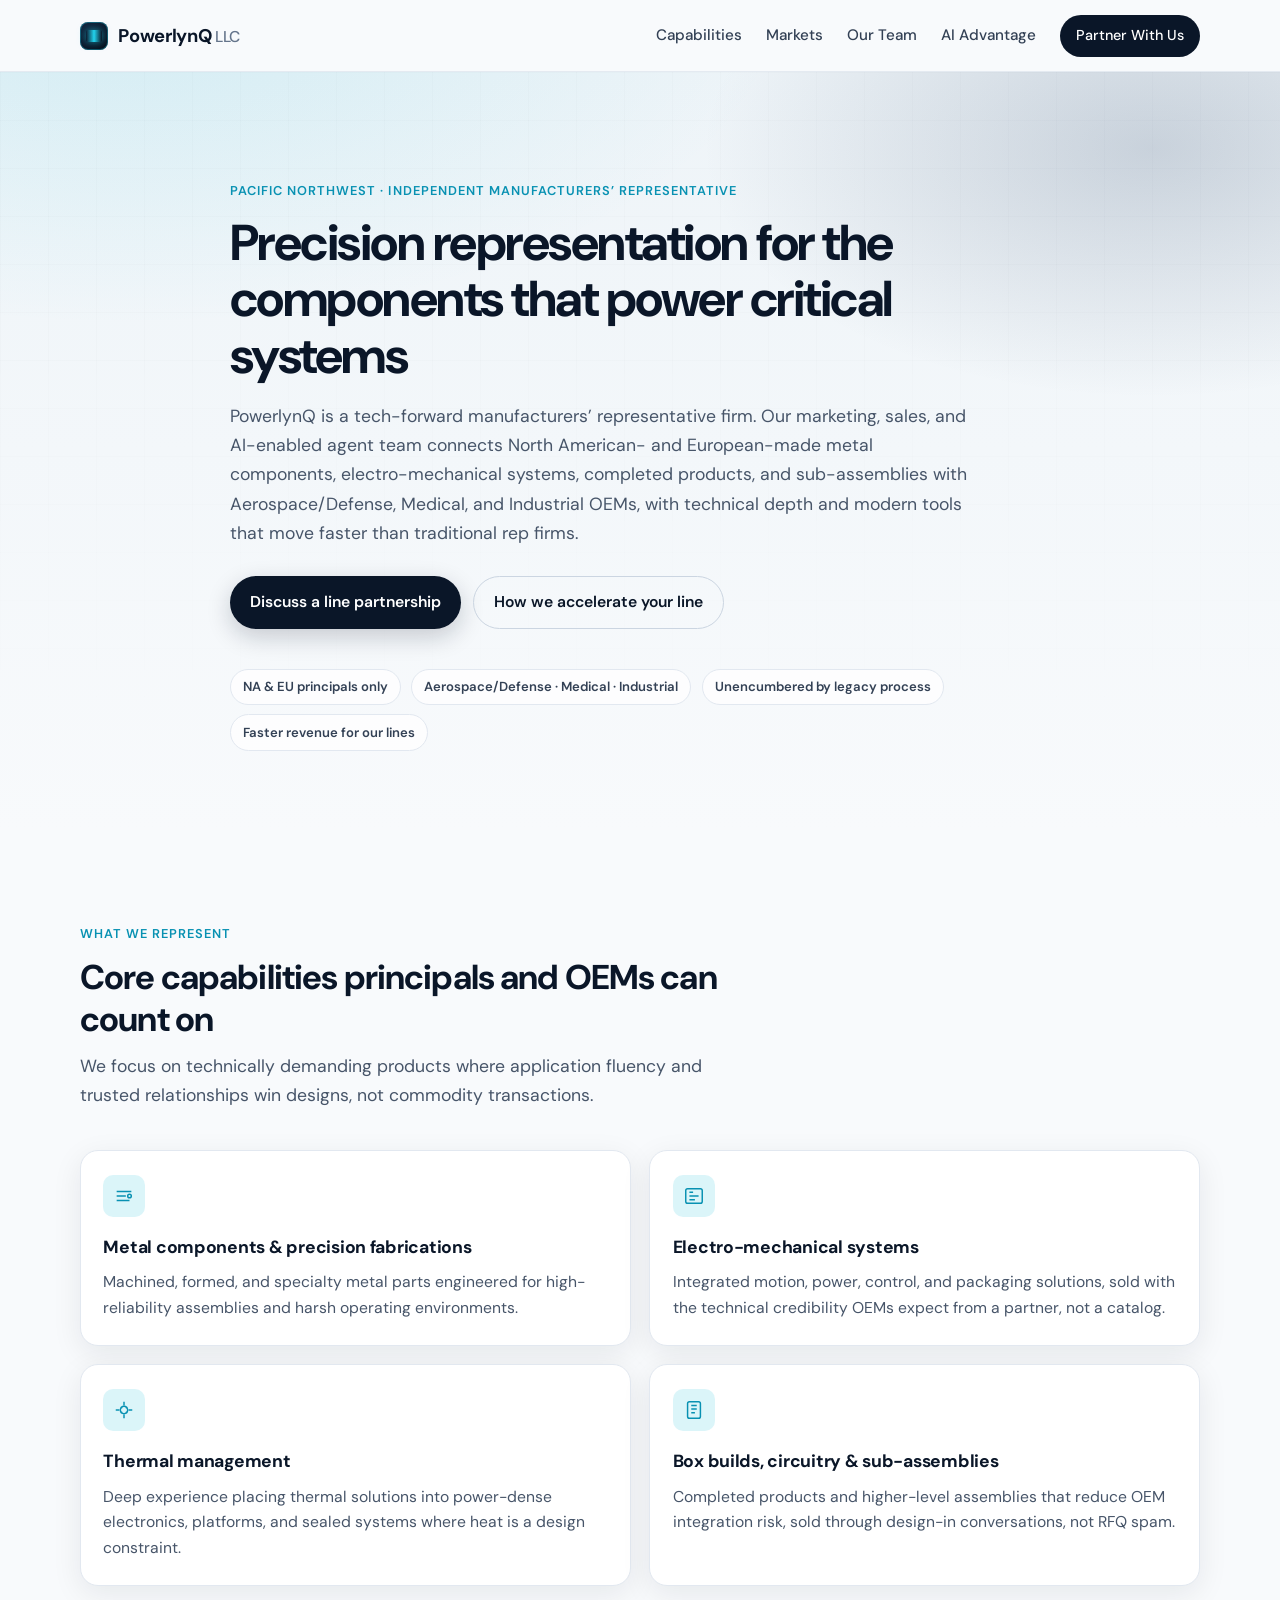
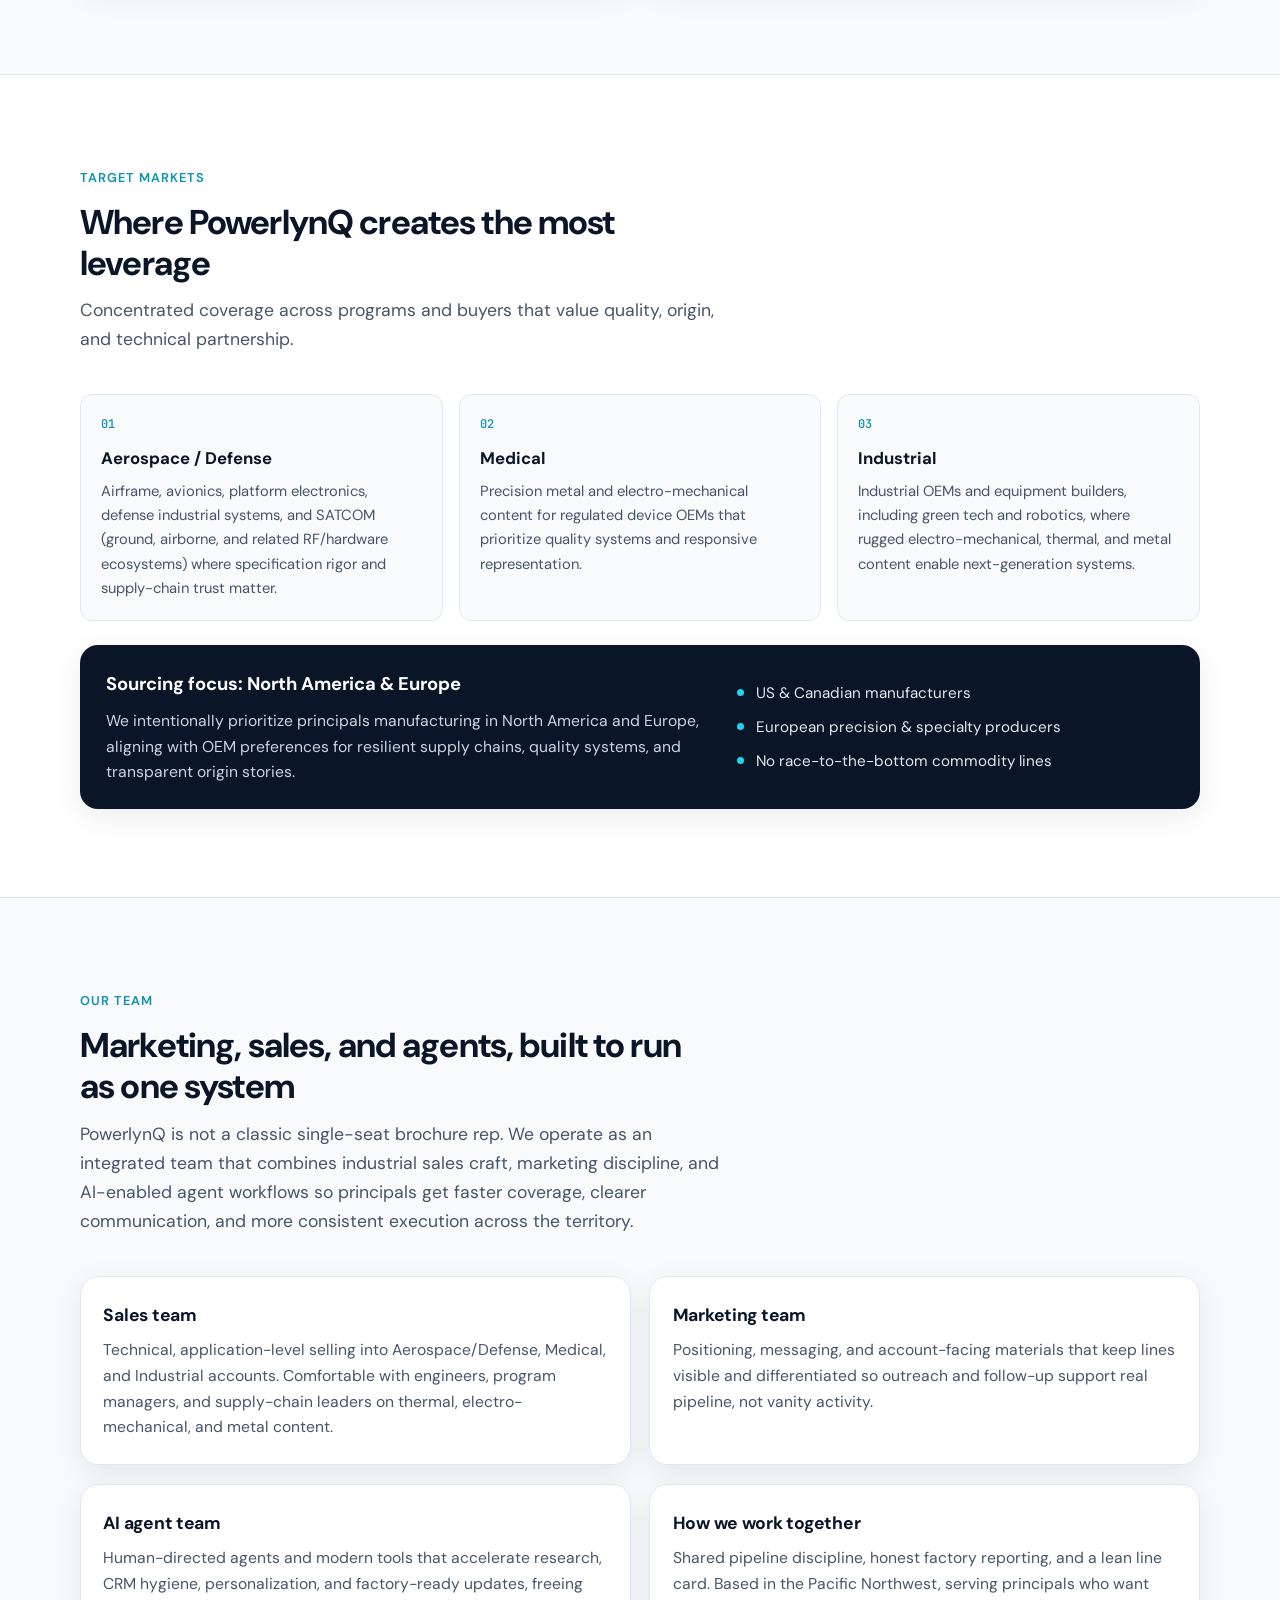
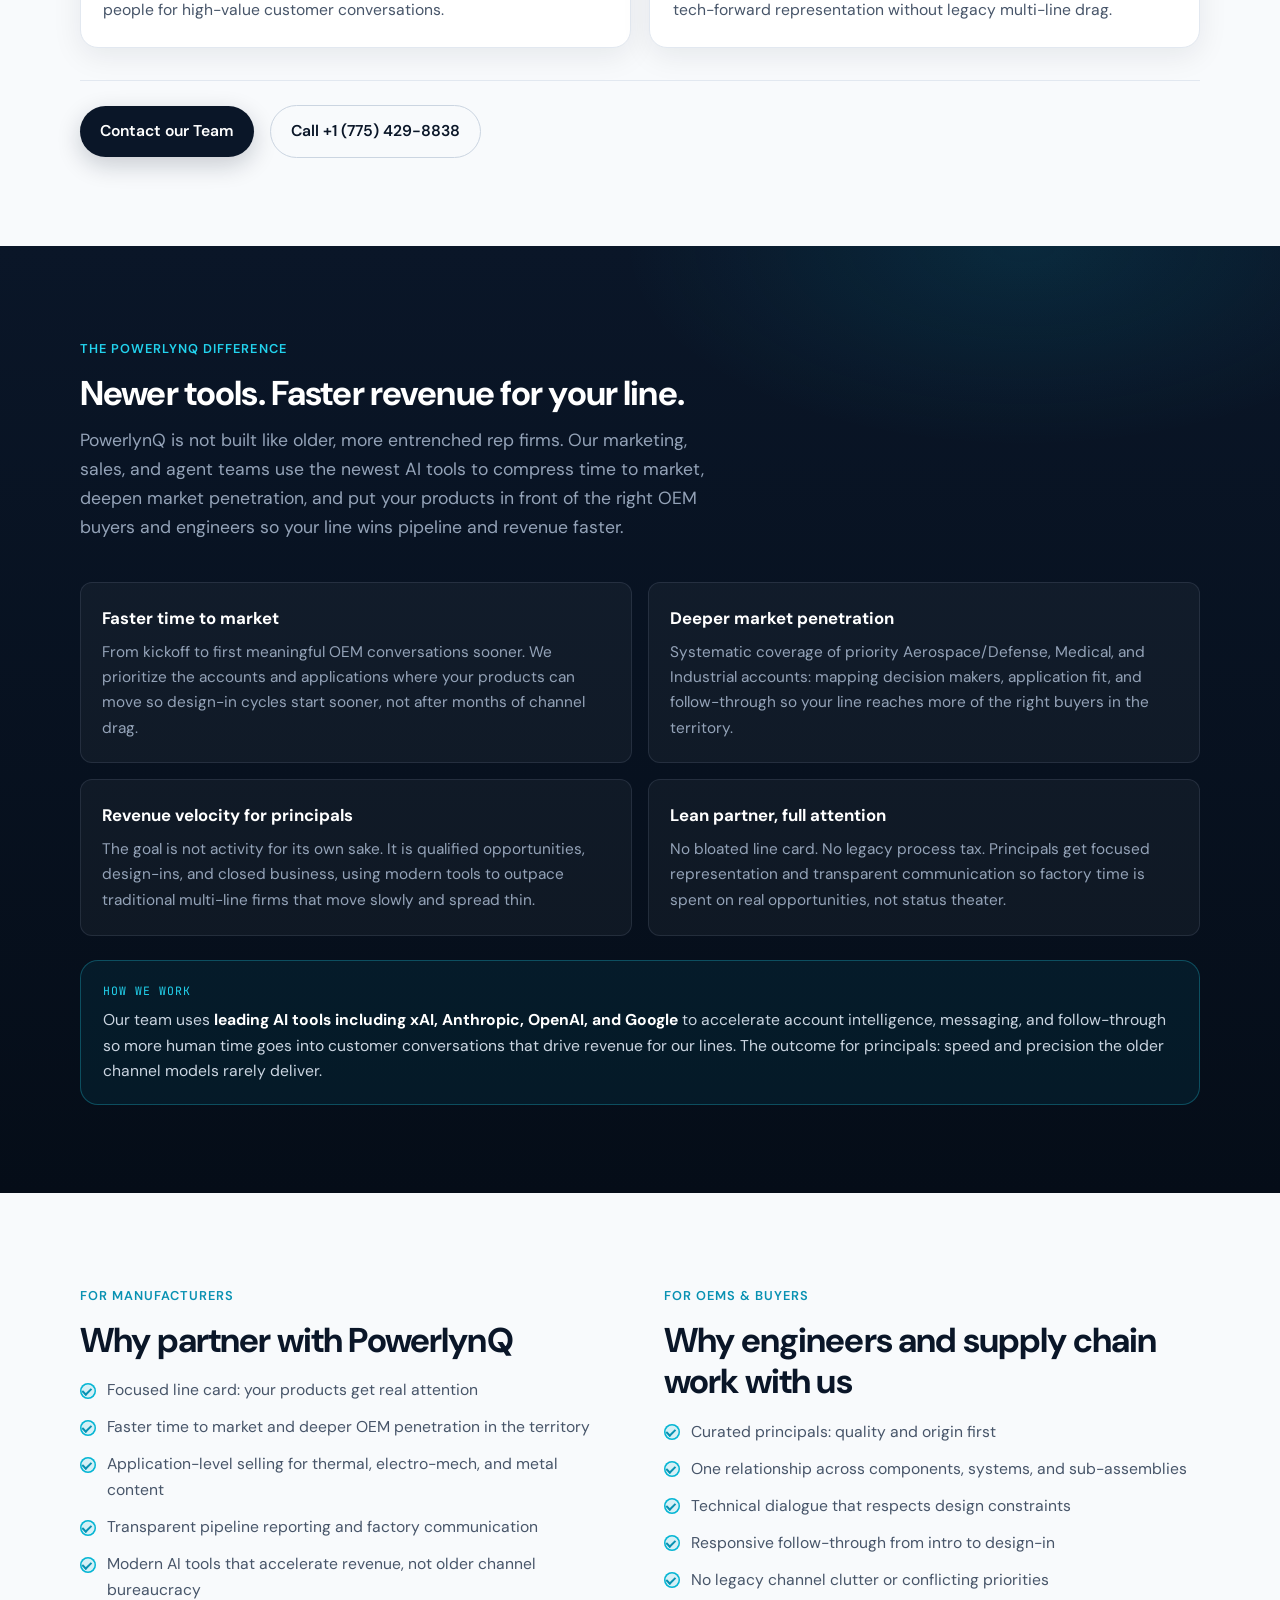
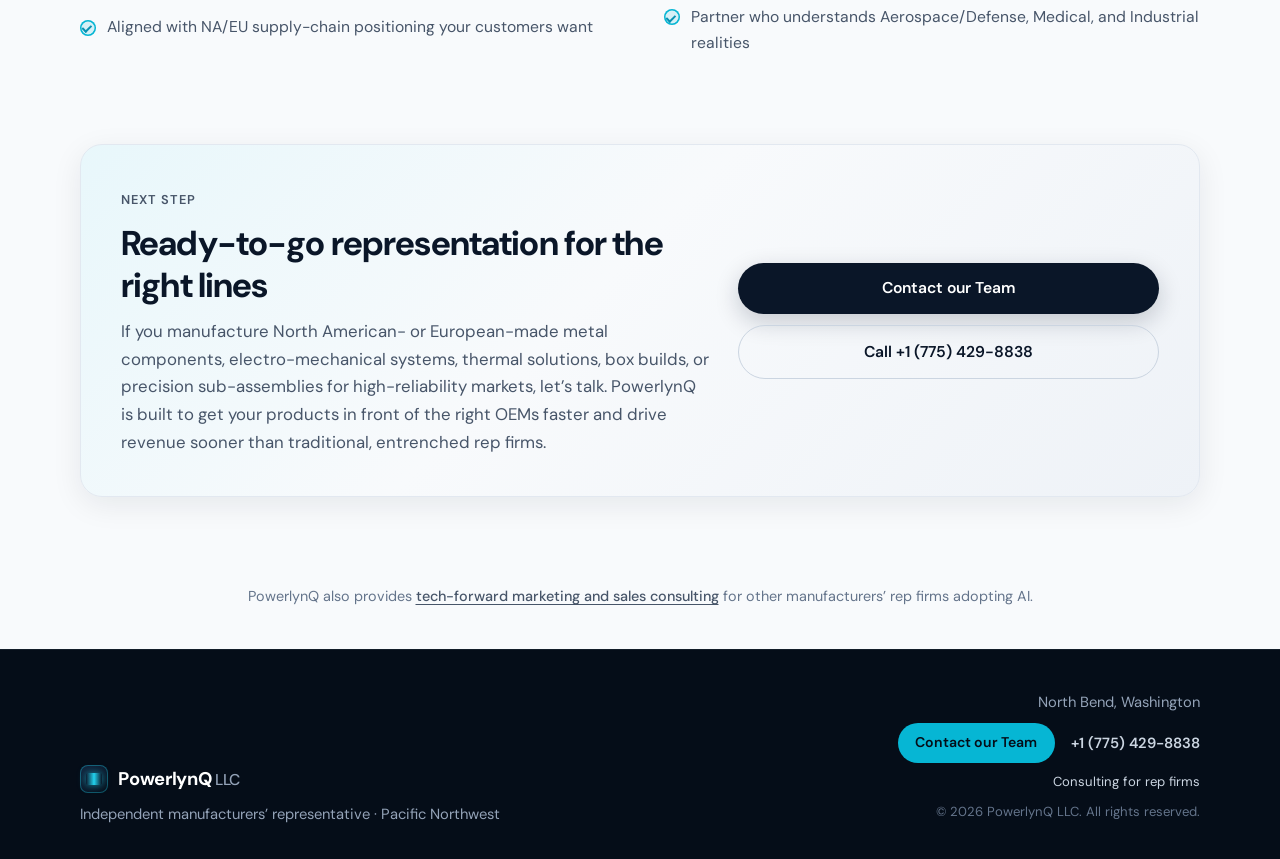
==== index.html @ 047a525d "Update phone number to +1 (775) 429-8838" ====
<!DOCTYPE html>
<html lang="en">
<head>
  <meta charset="UTF-8" />
  <meta name="viewport" content="width=device-width, initial-scale=1" />
  <title>PowerlynQ LLC | Tech-Forward Manufacturers’ Rep | Pacific Northwest</title>
  <meta name="description" content="PowerlynQ LLC is a tech-forward manufacturers’ representative firm: marketing, sales, and AI-enabled agent teams representing North American- and European-made metal components, electro-mechanical systems, and sub-assemblies for Aerospace/Defense, Medical, and Industrial OEMs." />
  <meta name="author" content="PowerlynQ LLC" />
  <meta name="robots" content="index, follow" />
  <link rel="canonical" href="https://powerlynq.com/" />

  <meta property="og:type" content="website" />
  <meta property="og:title" content="PowerlynQ LLC | Strategic Sales for Precision Components" />
  <meta property="og:description" content="Tech-forward manufacturers’ rep firm. Marketing, sales, and AI-enabled teams for NA and EU metal components, electro-mechanical systems, and sub-assemblies." />
  <meta property="og:url" content="https://powerlynq.com/" />
  <meta property="og:site_name" content="PowerlynQ LLC" />

  <meta name="twitter:card" content="summary_large_image" />
  <meta name="twitter:title" content="PowerlynQ LLC | Tech-Forward Manufacturers’ Rep" />
  <meta name="twitter:description" content="Precision representation for Aerospace/Defense, Medical, and Industrial OEMs. Pacific Northwest and beyond." />

  <link rel="icon" href="favicon.svg" type="image/svg+xml" />
  <link rel="preconnect" href="https://fonts.googleapis.com" />
  <link rel="preconnect" href="https://fonts.gstatic.com" crossorigin />
  <link href="https://fonts.googleapis.com/css2?family=DM+Sans:ital,opsz,wght@0,9..40,400;0,9..40,500;0,9..40,600;0,9..40,700;1,9..40,400&family=JetBrains+Mono:wght@500&display=swap" rel="stylesheet" />
  <link rel="stylesheet" href="styles.css" />

  <!-- Google Analytics 4 (ID in analytics-config.js) -->
  <script src="analytics-config.js"></script>
  <script src="analytics.js"></script>

  <script type="application/ld+json">
  {
    "@context": "https://schema.org",
    "@type": "Organization",
    "name": "PowerlynQ LLC",
    "url": "https://powerlynq.com",
    "description": "Tech-forward manufacturers’ representative firm combining marketing, technical sales, and AI-enabled agent workflows for North American- and European-made metal components, electro-mechanical systems, completed products, and sub-assemblies serving Aerospace/Defense (including SATCOM), Medical, and Industrial (including green tech and robotics) applications.",
    "address": {
      "@type": "PostalAddress",
      "addressLocality": "North Bend",
      "addressRegion": "WA",
      "addressCountry": "US"
    },
    "contactPoint": {
      "@type": "ContactPoint",
      "telephone": "+1-775-429-8838",
      "contactType": "sales",
      "email": "thomas.koetje@powerlynq.com",
      "areaServed": "US"
    }
  }
  </script>
</head>
<body>
  <a class="skip-link" href="#main">Skip to content</a>

  <header class="site-header" id="top">
    <div class="container header-inner">
      <a class="logo" href="#top" aria-label="PowerlynQ LLC home">
        <span class="logo-mark" aria-hidden="true"></span>
        <span class="logo-text">PowerlynQ<span class="logo-llc"> LLC</span></span>
      </a>
      <nav class="nav" aria-label="Primary">
        <a href="#capabilities">Capabilities</a>
        <a href="#markets">Markets</a>
        <a href="#team">Our Team</a>
        <a href="#advantage">AI Advantage</a>
        <a href="#partner" class="nav-cta">Partner With Us</a>
      </nav>
      <button class="nav-toggle" type="button" aria-label="Open menu" aria-expanded="false" aria-controls="mobile-nav">
        <span></span><span></span><span></span>
      </button>
    </div>
    <nav class="mobile-nav" id="mobile-nav" hidden>
      <a href="#capabilities">Capabilities</a>
      <a href="#markets">Markets</a>
      <a href="#team">Our Team</a>
      <a href="#advantage">AI Advantage</a>
      <a href="#partner">Partner With Us</a>
    </nav>
  </header>

  <main id="main">
    <!-- Hero -->
    <section class="hero">
      <div class="hero-grid" aria-hidden="true"></div>
      <div class="container hero-inner">
        <p class="eyebrow">Pacific Northwest · Independent Manufacturers’ Representative</p>
        <h1>Precision representation for the components that power critical systems</h1>
        <p class="lead">
          PowerlynQ is a tech-forward manufacturers’ representative firm. Our marketing, sales, and AI-enabled
          agent team connects North American- and European-made metal components, electro-mechanical systems,
          completed products, and sub-assemblies with Aerospace/Defense, Medical, and Industrial OEMs,
          with technical depth and modern tools that move faster than traditional rep firms.
        </p>
        <div class="btn-row">
          <a class="btn btn-primary" href="#partner">Discuss a line partnership</a>
          <a class="btn btn-ghost" href="#advantage">How we accelerate your line</a>
        </div>
        <ul class="trust-bar" aria-label="Core positioning">
          <li>NA &amp; EU principals only</li>
          <li>Aerospace/Defense · Medical · Industrial</li>
          <li>Unencumbered by legacy process</li>
          <li>Faster revenue for our lines</li>
        </ul>
      </div>
    </section>

    <!-- Capabilities -->
    <section class="section" id="capabilities">
      <div class="container">
        <div class="section-head">
          <p class="eyebrow">What We Represent</p>
          <h2>Core capabilities principals and OEMs can count on</h2>
          <p class="section-lead">
            We focus on technically demanding products where application fluency and trusted relationships
            win designs, not commodity transactions.
          </p>
        </div>
        <div class="card-grid">
          <article class="card">
            <div class="card-icon" aria-hidden="true">
              <svg viewBox="0 0 24 24" fill="none" stroke="currentColor" stroke-width="1.6"><path d="M4 7h16M4 12h10M4 17h14"/><circle cx="18" cy="12" r="2"/></svg>
            </div>
            <h3>Metal components &amp; precision fabrications</h3>
            <p>Machined, formed, and specialty metal parts engineered for high-reliability assemblies and harsh operating environments.</p>
          </article>
          <article class="card">
            <div class="card-icon" aria-hidden="true">
              <svg viewBox="0 0 24 24" fill="none" stroke="currentColor" stroke-width="1.6"><rect x="3" y="4" width="18" height="16" rx="2"/><path d="M7 8h4M7 12h10M7 16h6"/></svg>
            </div>
            <h3>Electro-mechanical systems</h3>
            <p>Integrated motion, power, control, and packaging solutions, sold with the technical credibility OEMs expect from a partner, not a catalog.</p>
          </article>
          <article class="card">
            <div class="card-icon" aria-hidden="true">
              <svg viewBox="0 0 24 24" fill="none" stroke="currentColor" stroke-width="1.6"><path d="M12 3v4M12 17v4M3 12h4M17 12h4"/><circle cx="12" cy="12" r="4"/><path d="M8.5 8.5l1.5 1.5M14 14l1.5 1.5M15.5 8.5L14 10M10 14l-1.5 1.5"/></svg>
            </div>
            <h3>Thermal management</h3>
            <p>Deep experience placing thermal solutions into power-dense electronics, platforms, and sealed systems where heat is a design constraint.</p>
          </article>
          <article class="card">
            <div class="card-icon" aria-hidden="true">
              <svg viewBox="0 0 24 24" fill="none" stroke="currentColor" stroke-width="1.6"><rect x="5" y="3" width="14" height="18" rx="2"/><path d="M9 7h6M9 11h6M9 15h4"/></svg>
            </div>
            <h3>Box builds, circuitry &amp; sub-assemblies</h3>
            <p>Completed products and higher-level assemblies that reduce OEM integration risk, sold through design-in conversations, not RFQ spam.</p>
          </article>
        </div>
      </div>
    </section>

    <!-- Markets -->
    <section class="section section-alt" id="markets">
      <div class="container">
        <div class="section-head">
          <p class="eyebrow">Target Markets</p>
          <h2>Where PowerlynQ creates the most leverage</h2>
          <p class="section-lead">
            Concentrated coverage across programs and buyers that value quality, origin, and technical partnership.
          </p>
        </div>
        <div class="market-grid market-grid-3">
          <article class="market">
            <span class="market-tag">01</span>
            <h3>Aerospace / Defense</h3>
            <p>Airframe, avionics, platform electronics, defense industrial systems, and SATCOM (ground, airborne, and related RF/hardware ecosystems) where specification rigor and supply-chain trust matter.</p>
          </article>
          <article class="market">
            <span class="market-tag">02</span>
            <h3>Medical</h3>
            <p>Precision metal and electro-mechanical content for regulated device OEMs that prioritize quality systems and responsive representation.</p>
          </article>
          <article class="market">
            <span class="market-tag">03</span>
            <h3>Industrial</h3>
            <p>Industrial OEMs and equipment builders, including green tech and robotics, where rugged electro-mechanical, thermal, and metal content enable next-generation systems.</p>
          </article>
        </div>
        <div class="origin-banner">
          <div>
            <h3>Sourcing focus: North America &amp; Europe</h3>
            <p>We intentionally prioritize principals manufacturing in North America and Europe, aligning with OEM preferences for resilient supply chains, quality systems, and transparent origin stories.</p>
          </div>
          <ul>
            <li>US &amp; Canadian manufacturers</li>
            <li>European precision &amp; specialty producers</li>
            <li>No race-to-the-bottom commodity lines</li>
          </ul>
        </div>
      </div>
    </section>

    <!-- Team -->
    <section class="section" id="team">
      <div class="container">
        <div class="section-head">
          <p class="eyebrow">Our team</p>
          <h2>Marketing, sales, and agents, built to run as one system</h2>
          <p class="section-lead">
            PowerlynQ is not a classic single-seat brochure rep. We operate as an integrated team that combines
            industrial sales craft, marketing discipline, and AI-enabled agent workflows so principals get faster
            coverage, clearer communication, and more consistent execution across the territory.
          </p>
        </div>
        <div class="card-grid">
          <article class="card">
            <h3>Sales team</h3>
            <p>Technical, application-level selling into Aerospace/Defense, Medical, and Industrial accounts. Comfortable with engineers, program managers, and supply-chain leaders on thermal, electro-mechanical, and metal content.</p>
          </article>
          <article class="card">
            <h3>Marketing team</h3>
            <p>Positioning, messaging, and account-facing materials that keep lines visible and differentiated so outreach and follow-up support real pipeline, not vanity activity.</p>
          </article>
          <article class="card">
            <h3>AI agent team</h3>
            <p>Human-directed agents and modern tools that accelerate research, CRM hygiene, personalization, and factory-ready updates, freeing people for high-value customer conversations.</p>
          </article>
          <article class="card">
            <h3>How we work together</h3>
            <p>Shared pipeline discipline, honest factory reporting, and a lean line card. Based in the Pacific Northwest, serving principals who want tech-forward representation without legacy multi-line drag.</p>
          </article>
        </div>
        <div class="team-contact">
          <a class="btn btn-primary" href="mailto:thomas.koetje@powerlynq.com?subject=PowerlynQ%20Inquiry">Contact our Team</a>
          <a class="btn btn-ghost" href="tel:+17754298838">Call +1 (775) 429-8838</a>
        </div>
      </div>
    </section>

    <!-- AI Advantage -->
    <section class="section section-dark" id="advantage">
      <div class="container">
        <div class="section-head light">
          <p class="eyebrow">The PowerlynQ Difference</p>
          <h2>Newer tools. Faster revenue for your line.</h2>
          <p class="section-lead">
            PowerlynQ is not built like older, more entrenched rep firms. Our marketing, sales, and agent teams use
            the newest AI tools to compress time to market, deepen market penetration, and put your products in front
            of the right OEM buyers and engineers so your line wins pipeline and revenue faster.
          </p>
        </div>
        <div class="advantage-grid">
          <article class="advantage">
            <h3>Faster time to market</h3>
            <p>From kickoff to first meaningful OEM conversations sooner. We prioritize the accounts and applications where your products can move so design-in cycles start sooner, not after months of channel drag.</p>
          </article>
          <article class="advantage">
            <h3>Deeper market penetration</h3>
            <p>Systematic coverage of priority Aerospace/Defense, Medical, and Industrial accounts: mapping decision makers, application fit, and follow-through so your line reaches more of the right buyers in the territory.</p>
          </article>
          <article class="advantage">
            <h3>Revenue velocity for principals</h3>
            <p>The goal is not activity for its own sake. It is qualified opportunities, design-ins, and closed business, using modern tools to outpace traditional multi-line firms that move slowly and spread thin.</p>
          </article>
          <article class="advantage">
            <h3>Lean partner, full attention</h3>
            <p>No bloated line card. No legacy process tax. Principals get focused representation and transparent communication so factory time is spent on real opportunities, not status theater.</p>
          </article>
        </div>
        <div class="ai-callout">
          <p class="mono-label">How we work</p>
          <p>
            Our team uses <strong>leading AI tools including xAI, Anthropic, OpenAI, and Google</strong> to accelerate
            account intelligence, messaging, and follow-through so more human time goes into customer conversations
            that drive revenue for our lines. The outcome for principals: speed and precision the older channel
            models rarely deliver.
          </p>
        </div>
      </div>
    </section>

    <!-- Value props -->
    <section class="section" id="value">
      <div class="container split">
        <div>
          <p class="eyebrow">For Manufacturers</p>
          <h2>Why partner with PowerlynQ</h2>
          <ul class="check-list">
            <li>Focused line card: your products get real attention</li>
            <li>Faster time to market and deeper OEM penetration in the territory</li>
            <li>Application-level selling for thermal, electro-mech, and metal content</li>
            <li>Transparent pipeline reporting and factory communication</li>
            <li>Modern AI tools that accelerate revenue, not older channel bureaucracy</li>
            <li>Aligned with NA/EU supply-chain positioning your customers want</li>
          </ul>
        </div>
        <div>
          <p class="eyebrow">For OEMs &amp; Buyers</p>
          <h2>Why engineers and supply chain work with us</h2>
          <ul class="check-list">
            <li>Curated principals: quality and origin first</li>
            <li>One relationship across components, systems, and sub-assemblies</li>
            <li>Technical dialogue that respects design constraints</li>
            <li>Responsive follow-through from intro to design-in</li>
            <li>No legacy channel clutter or conflicting priorities</li>
            <li>Partner who understands Aerospace/Defense, Medical, and Industrial realities</li>
          </ul>
        </div>
      </div>
    </section>

    <!-- Partner CTA -->
    <section class="section section-cta" id="partner">
      <div class="container cta-panel">
        <div>
          <p class="eyebrow">Next Step</p>
          <h2>Ready-to-go representation for the right lines</h2>
          <p>
            If you manufacture North American- or European-made metal components, electro-mechanical systems,
            thermal solutions, box builds, or precision sub-assemblies for high-reliability markets, let’s talk.
            PowerlynQ is built to get your products in front of the right OEMs faster and drive revenue sooner
            than traditional, entrenched rep firms.
          </p>
        </div>
        <div class="cta-actions">
          <a class="btn btn-primary" href="mailto:thomas.koetje@powerlynq.com?subject=PowerlynQ%20Line%20Partnership%20Inquiry">Contact our Team</a>
          <a class="btn btn-ghost-dark" href="tel:+17754298838">Call +1 (775) 429-8838</a>
        </div>
      </div>
    </section>

    <p class="consulting-note container">
      PowerlynQ also provides <a href="consulting.html">tech-forward marketing and sales consulting</a> for other manufacturers’ rep firms adopting AI.
    </p>
  </main>

  <footer class="site-footer">
    <div class="container footer-inner">
      <div>
        <div class="logo logo-footer">
          <span class="logo-mark" aria-hidden="true"></span>
          <span class="logo-text">PowerlynQ<span class="logo-llc"> LLC</span></span>
        </div>
        <p class="footer-tag">Independent manufacturers’ representative · Pacific Northwest</p>
      </div>
      <div class="footer-meta">
        <p>North Bend, Washington</p>
        <p class="footer-actions">
          <a class="btn btn-footer" href="mailto:thomas.koetje@powerlynq.com?subject=PowerlynQ%20Inquiry">Contact our Team</a>
          <a class="footer-phone" href="tel:+17754298838">+1 (775) 429-8838</a>
        </p>
        <p class="fine"><a href="consulting.html">Consulting for rep firms</a></p>
        <p class="fine">&copy; <span id="year"></span> PowerlynQ LLC. All rights reserved.</p>
      </div>
    </div>
  </footer>

  <script src="main.js"></script>
</body>
</html>
---- styles.css ----
/* ============================================================
   PowerlynQ LLC — One-page site
   Industrial B2B · Deep navy · Signal cyan · Clean typography
   ============================================================ */

:root {
  --navy-950: #050d18;
  --navy-900: #0a1628;
  --navy-800: #12233d;
  --navy-700: #1a3358;
  --slate-700: #334155;
  --slate-600: #475569;
  --slate-500: #64748b;
  --slate-400: #94a3b8;
  --slate-300: #cbd5e1;
  --slate-200: #e2e8f0;
  --slate-100: #f1f5f9;
  --slate-50: #f8fafc;
  --white: #ffffff;
  --cyan-400: #22d3ee;
  --cyan-500: #06b6d4;
  --cyan-600: #0891b2;
  --cyan-glow: rgba(6, 182, 212, 0.14);

  --bg: var(--slate-50);
  --bg-alt: var(--white);
  --text: #0f172a;
  --text-muted: var(--slate-600);
  --border: var(--slate-200);
  --radius: 12px;
  --radius-lg: 18px;
  --shadow: 0 8px 30px rgba(10, 22, 40, 0.08);
  --shadow-lg: 0 20px 50px rgba(10, 22, 40, 0.12);
  --font: "DM Sans", system-ui, -apple-system, "Segoe UI", sans-serif;
  --mono: "JetBrains Mono", ui-monospace, monospace;
  --max: 1120px;
  --header-h: 72px;
  --ease: 0.2s ease;
}

*, *::before, *::after { box-sizing: border-box; margin: 0; padding: 0; }
html { scroll-behavior: smooth; scroll-padding-top: calc(var(--header-h) + 12px); }
body {
  font-family: var(--font);
  font-size: 1.05rem;
  line-height: 1.65;
  color: var(--text);
  background: var(--bg);
  -webkit-font-smoothing: antialiased;
}
img, svg { display: block; max-width: 100%; height: auto; }
a { color: var(--cyan-600); text-decoration: none; transition: color var(--ease); }
a:hover { color: var(--navy-800); }
ul { list-style: none; }
button { font: inherit; border: 0; background: none; cursor: pointer; }
:focus-visible { outline: 2px solid var(--cyan-500); outline-offset: 3px; }

.skip-link {
  position: absolute; top: -100%; left: 1rem; z-index: 10000;
  background: var(--cyan-500); color: var(--navy-950);
  padding: 0.7rem 1.1rem; border-radius: 8px; font-weight: 600;
}
.skip-link:focus { top: 1rem; }

.container {
  width: min(100% - 2rem, var(--max));
  margin-inline: auto;
}

/* Header */
.site-header {
  position: sticky; top: 0; z-index: 100;
  height: var(--header-h);
  background: rgba(248, 250, 252, 0.9);
  backdrop-filter: blur(12px);
  border-bottom: 1px solid rgba(226, 232, 240, 0.9);
}
.header-inner {
  height: var(--header-h);
  display: flex; align-items: center; justify-content: space-between; gap: 1rem;
}
.logo {
  display: inline-flex; align-items: center; gap: 0.65rem;
  color: var(--navy-900); font-weight: 700; letter-spacing: -0.02em;
}
.logo:hover { color: var(--navy-900); }
.logo-mark {
  width: 28px; height: 28px; border-radius: 8px;
  background: linear-gradient(145deg, var(--navy-800), var(--navy-950));
  position: relative; box-shadow: inset 0 0 0 1px rgba(34, 211, 238, 0.35);
}
.logo-mark::after {
  content: ""; position: absolute; inset: 8px 6px 8px 6px;
  border-radius: 2px;
  background: linear-gradient(90deg, transparent, var(--cyan-400), transparent);
  box-shadow: 0 0 8px rgba(34, 211, 238, 0.6);
}
.logo-text { font-size: 1.15rem; }
.logo-llc { font-weight: 500; color: var(--slate-500); font-size: 0.85em; }

.nav { display: none; align-items: center; gap: 1.5rem; }
.nav a { color: var(--slate-700); font-weight: 500; font-size: 0.95rem; }
.nav a:hover { color: var(--navy-900); }
.nav-cta {
  background: var(--navy-900) !important; color: var(--white) !important;
  padding: 0.55rem 1rem; border-radius: 999px; font-size: 0.9rem !important;
}
.nav-cta:hover { background: var(--navy-800) !important; color: var(--white) !important; }

.nav-toggle {
  width: 42px; height: 42px; display: grid; place-content: center; gap: 5px;
  border-radius: 10px; border: 1px solid var(--border);
}
.nav-toggle span {
  display: block; width: 18px; height: 2px; background: var(--navy-900); border-radius: 2px;
}
.mobile-nav {
  display: flex; flex-direction: column; gap: 0.25rem;
  padding: 0.75rem 1rem 1rem;
  background: var(--white); border-bottom: 1px solid var(--border);
}
.mobile-nav[hidden] { display: none !important; }
.mobile-nav a {
  color: var(--slate-700); font-weight: 500; padding: 0.75rem 0.5rem;
  border-radius: 8px;
}
.mobile-nav a:hover { background: var(--slate-100); color: var(--navy-900); }

@media (min-width: 900px) {
  .nav { display: flex; }
  .nav-toggle { display: none; }
  .mobile-nav { display: none !important; }
}

/* Hero */
.hero {
  position: relative;
  background: radial-gradient(1200px 600px at 10% -10%, rgba(6, 182, 212, 0.12), transparent 55%),
              radial-gradient(900px 500px at 90% 10%, rgba(26, 51, 88, 0.18), transparent 50%),
              linear-gradient(180deg, #eef4f8 0%, var(--slate-50) 100%);
  padding: clamp(3.5rem, 9vw, 6.5rem) 0 clamp(3rem, 7vw, 5rem);
  overflow: hidden;
}
.hero-grid {
  position: absolute; inset: 0; opacity: 0.35; pointer-events: none;
  background-image:
    linear-gradient(rgba(15, 23, 42, 0.04) 1px, transparent 1px),
    linear-gradient(90deg, rgba(15, 23, 42, 0.04) 1px, transparent 1px);
  background-size: 48px 48px;
  mask-image: linear-gradient(180deg, #000 30%, transparent 95%);
}
.hero-inner { position: relative; max-width: 820px; }
.eyebrow {
  display: inline-block;
  font-size: 0.8rem; font-weight: 600; letter-spacing: 0.08em; text-transform: uppercase;
  color: var(--cyan-600); margin-bottom: 0.85rem;
}
.hero h1 {
  font-size: clamp(2rem, 4.6vw, 3.15rem);
  line-height: 1.12; letter-spacing: -0.03em; color: var(--navy-900);
  margin-bottom: 1.15rem;
}
.lead, .section-lead {
  color: var(--text-muted); font-size: 1.1rem; max-width: 62ch;
}
.btn-row { display: flex; flex-wrap: wrap; gap: 0.75rem; margin: 1.75rem 0 2rem; }
.btn {
  display: inline-flex; align-items: center; justify-content: center;
  padding: 0.8rem 1.25rem; border-radius: 999px; font-weight: 600; font-size: 0.98rem;
  transition: transform var(--ease), background var(--ease), color var(--ease), box-shadow var(--ease);
}
.btn:hover { transform: translateY(-1px); }
.btn-primary {
  background: var(--navy-900); color: var(--white);
  box-shadow: 0 8px 24px rgba(10, 22, 40, 0.2);
}
.btn-primary:hover { background: var(--navy-800); color: var(--white); }
.btn-ghost {
  background: transparent; color: var(--navy-900);
  border: 1px solid var(--slate-300);
}
.btn-ghost:hover { border-color: var(--navy-700); color: var(--navy-900); background: var(--white); }
.btn-ghost-dark {
  background: transparent; color: var(--navy-900);
  border: 1px solid var(--slate-300);
}
.btn-ghost-dark:hover { background: var(--slate-100); color: var(--navy-900); }

.trust-bar {
  display: flex; flex-wrap: wrap; gap: 0.55rem 0.65rem;
  padding-top: 0.5rem;
}
.trust-bar li {
  font-size: 0.82rem; font-weight: 600; color: var(--slate-700);
  background: rgba(255, 255, 255, 0.75);
  border: 1px solid var(--slate-200);
  padding: 0.4rem 0.75rem; border-radius: 999px;
}

/* Sections */
.section { padding: clamp(3.5rem, 8vw, 5.5rem) 0; }
.section-alt { background: var(--bg-alt); border-block: 1px solid var(--border); }
.section-dark {
  background:
    radial-gradient(800px 400px at 80% 0%, rgba(6, 182, 212, 0.12), transparent 50%),
    linear-gradient(180deg, var(--navy-900), var(--navy-950));
  color: var(--slate-100);
}
.section-head { max-width: 640px; margin-bottom: 2.5rem; }
.section-head h2,
.split h2,
.cta-panel h2 {
  font-size: clamp(1.65rem, 3vw, 2.15rem);
  line-height: 1.2; letter-spacing: -0.025em; color: var(--navy-900);
  margin-bottom: 0.75rem;
}
.section-head.light h2 { color: var(--white); }
.section-head.light .section-lead { color: var(--slate-400); }
.section-head.light .eyebrow { color: var(--cyan-400); }

.card-grid {
  display: grid; gap: 1.15rem;
  grid-template-columns: 1fr;
}
@media (min-width: 700px) {
  .card-grid { grid-template-columns: 1fr 1fr; }
}
.card {
  background: var(--white); border: 1px solid var(--border);
  border-radius: var(--radius-lg); padding: 1.5rem 1.4rem;
  box-shadow: var(--shadow); transition: transform var(--ease), box-shadow var(--ease);
}
.card:hover { transform: translateY(-2px); box-shadow: var(--shadow-lg); }
.card-icon {
  width: 42px; height: 42px; border-radius: 10px; margin-bottom: 1rem;
  display: grid; place-items: center;
  background: var(--cyan-glow); color: var(--cyan-600);
}
.card-icon svg { width: 22px; height: 22px; }
.card h3 {
  font-size: 1.1rem; letter-spacing: -0.015em; margin-bottom: 0.45rem; color: var(--navy-900);
}
.card p { color: var(--text-muted); font-size: 0.98rem; }

/* Markets */
.market-grid {
  display: grid; gap: 1rem;
  grid-template-columns: 1fr;
  margin-bottom: 1.5rem;
}
@media (min-width: 700px) {
  .market-grid { grid-template-columns: 1fr 1fr; }
}
@media (min-width: 1000px) {
  .market-grid { grid-template-columns: repeat(4, 1fr); }
  .market-grid-3 { grid-template-columns: repeat(3, 1fr); }
}
.market {
  background: var(--slate-50); border: 1px solid var(--border);
  border-radius: var(--radius); padding: 1.25rem;
  min-height: 100%;
}
.market-tag {
  font-family: var(--mono); font-size: 0.75rem; font-weight: 500;
  color: var(--cyan-600); display: block; margin-bottom: 0.6rem;
}
.market h3 { font-size: 1.05rem; margin-bottom: 0.4rem; color: var(--navy-900); }
.market p { color: var(--text-muted); font-size: 0.92rem; }

.origin-banner {
  display: grid; gap: 1.25rem;
  background: var(--navy-900); color: var(--slate-100);
  border-radius: var(--radius-lg); padding: 1.5rem 1.6rem;
  box-shadow: var(--shadow);
}
@media (min-width: 800px) {
  .origin-banner { grid-template-columns: 1.4fr 1fr; align-items: center; }
}
.origin-banner h3 { color: var(--white); font-size: 1.15rem; margin-bottom: 0.5rem; }
.origin-banner p { color: var(--slate-300); font-size: 0.98rem; }
.origin-banner ul { display: grid; gap: 0.55rem; }
.origin-banner li {
  position: relative; padding-left: 1.15rem; color: var(--slate-200); font-size: 0.95rem;
}
.origin-banner li::before {
  content: ""; position: absolute; left: 0; top: 0.55em;
  width: 7px; height: 7px; border-radius: 50%; background: var(--cyan-400);
}

/* Team contact strip */
.team-contact {
  display: flex; flex-wrap: wrap; align-items: center; gap: 0.75rem 1rem;
  margin-top: 2rem; padding-top: 1.5rem; border-top: 1px solid var(--border);
}

.footer-actions {
  display: flex; flex-wrap: wrap; align-items: center; gap: 0.75rem 1rem;
  margin: 0.5rem 0 0.35rem;
  justify-content: flex-start;
}
@media (min-width: 700px) {
  .footer-meta .footer-actions { justify-content: flex-end; }
}
.btn-footer {
  display: inline-flex; align-items: center; justify-content: center;
  padding: 0.55rem 1.1rem; border-radius: 999px; font-weight: 600; font-size: 0.88rem;
  background: var(--cyan-500); color: var(--navy-950) !important;
  border: none; transition: background var(--ease), transform var(--ease);
}
.btn-footer:hover {
  background: var(--cyan-400); color: var(--navy-950) !important;
  transform: translateY(-1px);
}
.footer-phone {
  color: var(--slate-300) !important;
  font-weight: 600; font-size: 0.92rem;
}
.footer-phone:hover { color: var(--cyan-400) !important; }

/* Secondary page hero */
.page-hero {
  background: radial-gradient(1000px 500px at 10% -10%, rgba(6, 182, 212, 0.1), transparent 55%),
              linear-gradient(180deg, #eef4f8 0%, var(--slate-50) 100%);
  padding: clamp(3rem, 7vw, 4.5rem) 0 clamp(2rem, 5vw, 3rem);
  border-bottom: 1px solid var(--border);
}
.page-hero-inner { max-width: 720px; }
.page-hero h1 {
  font-size: clamp(1.85rem, 4vw, 2.6rem);
  line-height: 1.15; letter-spacing: -0.03em; color: var(--navy-900);
  margin-bottom: 1rem;
}
.page-hero .lead { margin-bottom: 0.5rem; }
.page-hero .lead strong { color: var(--navy-900); font-weight: 600; }

/* Consulting page */
.practice-list {
  display: grid; gap: 1rem;
  grid-template-columns: 1fr;
}
@media (min-width: 700px) {
  .practice-list { grid-template-columns: 1fr 1fr; }
}
@media (min-width: 1000px) {
  .practice-list { grid-template-columns: 1fr 1fr 1fr; }
}
.practice {
  background: var(--white); border: 1px solid var(--border);
  border-radius: var(--radius); padding: 1.25rem;
  box-shadow: var(--shadow-sm);
}
.practice h3 { font-size: 1.02rem; color: var(--navy-900); margin-bottom: 0.4rem; }
.practice p { color: var(--text-muted); font-size: 0.92rem; }

.stack-grid {
  display: grid; gap: 1rem;
  grid-template-columns: 1fr;
  margin-bottom: 1.5rem;
}
@media (min-width: 700px) {
  .stack-grid { grid-template-columns: 1fr 1fr; }
}
.stack-card {
  background: rgba(255, 255, 255, 0.04);
  border: 1px solid rgba(148, 163, 184, 0.15);
  border-radius: var(--radius); padding: 1.35rem 1.3rem;
}
.stack-card h3 { color: var(--white); font-size: 1.05rem; margin-bottom: 0.45rem; }
.stack-card p { color: var(--slate-400); font-size: 0.96rem; }

.consulting-note {
  text-align: center;
  font-size: 0.9rem;
  color: var(--slate-500);
  padding: 0 1rem 2.5rem;
  max-width: var(--max);
}
.consulting-note a {
  color: var(--slate-600);
  text-decoration: underline;
  text-underline-offset: 3px;
  font-weight: 500;
}
.consulting-note a:hover { color: var(--cyan-600); }
/* Advantage */
.advantage-grid {
  display: grid; gap: 1rem;
  grid-template-columns: 1fr;
  margin-bottom: 1.5rem;
}
@media (min-width: 700px) {
  .advantage-grid { grid-template-columns: 1fr 1fr; }
}
.advantage {
  background: rgba(255, 255, 255, 0.04);
  border: 1px solid rgba(148, 163, 184, 0.15);
  border-radius: var(--radius); padding: 1.35rem 1.3rem;
}
.advantage h3 { color: var(--white); font-size: 1.05rem; margin-bottom: 0.45rem; }
.advantage p { color: var(--slate-400); font-size: 0.96rem; }
.ai-callout {
  border-radius: var(--radius-lg);
  border: 1px solid rgba(34, 211, 238, 0.28);
  background: rgba(6, 182, 212, 0.08);
  padding: 1.25rem 1.4rem;
}
.mono-label {
  font-family: var(--mono); font-size: 0.72rem; letter-spacing: 0.08em;
  text-transform: uppercase; color: var(--cyan-400); margin-bottom: 0.45rem;
}
.ai-callout p:last-child { color: var(--slate-300); font-size: 0.98rem; }
.ai-callout strong { color: var(--white); }

/* Value split */
.split {
  display: grid; gap: 2.5rem;
}
@media (min-width: 860px) {
  .split { grid-template-columns: 1fr 1fr; gap: 3rem; }
}
.check-list { display: grid; gap: 0.7rem; margin-top: 1rem; }
.check-list li {
  position: relative; padding-left: 1.7rem;
  color: var(--text-muted); font-size: 0.98rem;
}
.check-list li::before {
  content: ""; position: absolute; left: 0; top: 0.35em;
  width: 1rem; height: 1rem; border-radius: 50%;
  background: var(--cyan-glow);
  box-shadow: inset 0 0 0 1.5px var(--cyan-500);
}
.check-list li::after {
  content: ""; position: absolute; left: 0.28rem; top: 0.55em;
  width: 0.35rem; height: 0.55rem;
  border: solid var(--cyan-600); border-width: 0 2px 2px 0;
  transform: rotate(45deg);
}

/* CTA */
.section-cta { padding-top: 0; }
.cta-panel {
  background: linear-gradient(135deg, #e8f7fb 0%, #f8fafc 45%, #eef2f7 100%);
  border: 1px solid var(--border);
  border-radius: calc(var(--radius-lg) + 4px);
  padding: clamp(1.75rem, 4vw, 2.5rem);
  display: grid; gap: 1.75rem;
  box-shadow: var(--shadow);
}
@media (min-width: 860px) {
  .cta-panel { grid-template-columns: 1.4fr 1fr; align-items: center; }
}
.cta-panel p { color: var(--text-muted); }
.cta-actions { display: grid; gap: 0.7rem; }

/* Footer */
.site-footer {
  background: var(--navy-950); color: var(--slate-400);
  padding: 2.5rem 0 2rem; border-top: 1px solid rgba(148, 163, 184, 0.1);
}
.footer-inner {
  display: grid; gap: 1.5rem;
}
@media (min-width: 700px) {
  .footer-inner {
    grid-template-columns: 1fr 1fr;
    align-items: end; justify-content: space-between;
  }
  .footer-meta { text-align: right; }
}
.logo-footer { color: var(--white); margin-bottom: 0.5rem; }
.logo-footer .logo-llc { color: var(--slate-400); }
.footer-tag { font-size: 0.92rem; }
.footer-meta a { color: var(--slate-300); }
.footer-meta a:hover { color: var(--cyan-400); }
.footer-meta p { font-size: 0.92rem; margin-bottom: 0.25rem; }
.fine { font-size: 0.82rem !important; color: var(--slate-500); margin-top: 0.5rem !important; }
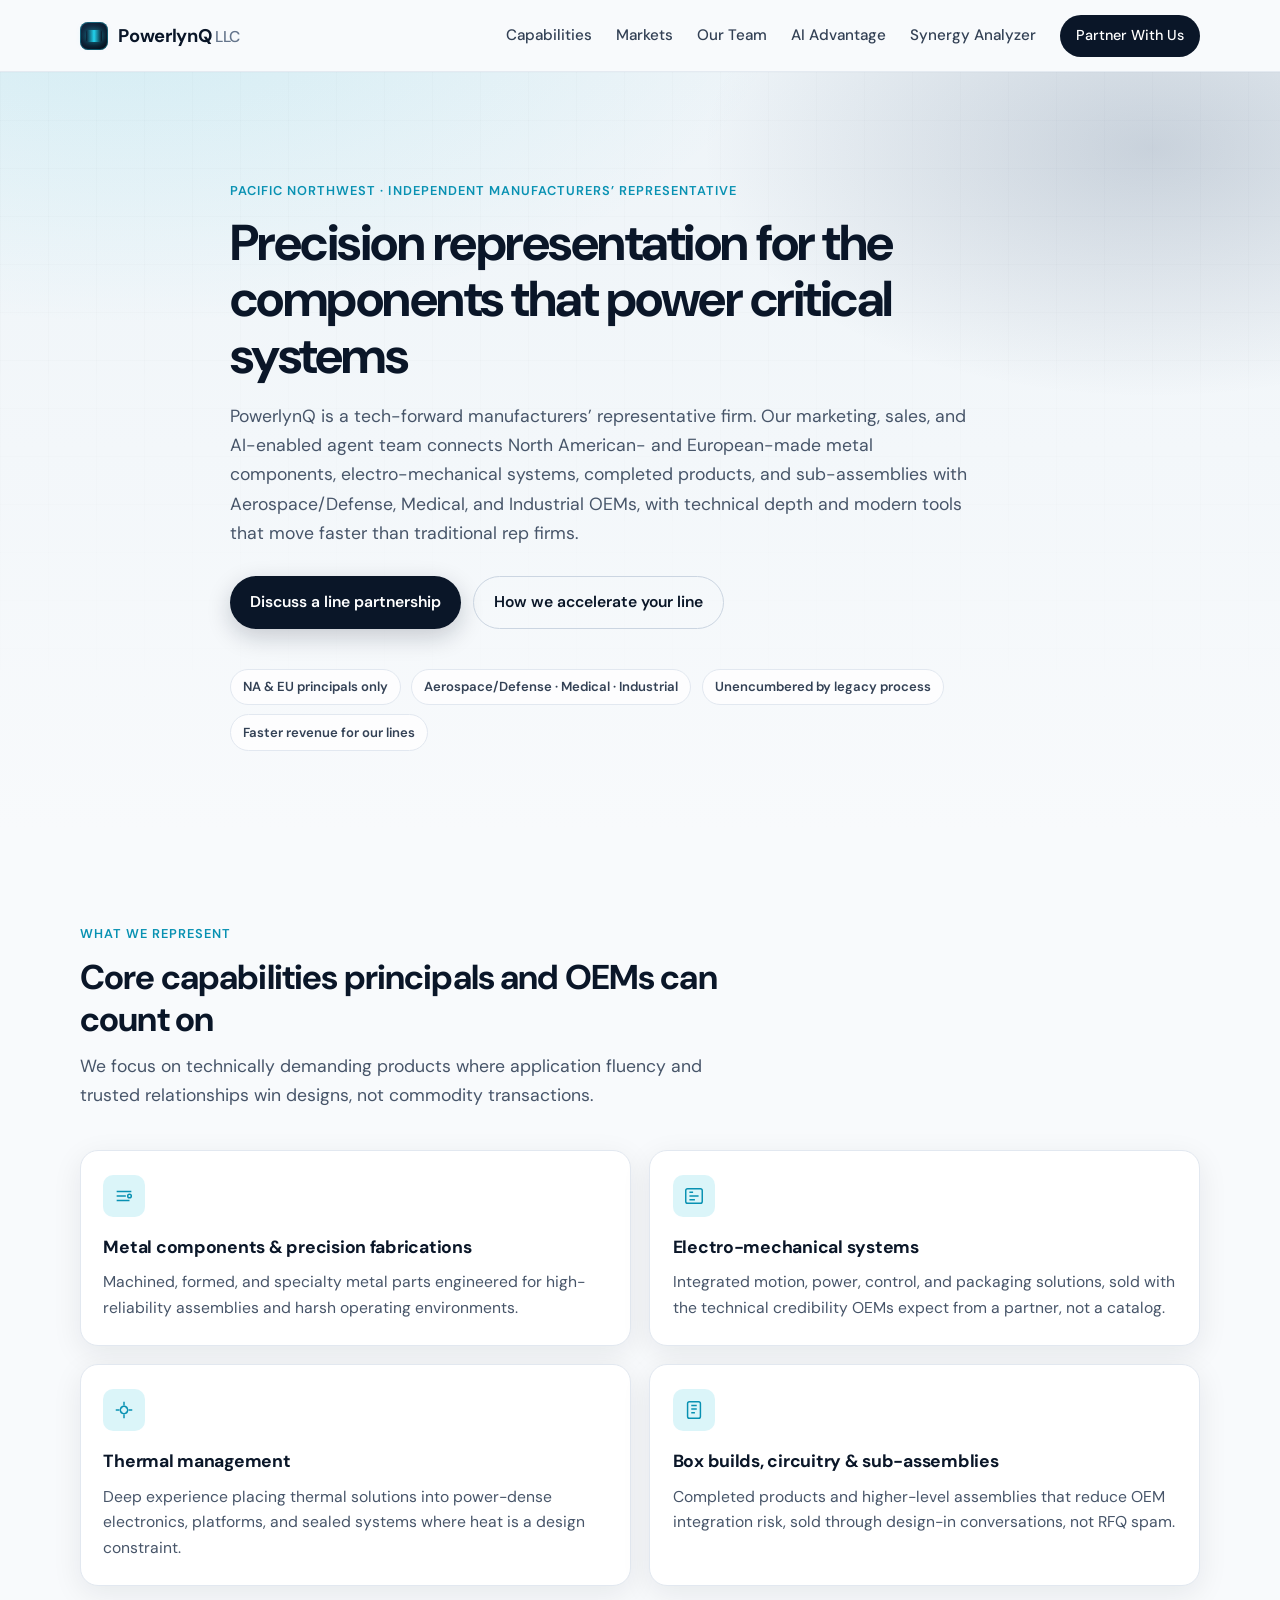
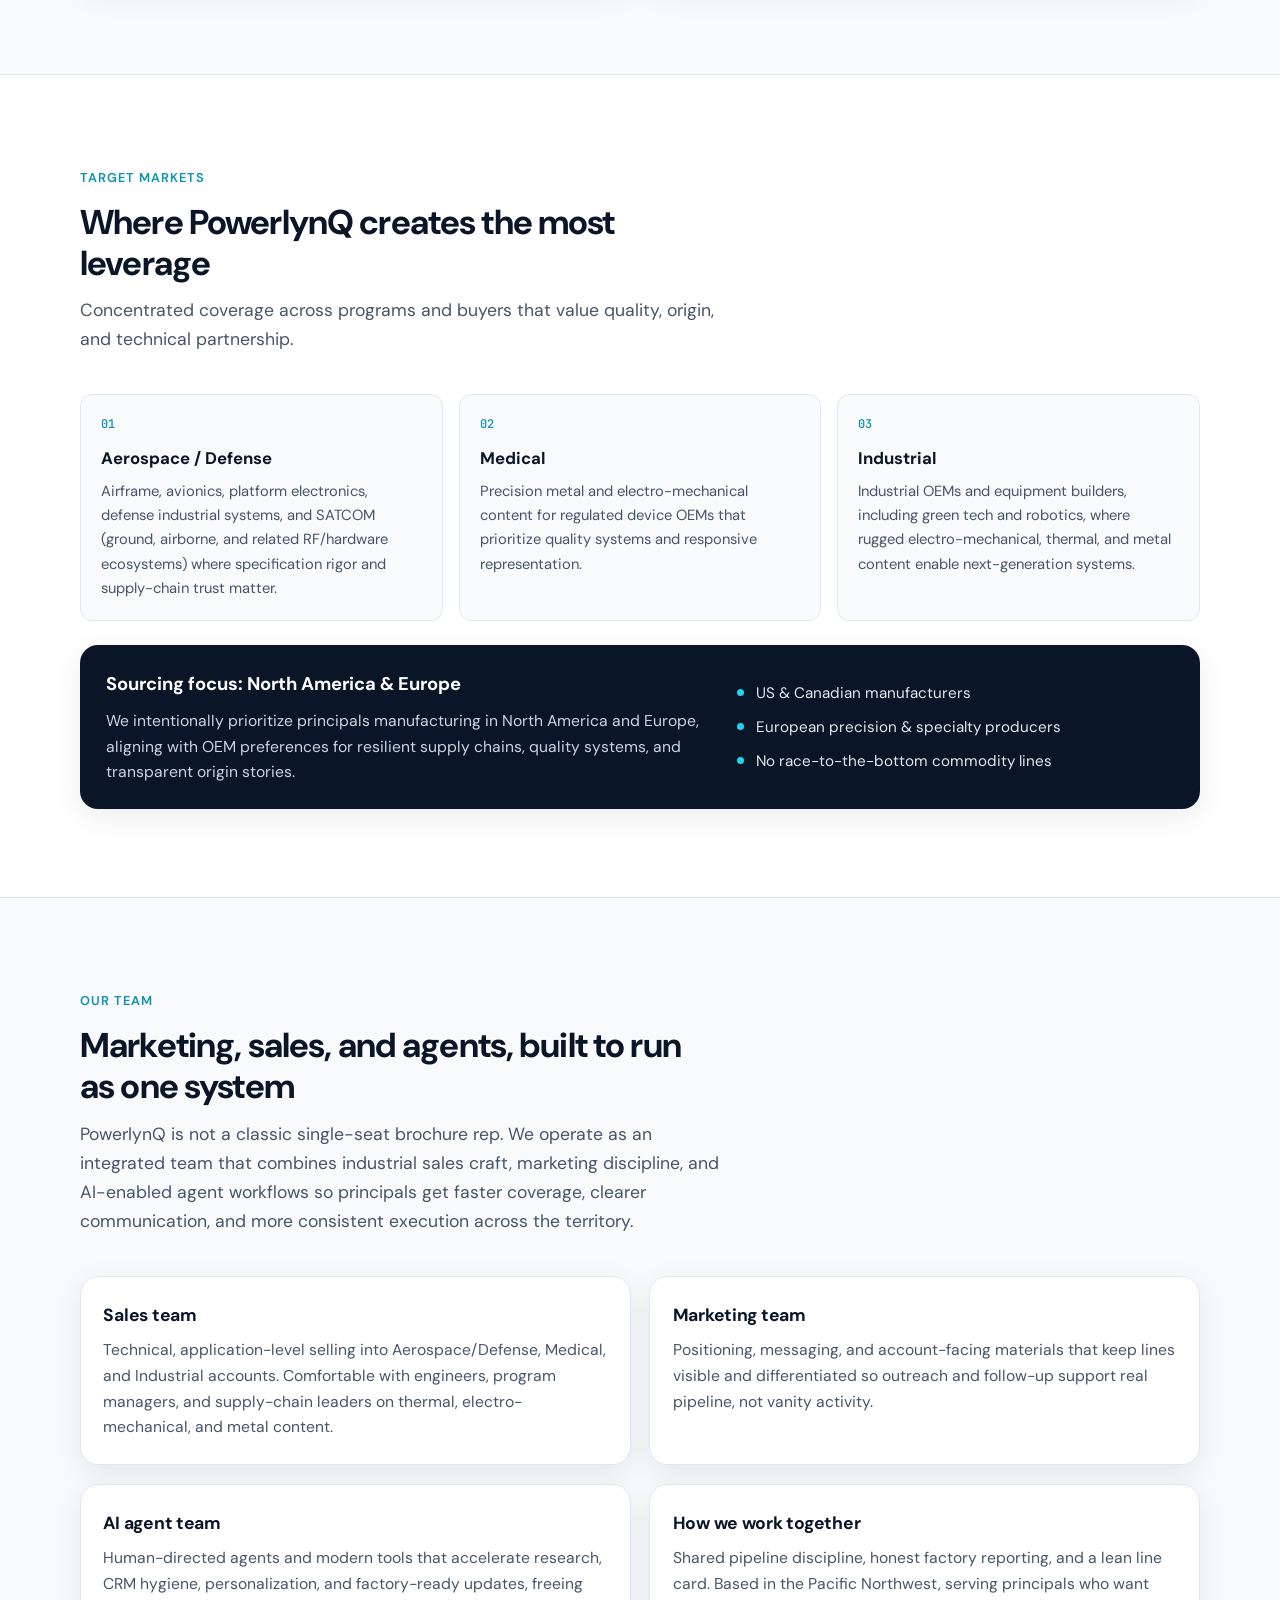
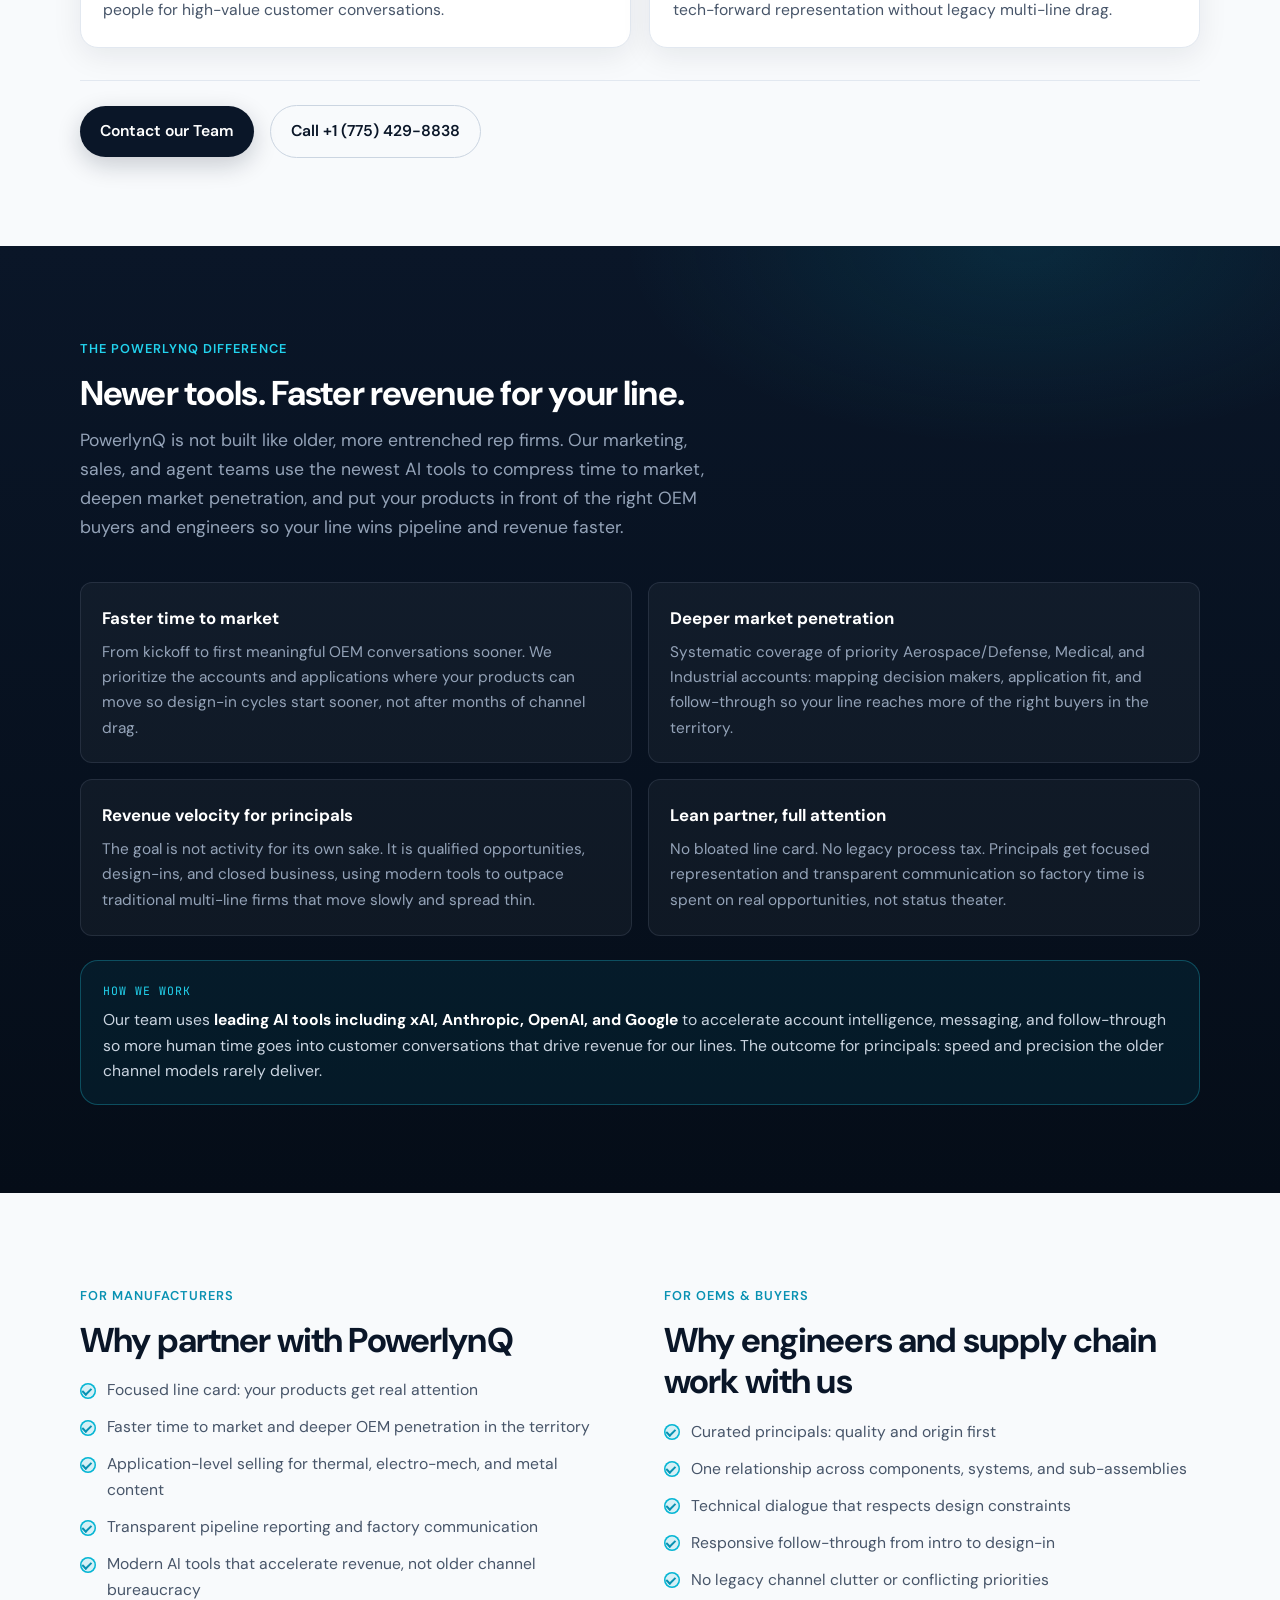
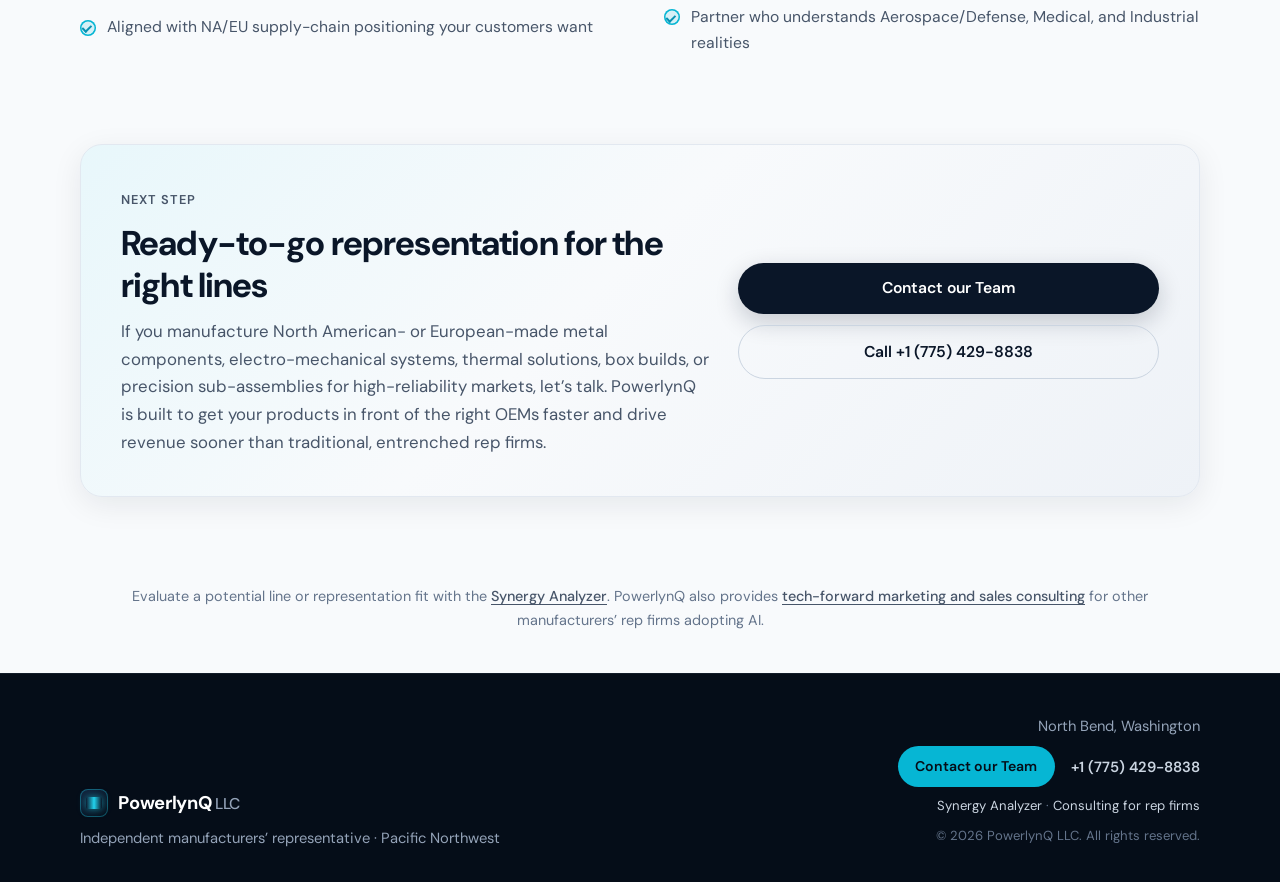
==== commit 3e1b983e: "Add Synergy Analyzer at /analyzer, switch contact to engage@powerlynq.com" ====
--- a/index.html
+++ b/index.html
@@ -46,7 +46,7 @@
       "@type": "ContactPoint",
       "telephone": "+1-775-429-8838",
       "contactType": "sales",
-      "email": "thomas.koetje@powerlynq.com",
+      "email": "engage@powerlynq.com",
       "areaServed": "US"
     }
   }
@@ -66,6 +66,7 @@
         <a href="#markets">Markets</a>
         <a href="#team">Our Team</a>
         <a href="#advantage">AI Advantage</a>
+        <a href="/analyzer/">Synergy Analyzer</a>
         <a href="#partner" class="nav-cta">Partner With Us</a>
       </nav>
       <button class="nav-toggle" type="button" aria-label="Open menu" aria-expanded="false" aria-controls="mobile-nav">
@@ -77,6 +78,7 @@
       <a href="#markets">Markets</a>
       <a href="#team">Our Team</a>
       <a href="#advantage">AI Advantage</a>
+      <a href="/analyzer/">Synergy Analyzer</a>
       <a href="#partner">Partner With Us</a>
     </nav>
   </header>
@@ -223,7 +225,7 @@
           </article>
         </div>
         <div class="team-contact">
-          <a class="btn btn-primary" href="mailto:thomas.koetje@powerlynq.com?subject=PowerlynQ%20Inquiry">Contact our Team</a>
+          <a class="btn btn-primary" href="mailto:engage@powerlynq.com?subject=PowerlynQ%20Inquiry">Contact our Team</a>
           <a class="btn btn-ghost" href="tel:+17754298838">Call +1 (775) 429-8838</a>
         </div>
       </div>
@@ -315,13 +317,15 @@
           </p>
         </div>
         <div class="cta-actions">
-          <a class="btn btn-primary" href="mailto:thomas.koetje@powerlynq.com?subject=PowerlynQ%20Line%20Partnership%20Inquiry">Contact our Team</a>
+          <a class="btn btn-primary" href="mailto:engage@powerlynq.com?subject=PowerlynQ%20Line%20Partnership%20Inquiry">Contact our Team</a>
           <a class="btn btn-ghost-dark" href="tel:+17754298838">Call +1 (775) 429-8838</a>
         </div>
       </div>
     </section>
 
     <p class="consulting-note container">
+      Evaluate a potential line or representation fit with the
+      <a href="/analyzer/">Synergy Analyzer</a>.
       PowerlynQ also provides <a href="consulting.html">tech-forward marketing and sales consulting</a> for other manufacturers’ rep firms adopting AI.
     </p>
   </main>
@@ -338,10 +342,10 @@
       <div class="footer-meta">
         <p>North Bend, Washington</p>
         <p class="footer-actions">
-          <a class="btn btn-footer" href="mailto:thomas.koetje@powerlynq.com?subject=PowerlynQ%20Inquiry">Contact our Team</a>
+          <a class="btn btn-footer" href="mailto:engage@powerlynq.com?subject=PowerlynQ%20Inquiry">Contact our Team</a>
           <a class="footer-phone" href="tel:+17754298838">+1 (775) 429-8838</a>
         </p>
-        <p class="fine"><a href="consulting.html">Consulting for rep firms</a></p>
+        <p class="fine"><a href="/analyzer/">Synergy Analyzer</a> · <a href="consulting.html">Consulting for rep firms</a></p>
         <p class="fine">&copy; <span id="year"></span> PowerlynQ LLC. All rights reserved.</p>
       </div>
     </div>
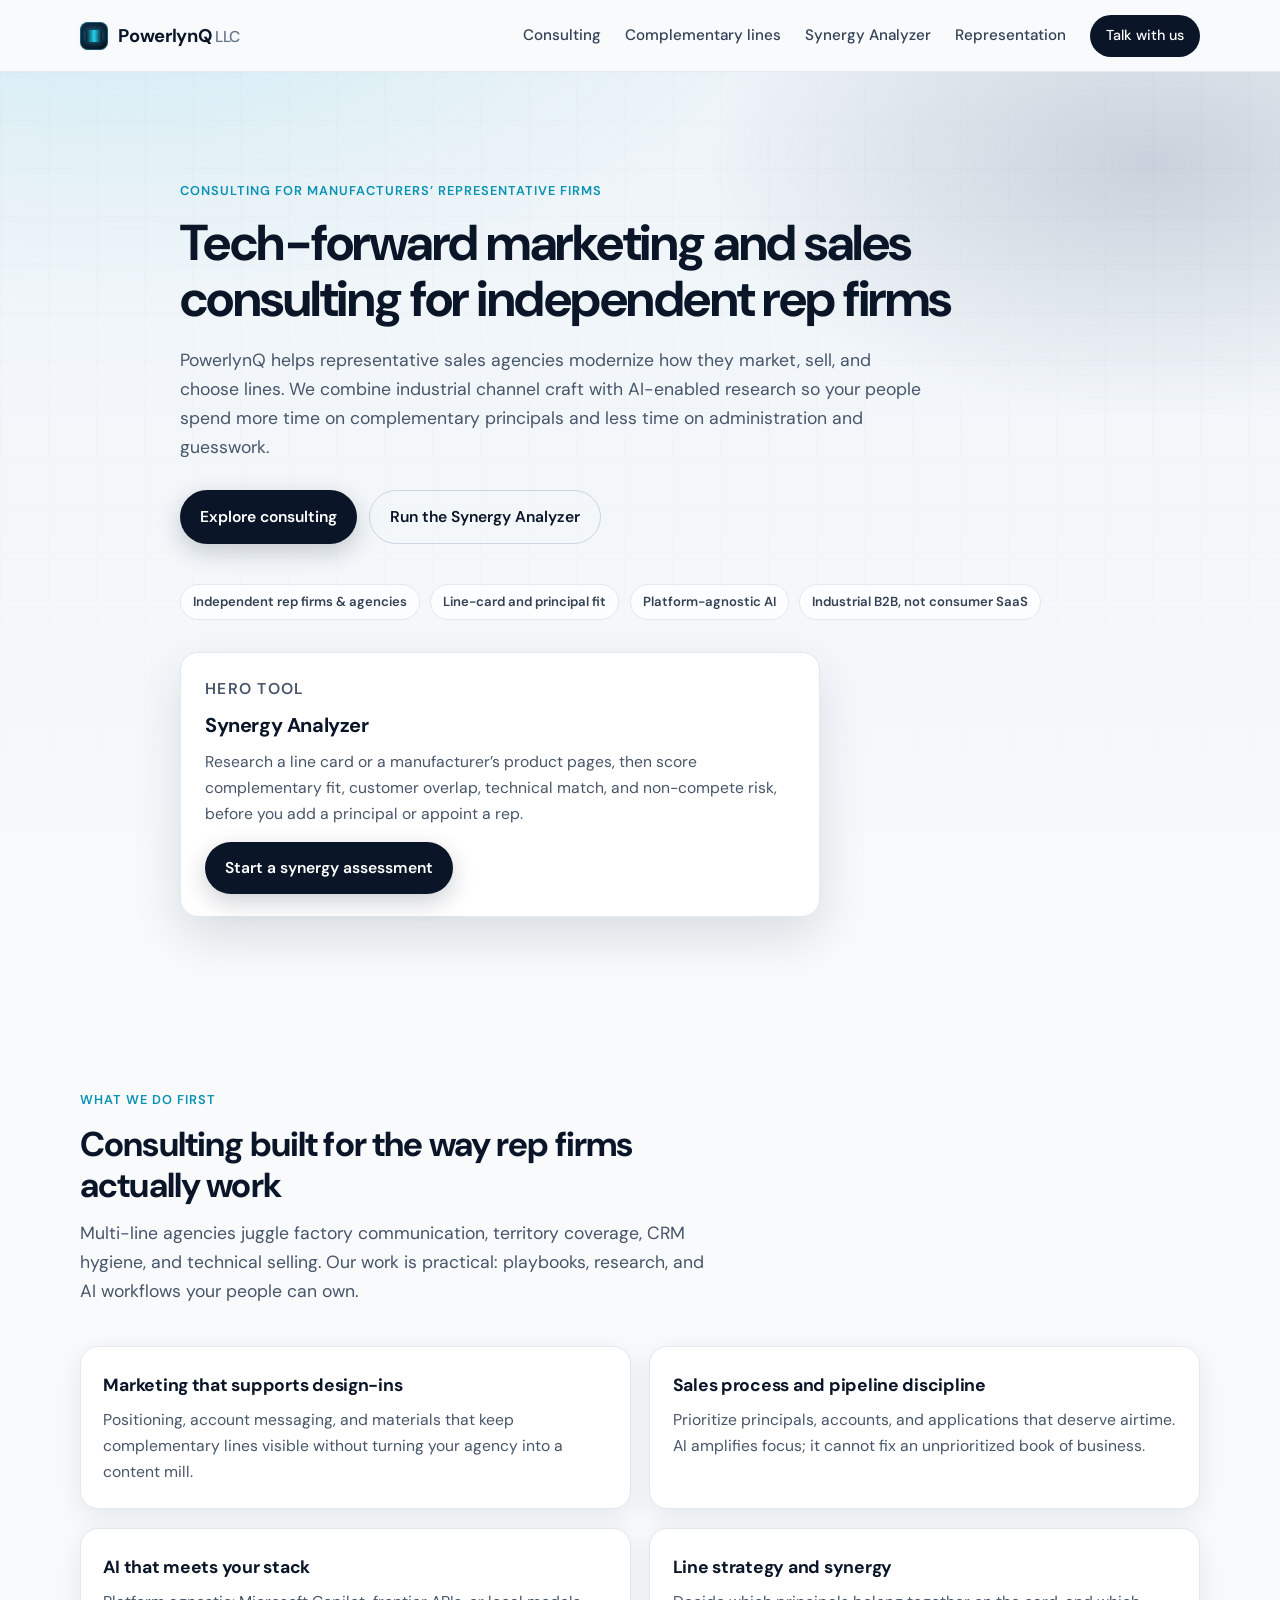
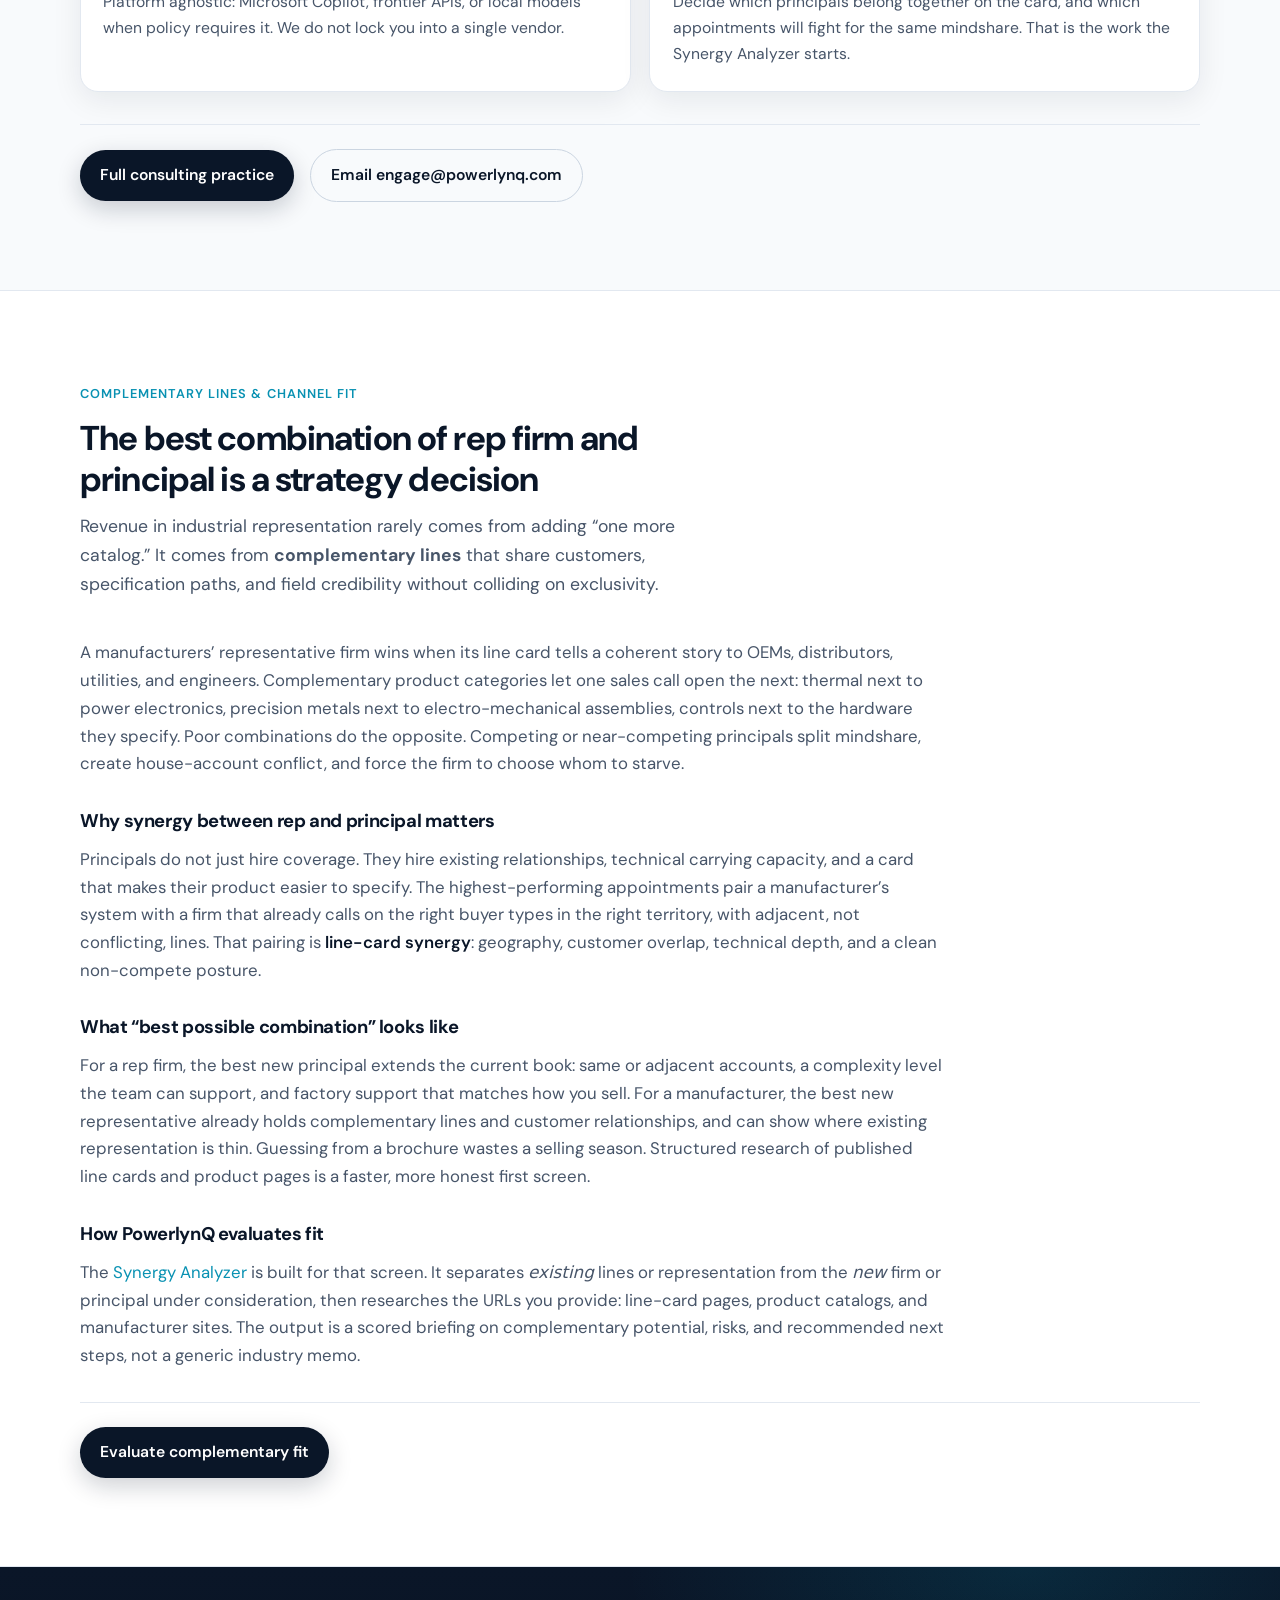
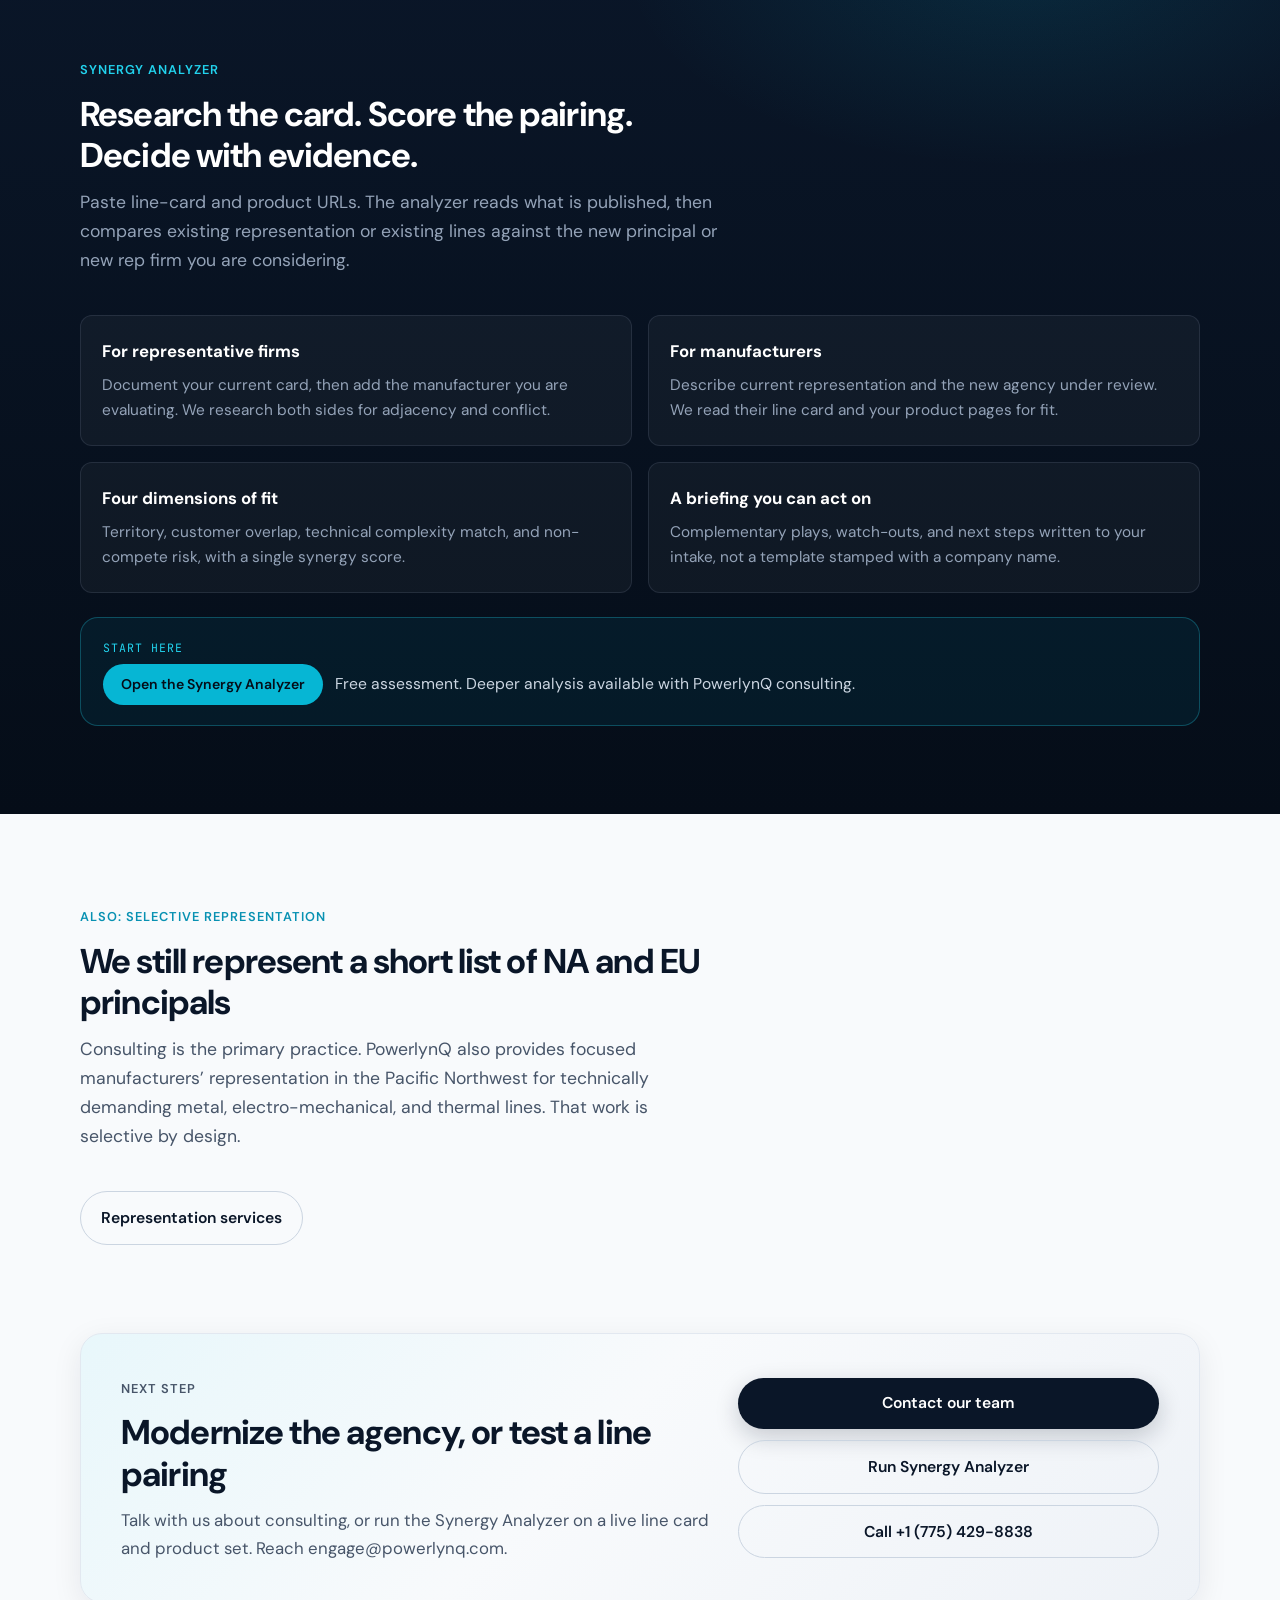
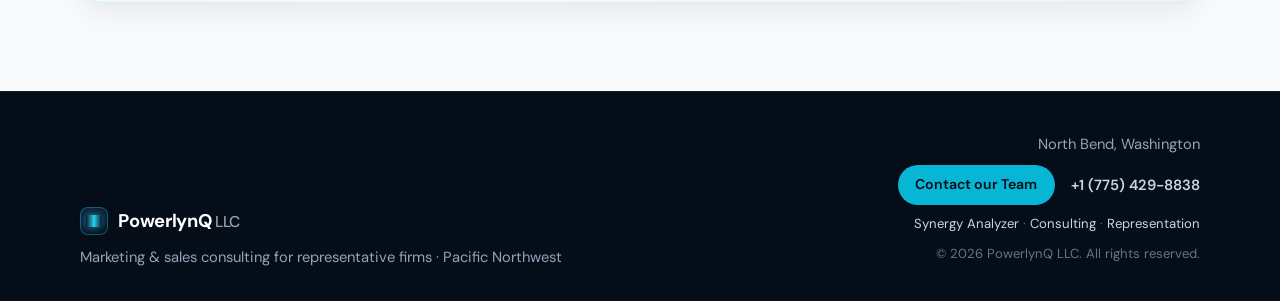
==== commit 1a016c11: "Reposition site around consulting and Synergy Analyzer; research-ready intake" ====
--- a/index.html
+++ b/index.html
@@ -3,21 +3,21 @@
 <head>
   <meta charset="UTF-8" />
   <meta name="viewport" content="width=device-width, initial-scale=1" />
-  <title>PowerlynQ LLC | Tech-Forward Manufacturers’ Rep | Pacific Northwest</title>
-  <meta name="description" content="PowerlynQ LLC is a tech-forward manufacturers’ representative firm: marketing, sales, and AI-enabled agent teams representing North American- and European-made metal components, electro-mechanical systems, and sub-assemblies for Aerospace/Defense, Medical, and Industrial OEMs." />
+  <title>Tech-Forward Marketing &amp; Sales Consulting for Rep Firms | PowerlynQ</title>
+  <meta name="description" content="PowerlynQ helps manufacturers’ representative firms modernize marketing and sales with AI-enabled consulting. Evaluate complementary lines and principal–rep synergy with the Synergy Analyzer." />
   <meta name="author" content="PowerlynQ LLC" />
   <meta name="robots" content="index, follow" />
   <link rel="canonical" href="https://powerlynq.com/" />
 
   <meta property="og:type" content="website" />
-  <meta property="og:title" content="PowerlynQ LLC | Strategic Sales for Precision Components" />
-  <meta property="og:description" content="Tech-forward manufacturers’ rep firm. Marketing, sales, and AI-enabled teams for NA and EU metal components, electro-mechanical systems, and sub-assemblies." />
+  <meta property="og:title" content="Marketing &amp; Sales Consulting for Representative Firms | PowerlynQ" />
+  <meta property="og:description" content="Tech-forward consulting for independent rep firms, plus the Synergy Analyzer for complementary-line and principal–rep fit." />
   <meta property="og:url" content="https://powerlynq.com/" />
   <meta property="og:site_name" content="PowerlynQ LLC" />
 
   <meta name="twitter:card" content="summary_large_image" />
-  <meta name="twitter:title" content="PowerlynQ LLC | Tech-Forward Manufacturers’ Rep" />
-  <meta name="twitter:description" content="Precision representation for Aerospace/Defense, Medical, and Industrial OEMs. Pacific Northwest and beyond." />
+  <meta name="twitter:title" content="Consulting for Rep Firms | PowerlynQ" />
+  <meta name="twitter:description" content="AI-enabled marketing and sales consulting for manufacturers’ representatives. Research line-card synergy before you add a principal." />
 
   <link rel="icon" href="favicon.svg" type="image/svg+xml" />
   <link rel="preconnect" href="https://fonts.googleapis.com" />
@@ -25,30 +25,43 @@
   <link href="https://fonts.googleapis.com/css2?family=DM+Sans:ital,opsz,wght@0,9..40,400;0,9..40,500;0,9..40,600;0,9..40,700;1,9..40,400&family=JetBrains+Mono:wght@500&display=swap" rel="stylesheet" />
   <link rel="stylesheet" href="styles.css" />
 
-  <!-- Google Analytics 4 (ID in analytics-config.js) -->
   <script src="analytics-config.js"></script>
   <script src="analytics.js"></script>
 
   <script type="application/ld+json">
   {
     "@context": "https://schema.org",
-    "@type": "Organization",
-    "name": "PowerlynQ LLC",
-    "url": "https://powerlynq.com",
-    "description": "Tech-forward manufacturers’ representative firm combining marketing, technical sales, and AI-enabled agent workflows for North American- and European-made metal components, electro-mechanical systems, completed products, and sub-assemblies serving Aerospace/Defense (including SATCOM), Medical, and Industrial (including green tech and robotics) applications.",
-    "address": {
-      "@type": "PostalAddress",
-      "addressLocality": "North Bend",
-      "addressRegion": "WA",
-      "addressCountry": "US"
-    },
-    "contactPoint": {
-      "@type": "ContactPoint",
-      "telephone": "+1-775-429-8838",
-      "contactType": "sales",
-      "email": "engage@powerlynq.com",
-      "areaServed": "US"
-    }
+    "@graph": [
+      {
+        "@type": "ProfessionalService",
+        "name": "PowerlynQ LLC",
+        "url": "https://powerlynq.com",
+        "email": "engage@powerlynq.com",
+        "telephone": "+1-775-429-8838",
+        "description": "Tech-forward marketing and sales consulting for manufacturers’ representative firms, including complementary-line and principal–rep synergy analysis.",
+        "areaServed": "US",
+        "address": {
+          "@type": "PostalAddress",
+          "addressLocality": "North Bend",
+          "addressRegion": "WA",
+          "addressCountry": "US"
+        },
+        "knowsAbout": [
+          "manufacturers representative consulting",
+          "complementary product lines",
+          "line card synergy",
+          "principal and rep fit",
+          "industrial channel strategy"
+        ]
+      },
+      {
+        "@type": "WebApplication",
+        "name": "PowerlynQ Synergy Analyzer",
+        "url": "https://powerlynq.com/analyzer/",
+        "applicationCategory": "BusinessApplication",
+        "description": "AI-assisted tool that researches line cards and product pages to evaluate synergy between representative firms and manufacturing principals."
+      }
+    ]
   }
   </script>
 </head>
@@ -62,272 +75,213 @@
         <span class="logo-text">PowerlynQ<span class="logo-llc"> LLC</span></span>
       </a>
       <nav class="nav" aria-label="Primary">
-        <a href="#capabilities">Capabilities</a>
-        <a href="#markets">Markets</a>
-        <a href="#team">Our Team</a>
-        <a href="#advantage">AI Advantage</a>
+        <a href="#consulting">Consulting</a>
+        <a href="#synergy">Complementary lines</a>
         <a href="/analyzer/">Synergy Analyzer</a>
-        <a href="#partner" class="nav-cta">Partner With Us</a>
+        <a href="representation.html">Representation</a>
+        <a href="#contact" class="nav-cta">Talk with us</a>
       </nav>
       <button class="nav-toggle" type="button" aria-label="Open menu" aria-expanded="false" aria-controls="mobile-nav">
         <span></span><span></span><span></span>
       </button>
     </div>
     <nav class="mobile-nav" id="mobile-nav" hidden>
-      <a href="#capabilities">Capabilities</a>
-      <a href="#markets">Markets</a>
-      <a href="#team">Our Team</a>
-      <a href="#advantage">AI Advantage</a>
+      <a href="#consulting">Consulting</a>
+      <a href="#synergy">Complementary lines</a>
       <a href="/analyzer/">Synergy Analyzer</a>
-      <a href="#partner">Partner With Us</a>
+      <a href="representation.html">Representation</a>
+      <a href="#contact">Talk with us</a>
     </nav>
   </header>
 
   <main id="main">
-    <!-- Hero -->
     <section class="hero">
       <div class="hero-grid" aria-hidden="true"></div>
-      <div class="container hero-inner">
-        <p class="eyebrow">Pacific Northwest · Independent Manufacturers’ Representative</p>
-        <h1>Precision representation for the components that power critical systems</h1>
+      <div class="container hero-inner hero-wide">
+        <p class="eyebrow">Consulting for manufacturers’ representative firms</p>
+        <h1>Tech-forward marketing and sales consulting for independent rep firms</h1>
         <p class="lead">
-          PowerlynQ is a tech-forward manufacturers’ representative firm. Our marketing, sales, and AI-enabled
-          agent team connects North American- and European-made metal components, electro-mechanical systems,
-          completed products, and sub-assemblies with Aerospace/Defense, Medical, and Industrial OEMs,
-          with technical depth and modern tools that move faster than traditional rep firms.
+          PowerlynQ helps representative sales agencies modernize how they market, sell, and choose lines.
+          We combine industrial channel craft with AI-enabled research so your people spend more time on
+          complementary principals and less time on administration and guesswork.
         </p>
         <div class="btn-row">
-          <a class="btn btn-primary" href="#partner">Discuss a line partnership</a>
-          <a class="btn btn-ghost" href="#advantage">How we accelerate your line</a>
-        </div>
-        <ul class="trust-bar" aria-label="Core positioning">
-          <li>NA &amp; EU principals only</li>
-          <li>Aerospace/Defense · Medical · Industrial</li>
-          <li>Unencumbered by legacy process</li>
-          <li>Faster revenue for our lines</li>
+          <a class="btn btn-primary" href="consulting.html">Explore consulting</a>
+          <a class="btn btn-ghost" href="/analyzer/">Run the Synergy Analyzer</a>
+        </div>
+        <ul class="trust-bar" aria-label="Who we serve">
+          <li>Independent rep firms &amp; agencies</li>
+          <li>Line-card and principal fit</li>
+          <li>Platform-agnostic AI</li>
+          <li>Industrial B2B, not consumer SaaS</li>
         </ul>
-      </div>
-    </section>
-
-    <!-- Capabilities -->
-    <section class="section" id="capabilities">
+
+        <aside class="hero-tool" aria-labelledby="analyzer-hero-title">
+          <p class="eyebrow">Hero tool</p>
+          <h2 id="analyzer-hero-title">Synergy Analyzer</h2>
+          <p>
+            Research a line card or a manufacturer’s product pages, then score complementary fit,
+            customer overlap, technical match, and non-compete risk, before you add a principal or appoint a rep.
+          </p>
+          <a class="btn btn-primary" href="/analyzer/">Start a synergy assessment</a>
+        </aside>
+      </div>
+    </section>
+
+    <section class="section" id="consulting">
       <div class="container">
         <div class="section-head">
-          <p class="eyebrow">What We Represent</p>
-          <h2>Core capabilities principals and OEMs can count on</h2>
+          <p class="eyebrow">What we do first</p>
+          <h2>Consulting built for the way rep firms actually work</h2>
           <p class="section-lead">
-            We focus on technically demanding products where application fluency and trusted relationships
-            win designs, not commodity transactions.
+            Multi-line agencies juggle factory communication, territory coverage, CRM hygiene, and technical selling.
+            Our work is practical: playbooks, research, and AI workflows your people can own.
           </p>
         </div>
         <div class="card-grid">
           <article class="card">
-            <div class="card-icon" aria-hidden="true">
-              <svg viewBox="0 0 24 24" fill="none" stroke="currentColor" stroke-width="1.6"><path d="M4 7h16M4 12h10M4 17h14"/><circle cx="18" cy="12" r="2"/></svg>
-            </div>
-            <h3>Metal components &amp; precision fabrications</h3>
-            <p>Machined, formed, and specialty metal parts engineered for high-reliability assemblies and harsh operating environments.</p>
+            <h3>Marketing that supports design-ins</h3>
+            <p>Positioning, account messaging, and materials that keep complementary lines visible without turning your agency into a content mill.</p>
           </article>
           <article class="card">
-            <div class="card-icon" aria-hidden="true">
-              <svg viewBox="0 0 24 24" fill="none" stroke="currentColor" stroke-width="1.6"><rect x="3" y="4" width="18" height="16" rx="2"/><path d="M7 8h4M7 12h10M7 16h6"/></svg>
-            </div>
-            <h3>Electro-mechanical systems</h3>
-            <p>Integrated motion, power, control, and packaging solutions, sold with the technical credibility OEMs expect from a partner, not a catalog.</p>
+            <h3>Sales process and pipeline discipline</h3>
+            <p>Prioritize principals, accounts, and applications that deserve airtime. AI amplifies focus; it cannot fix an unprioritized book of business.</p>
           </article>
           <article class="card">
-            <div class="card-icon" aria-hidden="true">
-              <svg viewBox="0 0 24 24" fill="none" stroke="currentColor" stroke-width="1.6"><path d="M12 3v4M12 17v4M3 12h4M17 12h4"/><circle cx="12" cy="12" r="4"/><path d="M8.5 8.5l1.5 1.5M14 14l1.5 1.5M15.5 8.5L14 10M10 14l-1.5 1.5"/></svg>
-            </div>
-            <h3>Thermal management</h3>
-            <p>Deep experience placing thermal solutions into power-dense electronics, platforms, and sealed systems where heat is a design constraint.</p>
+            <h3>AI that meets your stack</h3>
+            <p>Platform agnostic: Microsoft Copilot, frontier APIs, or local models when policy requires it. We do not lock you into a single vendor.</p>
           </article>
           <article class="card">
-            <div class="card-icon" aria-hidden="true">
-              <svg viewBox="0 0 24 24" fill="none" stroke="currentColor" stroke-width="1.6"><rect x="5" y="3" width="14" height="18" rx="2"/><path d="M9 7h6M9 11h6M9 15h4"/></svg>
-            </div>
-            <h3>Box builds, circuitry &amp; sub-assemblies</h3>
-            <p>Completed products and higher-level assemblies that reduce OEM integration risk, sold through design-in conversations, not RFQ spam.</p>
-          </article>
-        </div>
-      </div>
-    </section>
-
-    <!-- Markets -->
-    <section class="section section-alt" id="markets">
+            <h3>Line strategy and synergy</h3>
+            <p>Decide which principals belong together on the card, and which appointments will fight for the same mindshare. That is the work the Synergy Analyzer starts.</p>
+          </article>
+        </div>
+        <div class="team-contact">
+          <a class="btn btn-primary" href="consulting.html">Full consulting practice</a>
+          <a class="btn btn-ghost" href="mailto:engage@powerlynq.com?subject=Rep%20Firm%20Consulting">Email engage@powerlynq.com</a>
+        </div>
+      </div>
+    </section>
+
+    <section class="section section-alt" id="synergy">
       <div class="container">
         <div class="section-head">
-          <p class="eyebrow">Target Markets</p>
-          <h2>Where PowerlynQ creates the most leverage</h2>
+          <p class="eyebrow">Complementary lines &amp; channel fit</p>
+          <h2>The best combination of rep firm and principal is a strategy decision</h2>
           <p class="section-lead">
-            Concentrated coverage across programs and buyers that value quality, origin, and technical partnership.
-          </p>
-        </div>
-        <div class="market-grid market-grid-3">
-          <article class="market">
-            <span class="market-tag">01</span>
-            <h3>Aerospace / Defense</h3>
-            <p>Airframe, avionics, platform electronics, defense industrial systems, and SATCOM (ground, airborne, and related RF/hardware ecosystems) where specification rigor and supply-chain trust matter.</p>
-          </article>
-          <article class="market">
-            <span class="market-tag">02</span>
-            <h3>Medical</h3>
-            <p>Precision metal and electro-mechanical content for regulated device OEMs that prioritize quality systems and responsive representation.</p>
-          </article>
-          <article class="market">
-            <span class="market-tag">03</span>
-            <h3>Industrial</h3>
-            <p>Industrial OEMs and equipment builders, including green tech and robotics, where rugged electro-mechanical, thermal, and metal content enable next-generation systems.</p>
-          </article>
-        </div>
-        <div class="origin-banner">
-          <div>
-            <h3>Sourcing focus: North America &amp; Europe</h3>
-            <p>We intentionally prioritize principals manufacturing in North America and Europe, aligning with OEM preferences for resilient supply chains, quality systems, and transparent origin stories.</p>
-          </div>
-          <ul>
-            <li>US &amp; Canadian manufacturers</li>
-            <li>European precision &amp; specialty producers</li>
-            <li>No race-to-the-bottom commodity lines</li>
-          </ul>
-        </div>
-      </div>
-    </section>
-
-    <!-- Team -->
-    <section class="section" id="team">
+            Revenue in industrial representation rarely comes from adding “one more catalog.” It comes from
+            <strong>complementary lines</strong> that share customers, specification paths, and field credibility
+            without colliding on exclusivity.
+          </p>
+        </div>
+        <div class="prose-seo">
+          <p>
+            A manufacturers’ representative firm wins when its line card tells a coherent story to OEMs, distributors,
+            utilities, and engineers. Complementary product categories let one sales call open the next: thermal next to
+            power electronics, precision metals next to electro-mechanical assemblies, controls next to the hardware they specify.
+            Poor combinations do the opposite. Competing or near-competing principals split mindshare, create house-account
+            conflict, and force the firm to choose whom to starve.
+          </p>
+          <h3>Why synergy between rep and principal matters</h3>
+          <p>
+            Principals do not just hire coverage. They hire existing relationships, technical carrying capacity, and a
+            card that makes their product easier to specify. The highest-performing appointments pair a manufacturer’s
+            system with a firm that already calls on the right buyer types in the right territory, with adjacent, not
+            conflicting, lines. That pairing is <strong>line-card synergy</strong>: geography, customer overlap, technical
+            depth, and a clean non-compete posture.
+          </p>
+          <h3>What “best possible combination” looks like</h3>
+          <p>
+            For a rep firm, the best new principal extends the current book: same or adjacent accounts, a complexity
+            level the team can support, and factory support that matches how you sell. For a manufacturer, the best
+            new representative already holds complementary lines and customer relationships, and can show where
+            existing representation is thin. Guessing from a brochure wastes a selling season. Structured research of
+            published line cards and product pages is a faster, more honest first screen.
+          </p>
+          <h3>How PowerlynQ evaluates fit</h3>
+          <p>
+            The <a href="/analyzer/">Synergy Analyzer</a> is built for that screen. It separates <em>existing</em> lines
+            or representation from the <em>new</em> firm or principal under consideration, then researches the URLs you
+            provide: line-card pages, product catalogs, and manufacturer sites. The output is a scored briefing on
+            complementary potential, risks, and recommended next steps, not a generic industry memo.
+          </p>
+        </div>
+        <div class="team-contact">
+          <a class="btn btn-primary" href="/analyzer/">Evaluate complementary fit</a>
+        </div>
+      </div>
+    </section>
+
+    <section class="section section-dark" id="analyzer">
+      <div class="container">
+        <div class="section-head light">
+          <p class="eyebrow">Synergy Analyzer</p>
+          <h2>Research the card. Score the pairing. Decide with evidence.</h2>
+          <p class="section-lead">
+            Paste line-card and product URLs. The analyzer reads what is published, then compares existing
+            representation or existing lines against the new principal or new rep firm you are considering.
+          </p>
+        </div>
+        <div class="advantage-grid">
+          <article class="advantage">
+            <h3>For representative firms</h3>
+            <p>Document your current card, then add the manufacturer you are evaluating. We research both sides for adjacency and conflict.</p>
+          </article>
+          <article class="advantage">
+            <h3>For manufacturers</h3>
+            <p>Describe current representation and the new agency under review. We read their line card and your product pages for fit.</p>
+          </article>
+          <article class="advantage">
+            <h3>Four dimensions of fit</h3>
+            <p>Territory, customer overlap, technical complexity match, and non-compete risk, with a single synergy score.</p>
+          </article>
+          <article class="advantage">
+            <h3>A briefing you can act on</h3>
+            <p>Complementary plays, watch-outs, and next steps written to your intake, not a template stamped with a company name.</p>
+          </article>
+        </div>
+        <div class="ai-callout">
+          <p class="mono-label">Start here</p>
+          <p>
+            <a class="btn-footer" href="/analyzer/">Open the Synergy Analyzer</a>
+            &nbsp; Free assessment. Deeper analysis available with PowerlynQ consulting.
+          </p>
+        </div>
+      </div>
+    </section>
+
+    <section class="section" id="representation">
       <div class="container">
         <div class="section-head">
-          <p class="eyebrow">Our team</p>
-          <h2>Marketing, sales, and agents, built to run as one system</h2>
+          <p class="eyebrow">Also: selective representation</p>
+          <h2>We still represent a short list of NA and EU principals</h2>
           <p class="section-lead">
-            PowerlynQ is not a classic single-seat brochure rep. We operate as an integrated team that combines
-            industrial sales craft, marketing discipline, and AI-enabled agent workflows so principals get faster
-            coverage, clearer communication, and more consistent execution across the territory.
-          </p>
-        </div>
-        <div class="card-grid">
-          <article class="card">
-            <h3>Sales team</h3>
-            <p>Technical, application-level selling into Aerospace/Defense, Medical, and Industrial accounts. Comfortable with engineers, program managers, and supply-chain leaders on thermal, electro-mechanical, and metal content.</p>
-          </article>
-          <article class="card">
-            <h3>Marketing team</h3>
-            <p>Positioning, messaging, and account-facing materials that keep lines visible and differentiated so outreach and follow-up support real pipeline, not vanity activity.</p>
-          </article>
-          <article class="card">
-            <h3>AI agent team</h3>
-            <p>Human-directed agents and modern tools that accelerate research, CRM hygiene, personalization, and factory-ready updates, freeing people for high-value customer conversations.</p>
-          </article>
-          <article class="card">
-            <h3>How we work together</h3>
-            <p>Shared pipeline discipline, honest factory reporting, and a lean line card. Based in the Pacific Northwest, serving principals who want tech-forward representation without legacy multi-line drag.</p>
-          </article>
-        </div>
-        <div class="team-contact">
-          <a class="btn btn-primary" href="mailto:engage@powerlynq.com?subject=PowerlynQ%20Inquiry">Contact our Team</a>
-          <a class="btn btn-ghost" href="tel:+17754298838">Call +1 (775) 429-8838</a>
-        </div>
-      </div>
-    </section>
-
-    <!-- AI Advantage -->
-    <section class="section section-dark" id="advantage">
-      <div class="container">
-        <div class="section-head light">
-          <p class="eyebrow">The PowerlynQ Difference</p>
-          <h2>Newer tools. Faster revenue for your line.</h2>
-          <p class="section-lead">
-            PowerlynQ is not built like older, more entrenched rep firms. Our marketing, sales, and agent teams use
-            the newest AI tools to compress time to market, deepen market penetration, and put your products in front
-            of the right OEM buyers and engineers so your line wins pipeline and revenue faster.
-          </p>
-        </div>
-        <div class="advantage-grid">
-          <article class="advantage">
-            <h3>Faster time to market</h3>
-            <p>From kickoff to first meaningful OEM conversations sooner. We prioritize the accounts and applications where your products can move so design-in cycles start sooner, not after months of channel drag.</p>
-          </article>
-          <article class="advantage">
-            <h3>Deeper market penetration</h3>
-            <p>Systematic coverage of priority Aerospace/Defense, Medical, and Industrial accounts: mapping decision makers, application fit, and follow-through so your line reaches more of the right buyers in the territory.</p>
-          </article>
-          <article class="advantage">
-            <h3>Revenue velocity for principals</h3>
-            <p>The goal is not activity for its own sake. It is qualified opportunities, design-ins, and closed business, using modern tools to outpace traditional multi-line firms that move slowly and spread thin.</p>
-          </article>
-          <article class="advantage">
-            <h3>Lean partner, full attention</h3>
-            <p>No bloated line card. No legacy process tax. Principals get focused representation and transparent communication so factory time is spent on real opportunities, not status theater.</p>
-          </article>
-        </div>
-        <div class="ai-callout">
-          <p class="mono-label">How we work</p>
-          <p>
-            Our team uses <strong>leading AI tools including xAI, Anthropic, OpenAI, and Google</strong> to accelerate
-            account intelligence, messaging, and follow-through so more human time goes into customer conversations
-            that drive revenue for our lines. The outcome for principals: speed and precision the older channel
-            models rarely deliver.
-          </p>
-        </div>
-      </div>
-    </section>
-
-    <!-- Value props -->
-    <section class="section" id="value">
-      <div class="container split">
-        <div>
-          <p class="eyebrow">For Manufacturers</p>
-          <h2>Why partner with PowerlynQ</h2>
-          <ul class="check-list">
-            <li>Focused line card: your products get real attention</li>
-            <li>Faster time to market and deeper OEM penetration in the territory</li>
-            <li>Application-level selling for thermal, electro-mech, and metal content</li>
-            <li>Transparent pipeline reporting and factory communication</li>
-            <li>Modern AI tools that accelerate revenue, not older channel bureaucracy</li>
-            <li>Aligned with NA/EU supply-chain positioning your customers want</li>
-          </ul>
-        </div>
-        <div>
-          <p class="eyebrow">For OEMs &amp; Buyers</p>
-          <h2>Why engineers and supply chain work with us</h2>
-          <ul class="check-list">
-            <li>Curated principals: quality and origin first</li>
-            <li>One relationship across components, systems, and sub-assemblies</li>
-            <li>Technical dialogue that respects design constraints</li>
-            <li>Responsive follow-through from intro to design-in</li>
-            <li>No legacy channel clutter or conflicting priorities</li>
-            <li>Partner who understands Aerospace/Defense, Medical, and Industrial realities</li>
-          </ul>
-        </div>
-      </div>
-    </section>
-
-    <!-- Partner CTA -->
-    <section class="section section-cta" id="partner">
+            Consulting is the primary practice. PowerlynQ also provides focused manufacturers’ representation
+            in the Pacific Northwest for technically demanding metal, electro-mechanical, and thermal lines.
+            That work is selective by design.
+          </p>
+        </div>
+        <a class="btn btn-ghost" href="representation.html">Representation services</a>
+      </div>
+    </section>
+
+    <section class="section section-cta" id="contact">
       <div class="container cta-panel">
         <div>
-          <p class="eyebrow">Next Step</p>
-          <h2>Ready-to-go representation for the right lines</h2>
-          <p>
-            If you manufacture North American- or European-made metal components, electro-mechanical systems,
-            thermal solutions, box builds, or precision sub-assemblies for high-reliability markets, let’s talk.
-            PowerlynQ is built to get your products in front of the right OEMs faster and drive revenue sooner
-            than traditional, entrenched rep firms.
+          <p class="eyebrow">Next step</p>
+          <h2>Modernize the agency, or test a line pairing</h2>
+          <p>
+            Talk with us about consulting, or run the Synergy Analyzer on a live line card and product set.
+            Reach engage@powerlynq.com.
           </p>
         </div>
         <div class="cta-actions">
-          <a class="btn btn-primary" href="mailto:engage@powerlynq.com?subject=PowerlynQ%20Line%20Partnership%20Inquiry">Contact our Team</a>
+          <a class="btn btn-primary" href="mailto:engage@powerlynq.com?subject=PowerlynQ%20Consulting">Contact our team</a>
+          <a class="btn btn-ghost-dark" href="/analyzer/">Run Synergy Analyzer</a>
           <a class="btn btn-ghost-dark" href="tel:+17754298838">Call +1 (775) 429-8838</a>
         </div>
       </div>
     </section>
-
-    <p class="consulting-note container">
-      Evaluate a potential line or representation fit with the
-      <a href="/analyzer/">Synergy Analyzer</a>.
-      PowerlynQ also provides <a href="consulting.html">tech-forward marketing and sales consulting</a> for other manufacturers’ rep firms adopting AI.
-    </p>
   </main>
 
   <footer class="site-footer">
@@ -337,7 +291,7 @@
           <span class="logo-mark" aria-hidden="true"></span>
           <span class="logo-text">PowerlynQ<span class="logo-llc"> LLC</span></span>
         </div>
-        <p class="footer-tag">Independent manufacturers’ representative · Pacific Northwest</p>
+        <p class="footer-tag">Marketing &amp; sales consulting for representative firms · Pacific Northwest</p>
       </div>
       <div class="footer-meta">
         <p>North Bend, Washington</p>
@@ -345,7 +299,11 @@
           <a class="btn btn-footer" href="mailto:engage@powerlynq.com?subject=PowerlynQ%20Inquiry">Contact our Team</a>
           <a class="footer-phone" href="tel:+17754298838">+1 (775) 429-8838</a>
         </p>
-        <p class="fine"><a href="/analyzer/">Synergy Analyzer</a> · <a href="consulting.html">Consulting for rep firms</a></p>
+        <p class="fine">
+          <a href="/analyzer/">Synergy Analyzer</a> ·
+          <a href="consulting.html">Consulting</a> ·
+          <a href="representation.html">Representation</a>
+        </p>
         <p class="fine">&copy; <span id="year"></span> PowerlynQ LLC. All rights reserved.</p>
       </div>
     </div>
--- a/styles.css
+++ b/styles.css
@@ -474,3 +474,32 @@
 .footer-meta a:hover { color: var(--cyan-400); }
 .footer-meta p { font-size: 0.92rem; margin-bottom: 0.25rem; }
 .fine { font-size: 0.82rem !important; color: var(--slate-500); margin-top: 0.5rem !important; }
+
+/* Analyzer feature + SEO article */
+.hero-wide { max-width: 920px; }
+.hero-tool {
+  margin-top: 2rem;
+  background: var(--white);
+  border: 1px solid var(--border);
+  border-radius: var(--radius-lg);
+  padding: 1.4rem 1.5rem;
+  box-shadow: var(--shadow-lg);
+  max-width: 640px;
+}
+.hero-tool .eyebrow { margin-bottom: 0.4rem; }
+.hero-tool h2 {
+  font-size: 1.25rem;
+  letter-spacing: -0.02em;
+  color: var(--navy-900);
+  margin-bottom: 0.45rem;
+}
+.hero-tool p { color: var(--text-muted); font-size: 0.98rem; margin-bottom: 1rem; }
+.prose-seo { max-width: 72ch; }
+.prose-seo p { color: var(--text-muted); margin-bottom: 1rem; }
+.prose-seo h3 {
+  color: var(--navy-900);
+  font-size: 1.15rem;
+  margin: 1.75rem 0 0.6rem;
+  letter-spacing: -0.02em;
+}
+.prose-seo strong { color: var(--navy-900); font-weight: 600; }
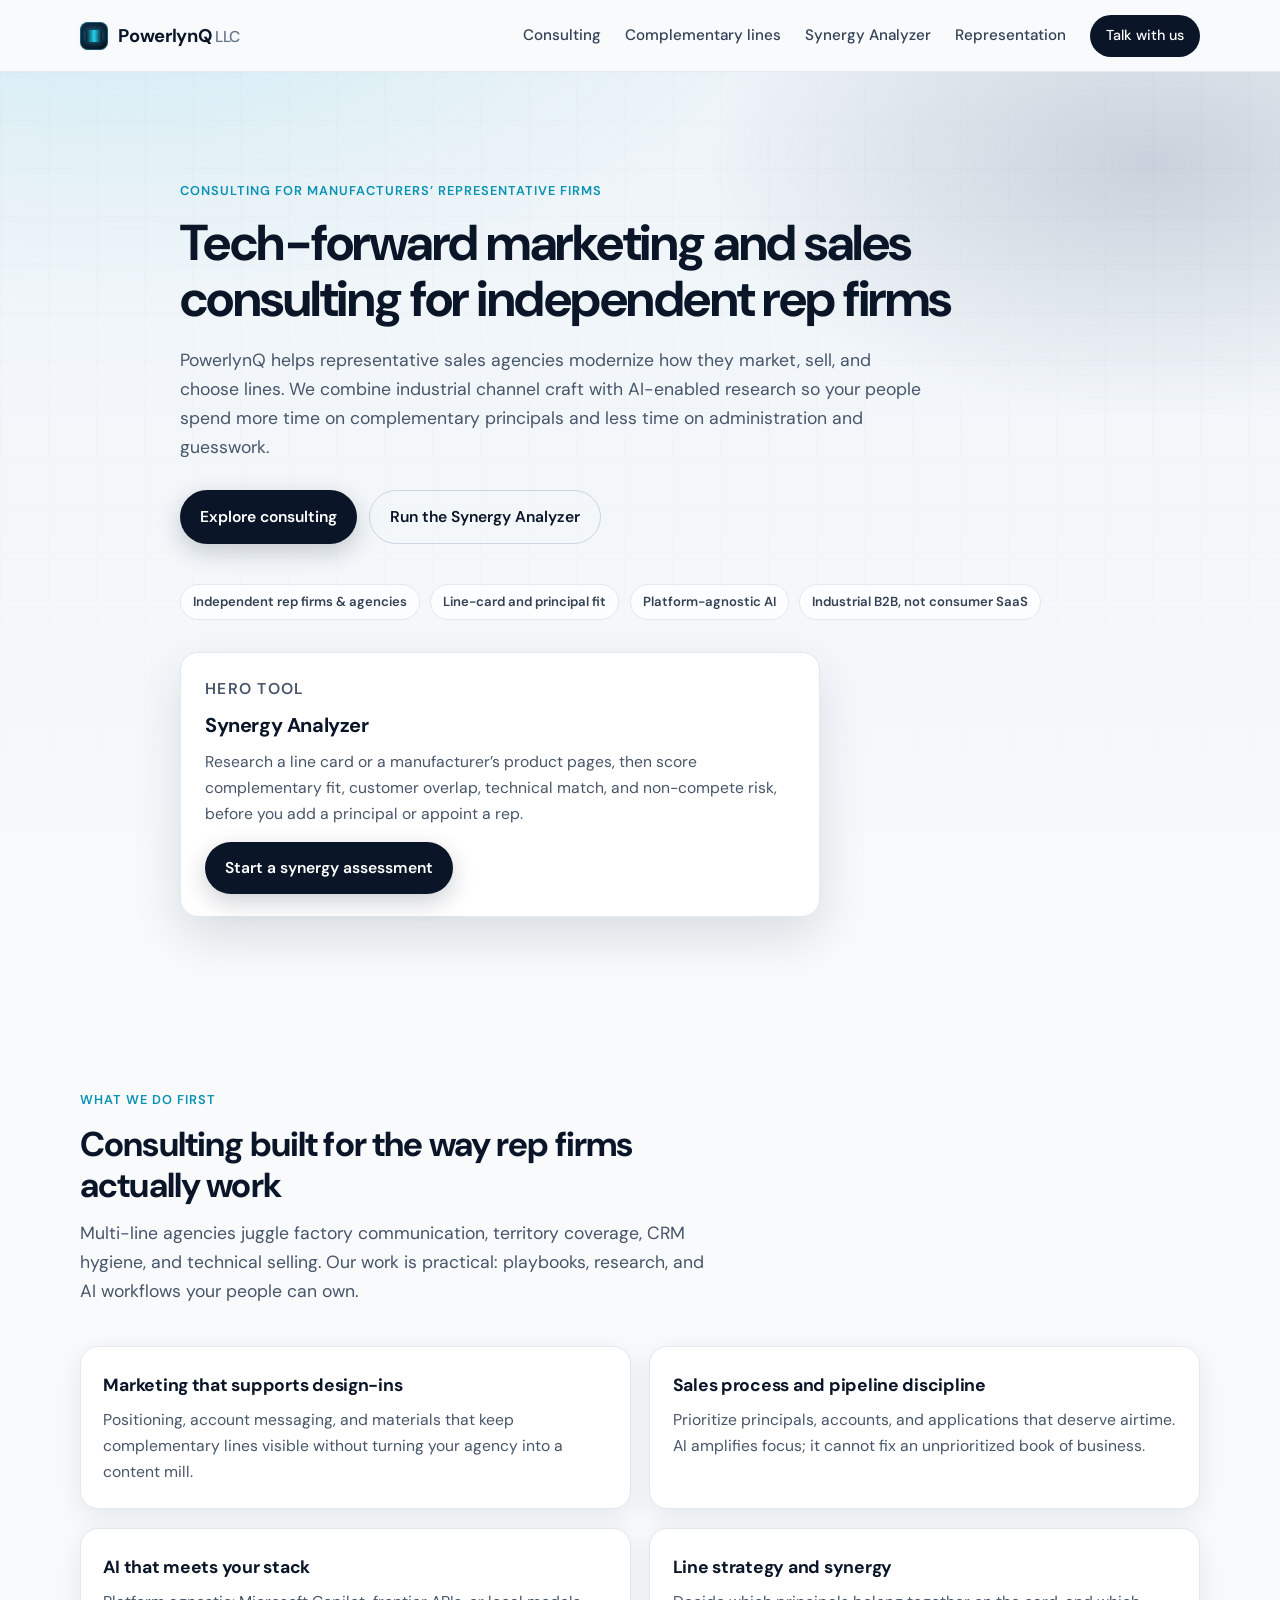
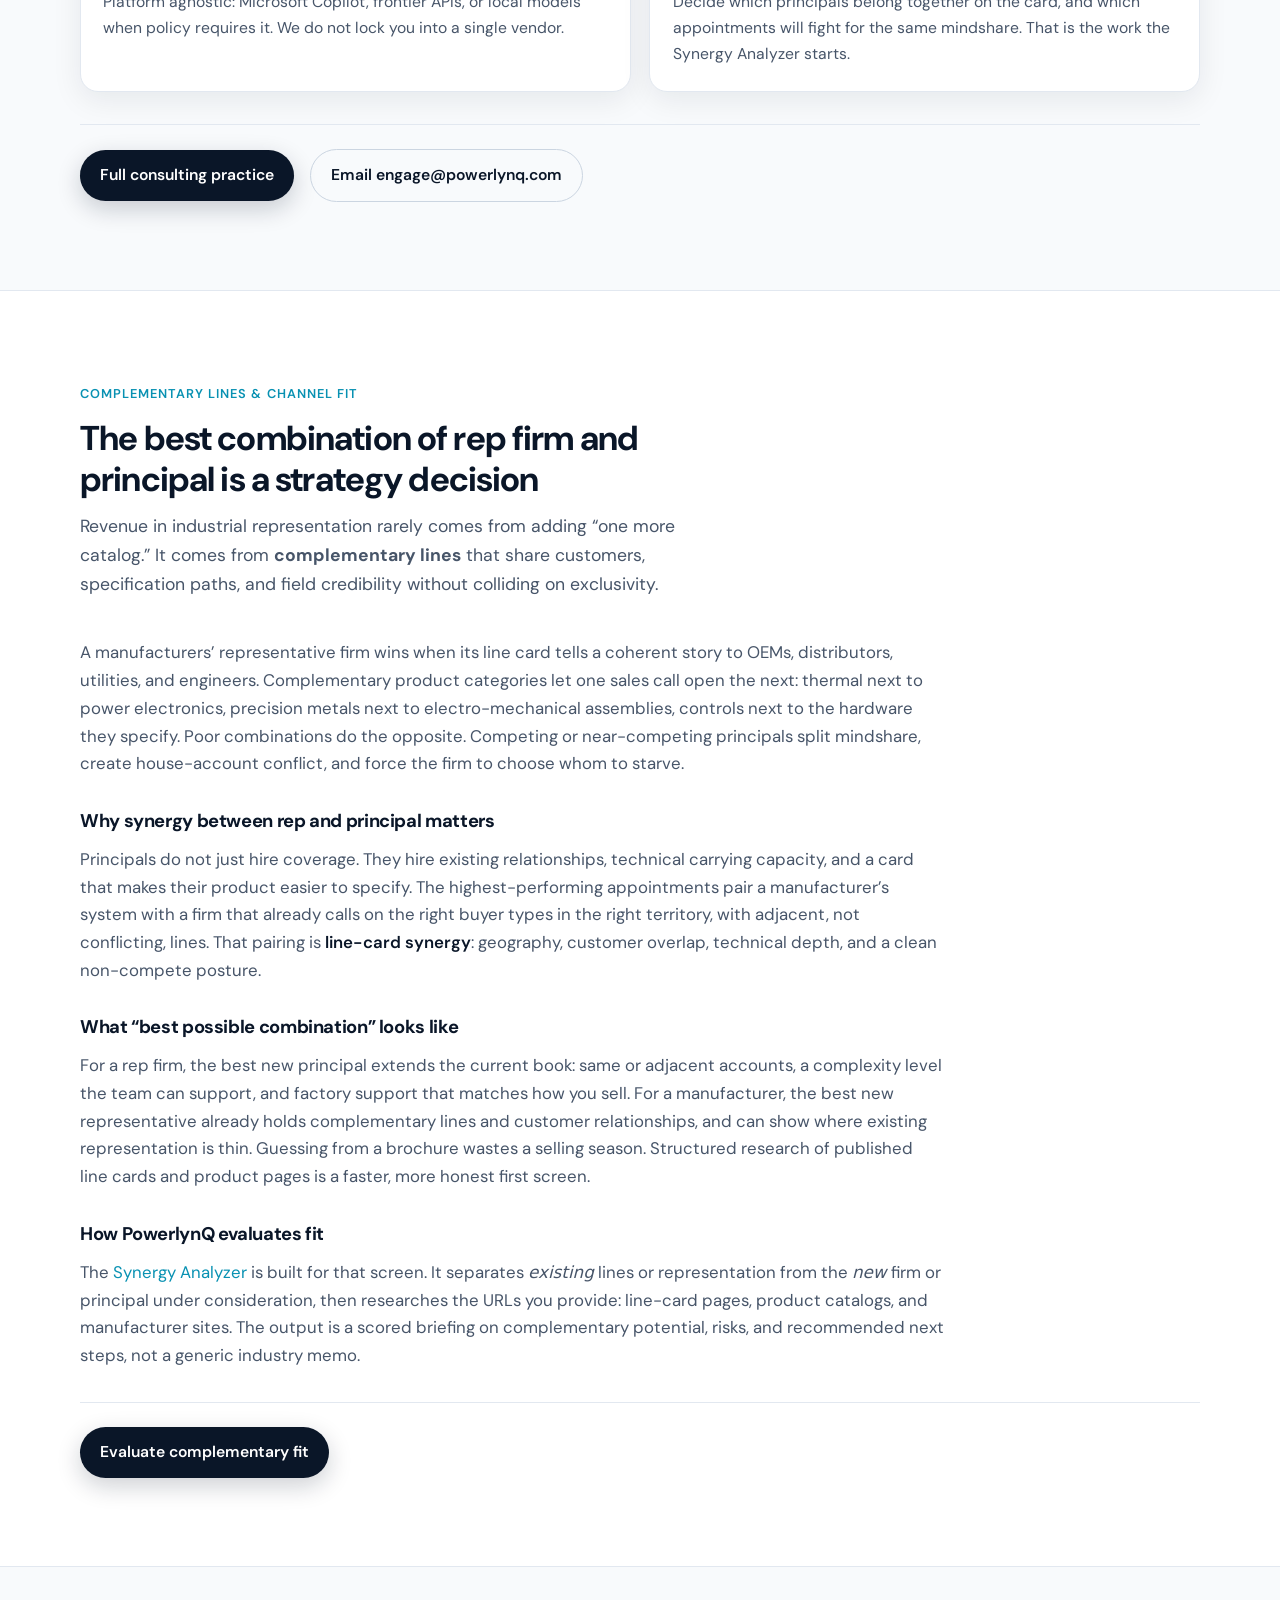
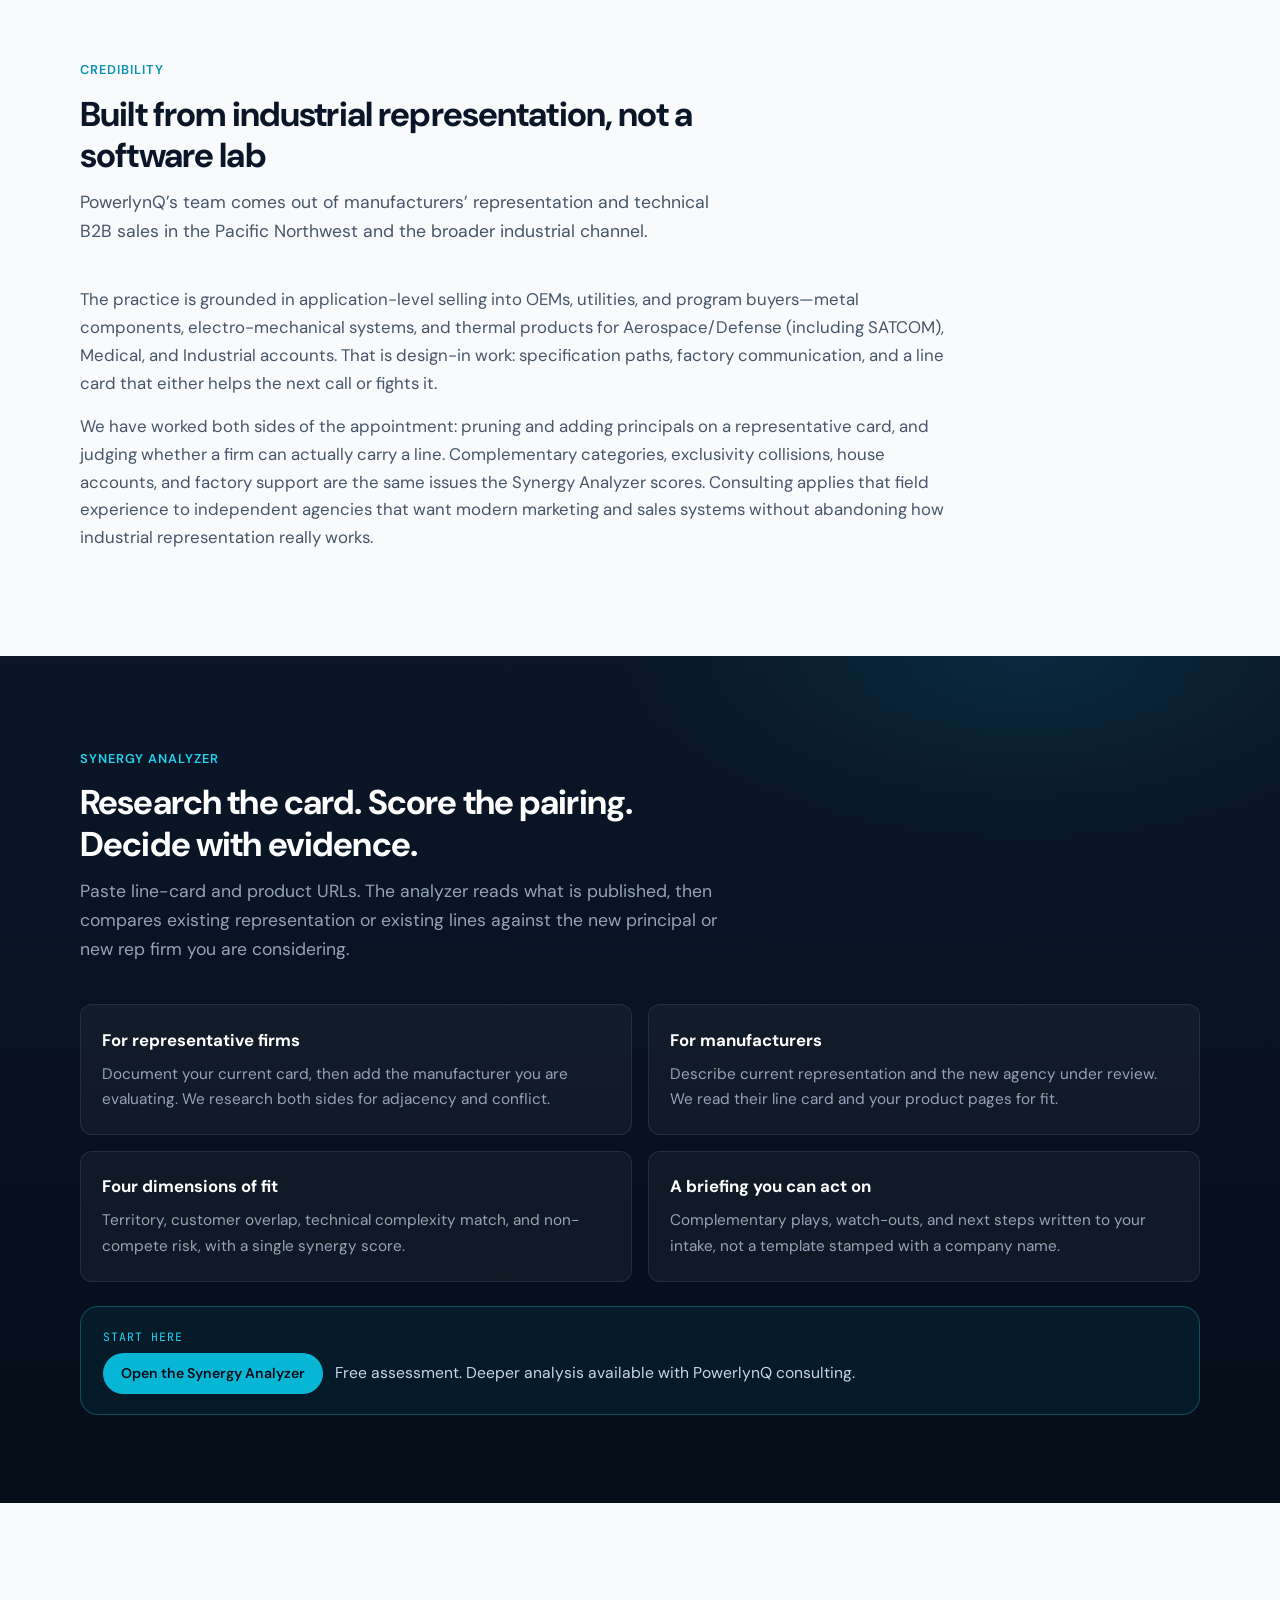
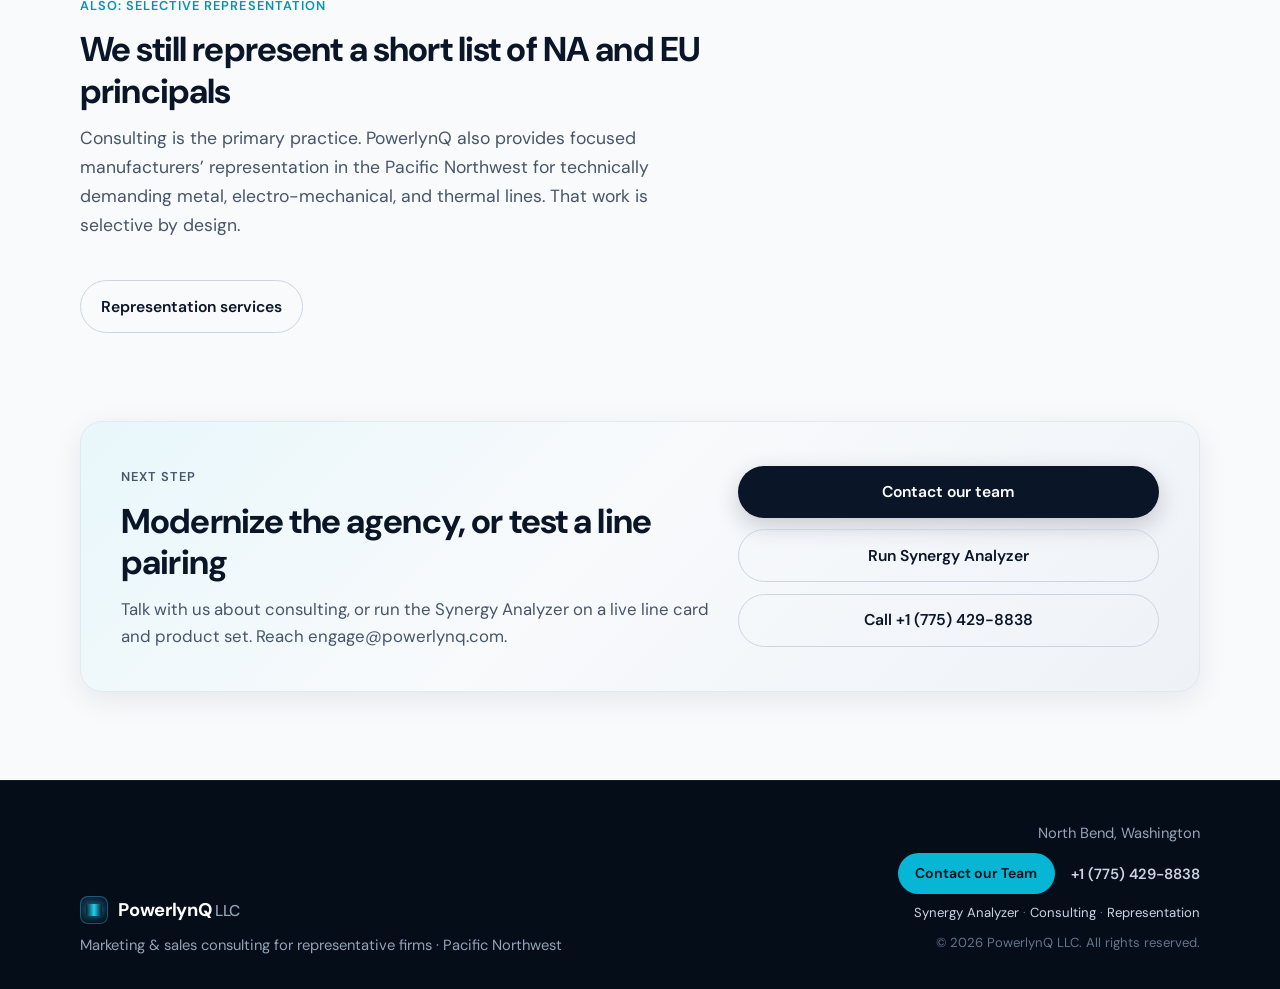
==== commit 6d0acc6f: "Sample pairing story, dual scoring, credibility, methodology, consulting one-pagers" ====
--- a/index.html
+++ b/index.html
@@ -212,6 +212,36 @@
       </div>
     </section>
 
+    <section class="section" id="team">
+      <div class="container">
+        <div class="section-head">
+          <p class="eyebrow">Credibility</p>
+          <h2>Built from industrial representation, not a software lab</h2>
+          <p class="section-lead">
+            PowerlynQ’s team comes out of manufacturers’ representation and technical B2B sales
+            in the Pacific Northwest and the broader industrial channel.
+          </p>
+        </div>
+        <div class="prose-seo">
+          <p>
+            The practice is grounded in application-level selling into OEMs, utilities, and program
+            buyers—metal components, electro-mechanical systems, and thermal products for
+            Aerospace/Defense (including SATCOM), Medical, and Industrial accounts. That is
+            design-in work: specification paths, factory communication, and a line card that
+            either helps the next call or fights it.
+          </p>
+          <p>
+            We have worked both sides of the appointment: pruning and adding principals on a
+            representative card, and judging whether a firm can actually carry a line. Complementary
+            categories, exclusivity collisions, house accounts, and factory support are the same
+            issues the Synergy Analyzer scores. Consulting applies that field experience to
+            independent agencies that want modern marketing and sales systems without abandoning
+            how industrial representation really works.
+          </p>
+        </div>
+      </div>
+    </section>
+
     <section class="section section-dark" id="analyzer">
       <div class="container">
         <div class="section-head light">
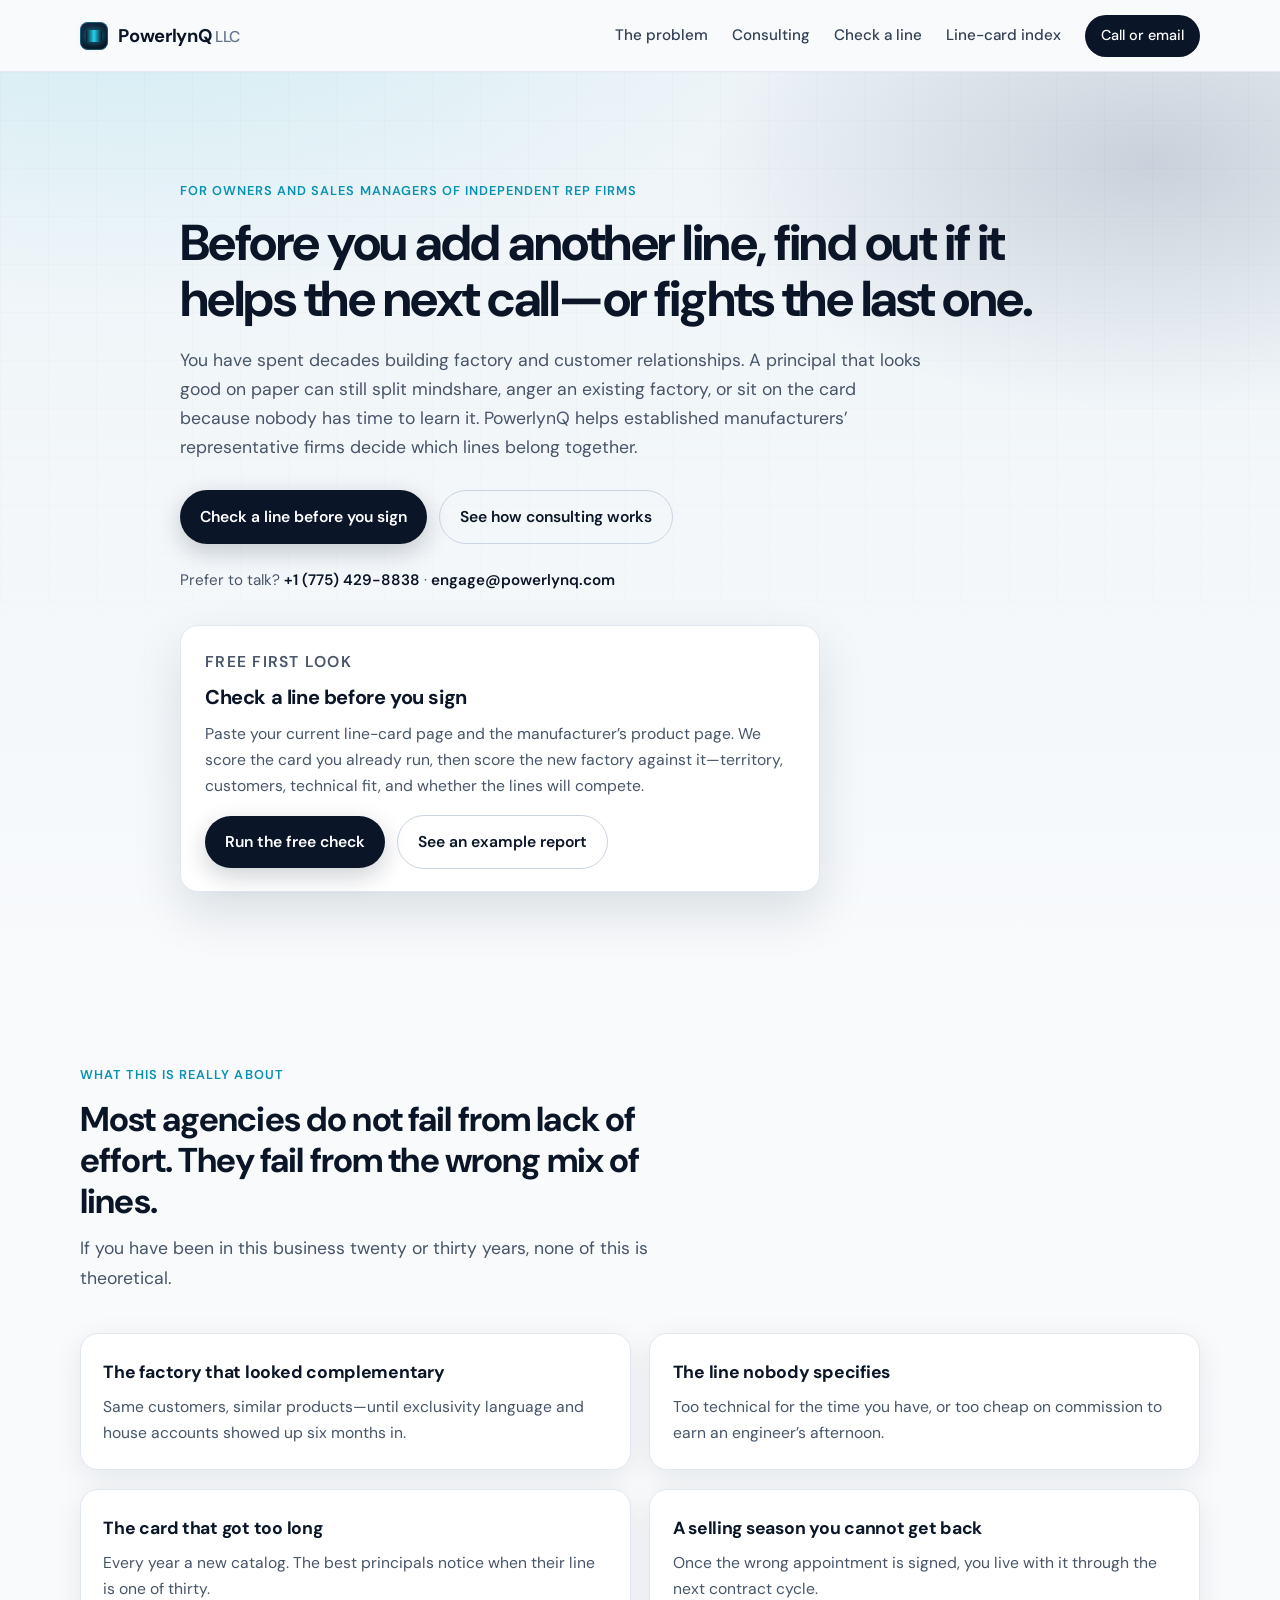
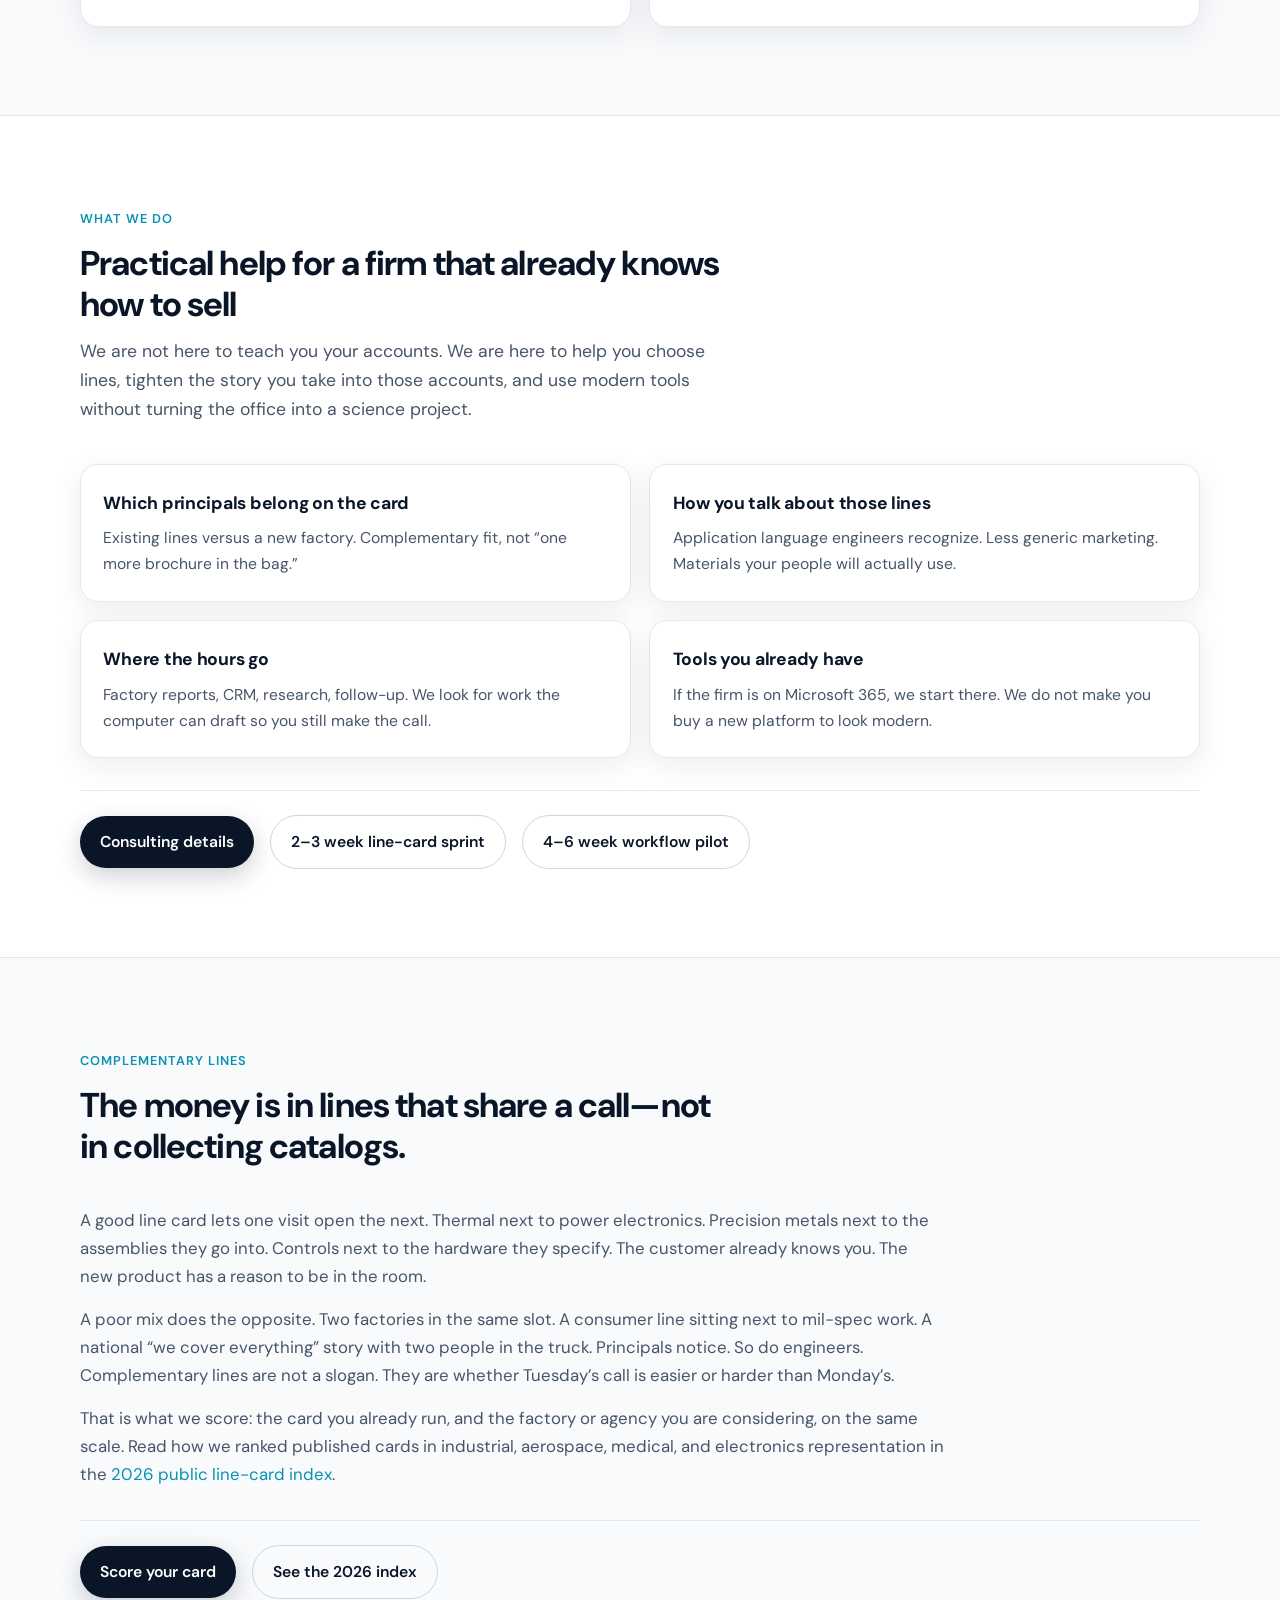
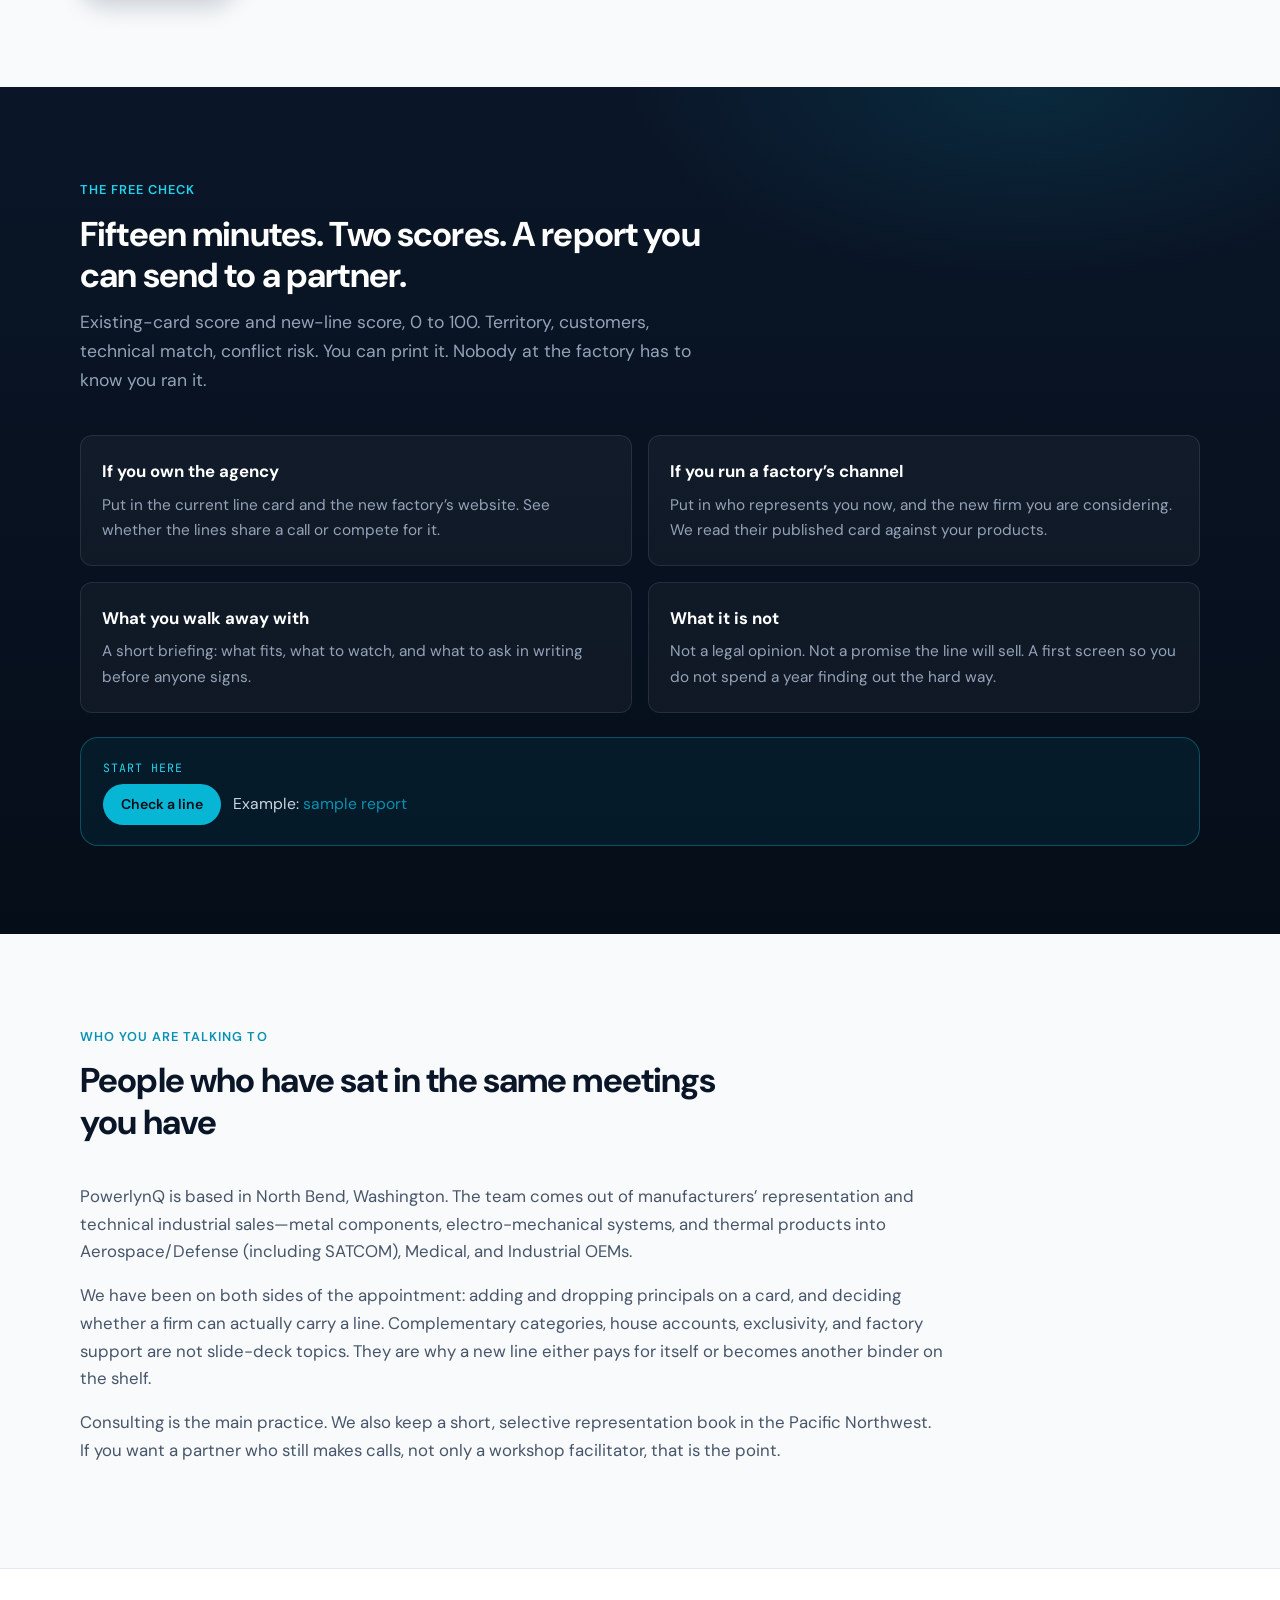
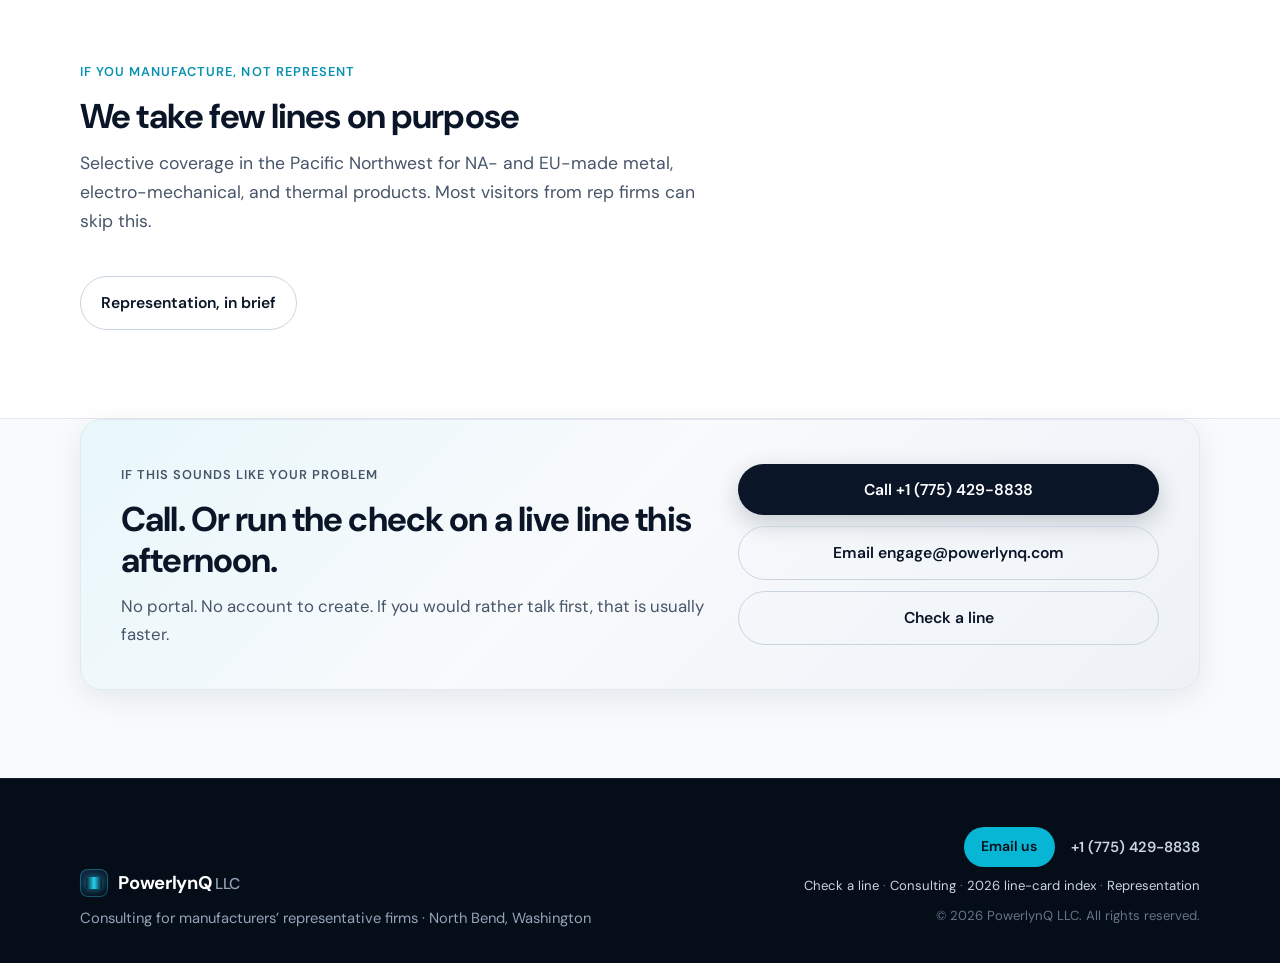
==== commit e525ea03: "Rewrite homepage for rep-firm owners; add 2026 public line-card index" ====
--- a/index.html
+++ b/index.html
@@ -3,21 +3,21 @@
 <head>
   <meta charset="UTF-8" />
   <meta name="viewport" content="width=device-width, initial-scale=1" />
-  <title>Tech-Forward Marketing &amp; Sales Consulting for Rep Firms | PowerlynQ</title>
-  <meta name="description" content="PowerlynQ helps manufacturers’ representative firms modernize marketing and sales with AI-enabled consulting. Evaluate complementary lines and principal–rep synergy with the Synergy Analyzer." />
+  <title>Line-Card Consulting for Manufacturers’ Rep Firms | PowerlynQ</title>
+  <meta name="description" content="PowerlynQ helps established manufacturers’ representative firms decide which principals belong on the line card. Check complementary lines before you add a factory. Consulting, not software hype." />
   <meta name="author" content="PowerlynQ LLC" />
   <meta name="robots" content="index, follow" />
   <link rel="canonical" href="https://powerlynq.com/" />
 
   <meta property="og:type" content="website" />
-  <meta property="og:title" content="Marketing &amp; Sales Consulting for Representative Firms | PowerlynQ" />
-  <meta property="og:description" content="Tech-forward consulting for independent rep firms, plus the Synergy Analyzer for complementary-line and principal–rep fit." />
+  <meta property="og:title" content="Before you add another line, check whether it helps the next call" />
+  <meta property="og:description" content="Consulting for independent manufacturers’ rep firms. Score the card you already run, and the principal you are considering." />
   <meta property="og:url" content="https://powerlynq.com/" />
   <meta property="og:site_name" content="PowerlynQ LLC" />
 
   <meta name="twitter:card" content="summary_large_image" />
-  <meta name="twitter:title" content="Consulting for Rep Firms | PowerlynQ" />
-  <meta name="twitter:description" content="AI-enabled marketing and sales consulting for manufacturers’ representatives. Research line-card synergy before you add a principal." />
+  <meta name="twitter:title" content="Line-card consulting for rep firms | PowerlynQ" />
+  <meta name="twitter:description" content="A bad principal wastes a selling season. Check complementary fit before you sign." />
 
   <link rel="icon" href="favicon.svg" type="image/svg+xml" />
   <link rel="preconnect" href="https://fonts.googleapis.com" />
@@ -31,37 +31,19 @@
   <script type="application/ld+json">
   {
     "@context": "https://schema.org",
-    "@graph": [
-      {
-        "@type": "ProfessionalService",
-        "name": "PowerlynQ LLC",
-        "url": "https://powerlynq.com",
-        "email": "engage@powerlynq.com",
-        "telephone": "+1-775-429-8838",
-        "description": "Tech-forward marketing and sales consulting for manufacturers’ representative firms, including complementary-line and principal–rep synergy analysis.",
-        "areaServed": "US",
-        "address": {
-          "@type": "PostalAddress",
-          "addressLocality": "North Bend",
-          "addressRegion": "WA",
-          "addressCountry": "US"
-        },
-        "knowsAbout": [
-          "manufacturers representative consulting",
-          "complementary product lines",
-          "line card synergy",
-          "principal and rep fit",
-          "industrial channel strategy"
-        ]
-      },
-      {
-        "@type": "WebApplication",
-        "name": "PowerlynQ Synergy Analyzer",
-        "url": "https://powerlynq.com/analyzer/",
-        "applicationCategory": "BusinessApplication",
-        "description": "AI-assisted tool that researches line cards and product pages to evaluate synergy between representative firms and manufacturing principals."
-      }
-    ]
+    "@type": "ProfessionalService",
+    "name": "PowerlynQ LLC",
+    "url": "https://powerlynq.com",
+    "email": "engage@powerlynq.com",
+    "telephone": "+1-775-429-8838",
+    "description": "Marketing and sales consulting for manufacturers’ representative firms, including line-card fit and complementary-line analysis.",
+    "areaServed": "US",
+    "address": {
+      "@type": "PostalAddress",
+      "addressLocality": "North Bend",
+      "addressRegion": "WA",
+      "addressCountry": "US"
+    }
   }
   </script>
 </head>
@@ -75,22 +57,23 @@
         <span class="logo-text">PowerlynQ<span class="logo-llc"> LLC</span></span>
       </a>
       <nav class="nav" aria-label="Primary">
-        <a href="#consulting">Consulting</a>
-        <a href="#synergy">Complementary lines</a>
-        <a href="/analyzer/">Synergy Analyzer</a>
-        <a href="representation.html">Representation</a>
-        <a href="#contact" class="nav-cta">Talk with us</a>
+        <a href="#problem">The problem</a>
+        <a href="consulting.html">Consulting</a>
+        <a href="/analyzer/">Check a line</a>
+        <a href="line-card-index.html">Line-card index</a>
+        <a href="#contact" class="nav-cta">Call or email</a>
       </nav>
       <button class="nav-toggle" type="button" aria-label="Open menu" aria-expanded="false" aria-controls="mobile-nav">
         <span></span><span></span><span></span>
       </button>
     </div>
     <nav class="mobile-nav" id="mobile-nav" hidden>
-      <a href="#consulting">Consulting</a>
-      <a href="#synergy">Complementary lines</a>
-      <a href="/analyzer/">Synergy Analyzer</a>
+      <a href="#problem">The problem</a>
+      <a href="consulting.html">Consulting</a>
+      <a href="/analyzer/">Check a line</a>
+      <a href="line-card-index.html">Line-card index</a>
       <a href="representation.html">Representation</a>
-      <a href="#contact">Talk with us</a>
+      <a href="#contact">Call or email</a>
     </nav>
   </header>
 
@@ -98,217 +81,222 @@
     <section class="hero">
       <div class="hero-grid" aria-hidden="true"></div>
       <div class="container hero-inner hero-wide">
-        <p class="eyebrow">Consulting for manufacturers’ representative firms</p>
-        <h1>Tech-forward marketing and sales consulting for independent rep firms</h1>
+        <p class="eyebrow">For owners and sales managers of independent rep firms</p>
+        <h1>Before you add another line, find out if it helps the next call—or fights the last one.</h1>
         <p class="lead">
-          PowerlynQ helps representative sales agencies modernize how they market, sell, and choose lines.
-          We combine industrial channel craft with AI-enabled research so your people spend more time on
-          complementary principals and less time on administration and guesswork.
+          You have spent decades building factory and customer relationships. A principal that looks good on paper
+          can still split mindshare, anger an existing factory, or sit on the card because nobody has time to learn it.
+          PowerlynQ helps established manufacturers’ representative firms decide which lines belong together.
         </p>
         <div class="btn-row">
-          <a class="btn btn-primary" href="consulting.html">Explore consulting</a>
-          <a class="btn btn-ghost" href="/analyzer/">Run the Synergy Analyzer</a>
-        </div>
-        <ul class="trust-bar" aria-label="Who we serve">
-          <li>Independent rep firms &amp; agencies</li>
-          <li>Line-card and principal fit</li>
-          <li>Platform-agnostic AI</li>
-          <li>Industrial B2B, not consumer SaaS</li>
-        </ul>
+          <a class="btn btn-primary" href="/analyzer/">Check a line before you sign</a>
+          <a class="btn btn-ghost" href="consulting.html">See how consulting works</a>
+        </div>
+        <p class="hero-phone">Prefer to talk? <a href="tel:+17754298838">+1 (775) 429-8838</a> · <a href="mailto:engage@powerlynq.com">engage@powerlynq.com</a></p>
 
         <aside class="hero-tool" aria-labelledby="analyzer-hero-title">
-          <p class="eyebrow">Hero tool</p>
-          <h2 id="analyzer-hero-title">Synergy Analyzer</h2>
-          <p>
-            Research a line card or a manufacturer’s product pages, then score complementary fit,
-            customer overlap, technical match, and non-compete risk, before you add a principal or appoint a rep.
-          </p>
-          <a class="btn btn-primary" href="/analyzer/">Start a synergy assessment</a>
+          <p class="eyebrow">Free first look</p>
+          <h2 id="analyzer-hero-title">Check a line before you sign</h2>
+          <p>
+            Paste your current line-card page and the manufacturer’s product page. We score the card you already
+            run, then score the new factory against it—territory, customers, technical fit, and whether the lines
+            will compete.
+          </p>
+          <a class="btn btn-primary" href="/analyzer/">Run the free check</a>
+          <a class="btn btn-ghost" href="/analyzer/#/sample" style="margin-left:0.5rem">See an example report</a>
         </aside>
       </div>
     </section>
 
-    <section class="section" id="consulting">
-      <div class="container">
-        <div class="section-head">
-          <p class="eyebrow">What we do first</p>
-          <h2>Consulting built for the way rep firms actually work</h2>
+    <section class="section" id="problem">
+      <div class="container">
+        <div class="section-head">
+          <p class="eyebrow">What this is really about</p>
+          <h2>Most agencies do not fail from lack of effort. They fail from the wrong mix of lines.</h2>
           <p class="section-lead">
-            Multi-line agencies juggle factory communication, territory coverage, CRM hygiene, and technical selling.
-            Our work is practical: playbooks, research, and AI workflows your people can own.
+            If you have been in this business twenty or thirty years, none of this is theoretical.
           </p>
         </div>
         <div class="card-grid">
           <article class="card">
-            <h3>Marketing that supports design-ins</h3>
-            <p>Positioning, account messaging, and materials that keep complementary lines visible without turning your agency into a content mill.</p>
-          </article>
-          <article class="card">
-            <h3>Sales process and pipeline discipline</h3>
-            <p>Prioritize principals, accounts, and applications that deserve airtime. AI amplifies focus; it cannot fix an unprioritized book of business.</p>
-          </article>
-          <article class="card">
-            <h3>AI that meets your stack</h3>
-            <p>Platform agnostic: Microsoft Copilot, frontier APIs, or local models when policy requires it. We do not lock you into a single vendor.</p>
-          </article>
-          <article class="card">
-            <h3>Line strategy and synergy</h3>
-            <p>Decide which principals belong together on the card, and which appointments will fight for the same mindshare. That is the work the Synergy Analyzer starts.</p>
+            <h3>The factory that looked complementary</h3>
+            <p>Same customers, similar products—until exclusivity language and house accounts showed up six months in.</p>
+          </article>
+          <article class="card">
+            <h3>The line nobody specifies</h3>
+            <p>Too technical for the time you have, or too cheap on commission to earn an engineer’s afternoon.</p>
+          </article>
+          <article class="card">
+            <h3>The card that got too long</h3>
+            <p>Every year a new catalog. The best principals notice when their line is one of thirty.</p>
+          </article>
+          <article class="card">
+            <h3>A selling season you cannot get back</h3>
+            <p>Once the wrong appointment is signed, you live with it through the next contract cycle.</p>
+          </article>
+        </div>
+      </div>
+    </section>
+
+    <section class="section section-alt" id="consulting">
+      <div class="container">
+        <div class="section-head">
+          <p class="eyebrow">What we do</p>
+          <h2>Practical help for a firm that already knows how to sell</h2>
+          <p class="section-lead">
+            We are not here to teach you your accounts. We are here to help you choose lines, tighten the story
+            you take into those accounts, and use modern tools without turning the office into a science project.
+          </p>
+        </div>
+        <div class="card-grid">
+          <article class="card">
+            <h3>Which principals belong on the card</h3>
+            <p>Existing lines versus a new factory. Complementary fit, not “one more brochure in the bag.”</p>
+          </article>
+          <article class="card">
+            <h3>How you talk about those lines</h3>
+            <p>Application language engineers recognize. Less generic marketing. Materials your people will actually use.</p>
+          </article>
+          <article class="card">
+            <h3>Where the hours go</h3>
+            <p>Factory reports, CRM, research, follow-up. We look for work the computer can draft so you still make the call.</p>
+          </article>
+          <article class="card">
+            <h3>Tools you already have</h3>
+            <p>If the firm is on Microsoft 365, we start there. We do not make you buy a new platform to look modern.</p>
           </article>
         </div>
         <div class="team-contact">
-          <a class="btn btn-primary" href="consulting.html">Full consulting practice</a>
-          <a class="btn btn-ghost" href="mailto:engage@powerlynq.com?subject=Rep%20Firm%20Consulting">Email engage@powerlynq.com</a>
-        </div>
-      </div>
-    </section>
-
-    <section class="section section-alt" id="synergy">
-      <div class="container">
-        <div class="section-head">
-          <p class="eyebrow">Complementary lines &amp; channel fit</p>
-          <h2>The best combination of rep firm and principal is a strategy decision</h2>
+          <a class="btn btn-primary" href="consulting.html">Consulting details</a>
+          <a class="btn btn-ghost" href="engagement-line-card.html">2–3 week line-card sprint</a>
+          <a class="btn btn-ghost" href="engagement-ai-pilot.html">4–6 week workflow pilot</a>
+        </div>
+      </div>
+    </section>
+
+    <section class="section" id="synergy">
+      <div class="container">
+        <div class="section-head">
+          <p class="eyebrow">Complementary lines</p>
+          <h2>The money is in lines that share a call—not in collecting catalogs.</h2>
+        </div>
+        <div class="prose-seo">
+          <p>
+            A good line card lets one visit open the next. Thermal next to power electronics. Precision metals next
+            to the assemblies they go into. Controls next to the hardware they specify. The customer already knows
+            you. The new product has a reason to be in the room.
+          </p>
+          <p>
+            A poor mix does the opposite. Two factories in the same slot. A consumer line sitting next to mil-spec
+            work. A national “we cover everything” story with two people in the truck. Principals notice. So do
+            engineers. Complementary lines are not a slogan. They are whether Tuesday’s call is easier or harder
+            than Monday’s.
+          </p>
+          <p>
+            That is what we score: the card you already run, and the factory or agency you are considering, on the
+            same scale. Read how we ranked published cards in industrial, aerospace, medical, and electronics
+            representation in the <a href="line-card-index.html">2026 public line-card index</a>.
+          </p>
+        </div>
+        <div class="team-contact">
+          <a class="btn btn-primary" href="/analyzer/">Score your card</a>
+          <a class="btn btn-ghost" href="line-card-index.html">See the 2026 index</a>
+        </div>
+      </div>
+    </section>
+
+    <section class="section section-dark" id="analyzer">
+      <div class="container">
+        <div class="section-head light">
+          <p class="eyebrow">The free check</p>
+          <h2>Fifteen minutes. Two scores. A report you can send to a partner.</h2>
           <p class="section-lead">
-            Revenue in industrial representation rarely comes from adding “one more catalog.” It comes from
-            <strong>complementary lines</strong> that share customers, specification paths, and field credibility
-            without colliding on exclusivity.
-          </p>
-        </div>
-        <div class="prose-seo">
-          <p>
-            A manufacturers’ representative firm wins when its line card tells a coherent story to OEMs, distributors,
-            utilities, and engineers. Complementary product categories let one sales call open the next: thermal next to
-            power electronics, precision metals next to electro-mechanical assemblies, controls next to the hardware they specify.
-            Poor combinations do the opposite. Competing or near-competing principals split mindshare, create house-account
-            conflict, and force the firm to choose whom to starve.
-          </p>
-          <h3>Why synergy between rep and principal matters</h3>
-          <p>
-            Principals do not just hire coverage. They hire existing relationships, technical carrying capacity, and a
-            card that makes their product easier to specify. The highest-performing appointments pair a manufacturer’s
-            system with a firm that already calls on the right buyer types in the right territory, with adjacent, not
-            conflicting, lines. That pairing is <strong>line-card synergy</strong>: geography, customer overlap, technical
-            depth, and a clean non-compete posture.
-          </p>
-          <h3>What “best possible combination” looks like</h3>
-          <p>
-            For a rep firm, the best new principal extends the current book: same or adjacent accounts, a complexity
-            level the team can support, and factory support that matches how you sell. For a manufacturer, the best
-            new representative already holds complementary lines and customer relationships, and can show where
-            existing representation is thin. Guessing from a brochure wastes a selling season. Structured research of
-            published line cards and product pages is a faster, more honest first screen.
-          </p>
-          <h3>How PowerlynQ evaluates fit</h3>
-          <p>
-            The <a href="/analyzer/">Synergy Analyzer</a> is built for that screen. It separates <em>existing</em> lines
-            or representation from the <em>new</em> firm or principal under consideration, then researches the URLs you
-            provide: line-card pages, product catalogs, and manufacturer sites. The output is a scored briefing on
-            complementary potential, risks, and recommended next steps, not a generic industry memo.
-          </p>
-        </div>
-        <div class="team-contact">
-          <a class="btn btn-primary" href="/analyzer/">Evaluate complementary fit</a>
-        </div>
-      </div>
-    </section>
-
-    <section class="section" id="team">
-      <div class="container">
-        <div class="section-head">
-          <p class="eyebrow">Credibility</p>
-          <h2>Built from industrial representation, not a software lab</h2>
-          <p class="section-lead">
-            PowerlynQ’s team comes out of manufacturers’ representation and technical B2B sales
-            in the Pacific Northwest and the broader industrial channel.
-          </p>
-        </div>
-        <div class="prose-seo">
-          <p>
-            The practice is grounded in application-level selling into OEMs, utilities, and program
-            buyers—metal components, electro-mechanical systems, and thermal products for
-            Aerospace/Defense (including SATCOM), Medical, and Industrial accounts. That is
-            design-in work: specification paths, factory communication, and a line card that
-            either helps the next call or fights it.
-          </p>
-          <p>
-            We have worked both sides of the appointment: pruning and adding principals on a
-            representative card, and judging whether a firm can actually carry a line. Complementary
-            categories, exclusivity collisions, house accounts, and factory support are the same
-            issues the Synergy Analyzer scores. Consulting applies that field experience to
-            independent agencies that want modern marketing and sales systems without abandoning
-            how industrial representation really works.
-          </p>
-        </div>
-      </div>
-    </section>
-
-    <section class="section section-dark" id="analyzer">
-      <div class="container">
-        <div class="section-head light">
-          <p class="eyebrow">Synergy Analyzer</p>
-          <h2>Research the card. Score the pairing. Decide with evidence.</h2>
-          <p class="section-lead">
-            Paste line-card and product URLs. The analyzer reads what is published, then compares existing
-            representation or existing lines against the new principal or new rep firm you are considering.
+            Existing-card score and new-line score, 0 to 100. Territory, customers, technical match, conflict risk.
+            You can print it. Nobody at the factory has to know you ran it.
           </p>
         </div>
         <div class="advantage-grid">
           <article class="advantage">
-            <h3>For representative firms</h3>
-            <p>Document your current card, then add the manufacturer you are evaluating. We research both sides for adjacency and conflict.</p>
+            <h3>If you own the agency</h3>
+            <p>Put in the current line card and the new factory’s website. See whether the lines share a call or compete for it.</p>
           </article>
           <article class="advantage">
-            <h3>For manufacturers</h3>
-            <p>Describe current representation and the new agency under review. We read their line card and your product pages for fit.</p>
+            <h3>If you run a factory’s channel</h3>
+            <p>Put in who represents you now, and the new firm you are considering. We read their published card against your products.</p>
           </article>
           <article class="advantage">
-            <h3>Four dimensions of fit</h3>
-            <p>Territory, customer overlap, technical complexity match, and non-compete risk, with a single synergy score.</p>
+            <h3>What you walk away with</h3>
+            <p>A short briefing: what fits, what to watch, and what to ask in writing before anyone signs.</p>
           </article>
           <article class="advantage">
-            <h3>A briefing you can act on</h3>
-            <p>Complementary plays, watch-outs, and next steps written to your intake, not a template stamped with a company name.</p>
+            <h3>What it is not</h3>
+            <p>Not a legal opinion. Not a promise the line will sell. A first screen so you do not spend a year finding out the hard way.</p>
           </article>
         </div>
         <div class="ai-callout">
           <p class="mono-label">Start here</p>
           <p>
-            <a class="btn-footer" href="/analyzer/">Open the Synergy Analyzer</a>
-            &nbsp; Free assessment. Deeper analysis available with PowerlynQ consulting.
-          </p>
-        </div>
-      </div>
-    </section>
-
-    <section class="section" id="representation">
-      <div class="container">
-        <div class="section-head">
-          <p class="eyebrow">Also: selective representation</p>
-          <h2>We still represent a short list of NA and EU principals</h2>
+            <a class="btn-footer" href="/analyzer/">Check a line</a>
+            &nbsp; Example: <a href="/analyzer/#/sample">sample report</a>
+          </p>
+        </div>
+      </div>
+    </section>
+
+    <section class="section" id="team">
+      <div class="container">
+        <div class="section-head">
+          <p class="eyebrow">Who you are talking to</p>
+          <h2>People who have sat in the same meetings you have</h2>
+        </div>
+        <div class="prose-seo">
+          <p>
+            PowerlynQ is based in North Bend, Washington. The team comes out of manufacturers’ representation
+            and technical industrial sales—metal components, electro-mechanical systems, and thermal products
+            into Aerospace/Defense (including SATCOM), Medical, and Industrial OEMs.
+          </p>
+          <p>
+            We have been on both sides of the appointment: adding and dropping principals on a card, and deciding
+            whether a firm can actually carry a line. Complementary categories, house accounts, exclusivity, and
+            factory support are not slide-deck topics. They are why a new line either pays for itself or becomes
+            another binder on the shelf.
+          </p>
+          <p>
+            Consulting is the main practice. We also keep a short, selective representation book in the Pacific
+            Northwest. If you want a partner who still makes calls, not only a workshop facilitator, that is the
+            point.
+          </p>
+        </div>
+      </div>
+    </section>
+
+    <section class="section section-alt" id="representation">
+      <div class="container">
+        <div class="section-head">
+          <p class="eyebrow">If you manufacture, not represent</p>
+          <h2>We take few lines on purpose</h2>
           <p class="section-lead">
-            Consulting is the primary practice. PowerlynQ also provides focused manufacturers’ representation
-            in the Pacific Northwest for technically demanding metal, electro-mechanical, and thermal lines.
-            That work is selective by design.
-          </p>
-        </div>
-        <a class="btn btn-ghost" href="representation.html">Representation services</a>
+            Selective coverage in the Pacific Northwest for NA- and EU-made metal, electro-mechanical, and thermal
+            products. Most visitors from rep firms can skip this.
+          </p>
+        </div>
+        <a class="btn btn-ghost" href="representation.html">Representation, in brief</a>
       </div>
     </section>
 
     <section class="section section-cta" id="contact">
       <div class="container cta-panel">
         <div>
-          <p class="eyebrow">Next step</p>
-          <h2>Modernize the agency, or test a line pairing</h2>
-          <p>
-            Talk with us about consulting, or run the Synergy Analyzer on a live line card and product set.
-            Reach engage@powerlynq.com.
+          <p class="eyebrow">If this sounds like your problem</p>
+          <h2>Call. Or run the check on a live line this afternoon.</h2>
+          <p>
+            No portal. No account to create. If you would rather talk first, that is usually faster.
           </p>
         </div>
         <div class="cta-actions">
-          <a class="btn btn-primary" href="mailto:engage@powerlynq.com?subject=PowerlynQ%20Consulting">Contact our team</a>
-          <a class="btn btn-ghost-dark" href="/analyzer/">Run Synergy Analyzer</a>
-          <a class="btn btn-ghost-dark" href="tel:+17754298838">Call +1 (775) 429-8838</a>
+          <a class="btn btn-primary" href="tel:+17754298838">Call +1 (775) 429-8838</a>
+          <a class="btn btn-ghost-dark" href="mailto:engage@powerlynq.com?subject=Line%20card%20question">Email engage@powerlynq.com</a>
+          <a class="btn btn-ghost-dark" href="/analyzer/">Check a line</a>
         </div>
       </div>
     </section>
@@ -321,17 +309,17 @@
           <span class="logo-mark" aria-hidden="true"></span>
           <span class="logo-text">PowerlynQ<span class="logo-llc"> LLC</span></span>
         </div>
-        <p class="footer-tag">Marketing &amp; sales consulting for representative firms · Pacific Northwest</p>
+        <p class="footer-tag">Consulting for manufacturers’ representative firms · North Bend, Washington</p>
       </div>
       <div class="footer-meta">
-        <p>North Bend, Washington</p>
         <p class="footer-actions">
-          <a class="btn btn-footer" href="mailto:engage@powerlynq.com?subject=PowerlynQ%20Inquiry">Contact our Team</a>
+          <a class="btn btn-footer" href="mailto:engage@powerlynq.com">Email us</a>
           <a class="footer-phone" href="tel:+17754298838">+1 (775) 429-8838</a>
         </p>
         <p class="fine">
-          <a href="/analyzer/">Synergy Analyzer</a> ·
+          <a href="/analyzer/">Check a line</a> ·
           <a href="consulting.html">Consulting</a> ·
+          <a href="line-card-index.html">2026 line-card index</a> ·
           <a href="representation.html">Representation</a>
         </p>
         <p class="fine">&copy; <span id="year"></span> PowerlynQ LLC. All rights reserved.</p>
--- a/styles.css
+++ b/styles.css
@@ -494,6 +494,49 @@
   margin-bottom: 0.45rem;
 }
 .hero-tool p { color: var(--text-muted); font-size: 0.98rem; margin-bottom: 1rem; }
+.hero-phone {
+  font-size: 0.95rem;
+  color: var(--slate-600);
+  margin: -0.5rem 0 0.5rem;
+}
+.hero-phone a { font-weight: 600; color: var(--navy-900); }
+.hero-phone a:hover { color: var(--cyan-600); }
+
+.rank-table {
+  width: 100%;
+  border-collapse: collapse;
+  background: var(--white);
+  border-radius: var(--radius);
+  overflow: hidden;
+  box-shadow: var(--shadow);
+  font-size: 0.95rem;
+  margin: 1.25rem 0 2rem;
+}
+.rank-table th, .rank-table td {
+  padding: 0.85rem 1rem;
+  text-align: left;
+  border-bottom: 1px solid var(--border);
+  vertical-align: top;
+}
+.rank-table th {
+  background: var(--navy-900);
+  color: var(--white);
+  font-size: 0.75rem;
+  letter-spacing: 0.06em;
+  text-transform: uppercase;
+}
+.rank-table tr:last-child td { border-bottom: 0; }
+.rank-score { font-weight: 700; font-variant-numeric: tabular-nums; white-space: nowrap; }
+.rank-note { font-size: 0.88rem; color: var(--text-muted); margin-top: 0.25rem; }
+.disclaimer-box {
+  background: var(--slate-100);
+  border: 1px solid var(--border);
+  border-radius: var(--radius);
+  padding: 1.1rem 1.25rem;
+  font-size: 0.9rem;
+  color: var(--text-muted);
+  margin-top: 2rem;
+}
 .prose-seo { max-width: 72ch; }
 .prose-seo p { color: var(--text-muted); margin-bottom: 1rem; }
 .prose-seo h3 {
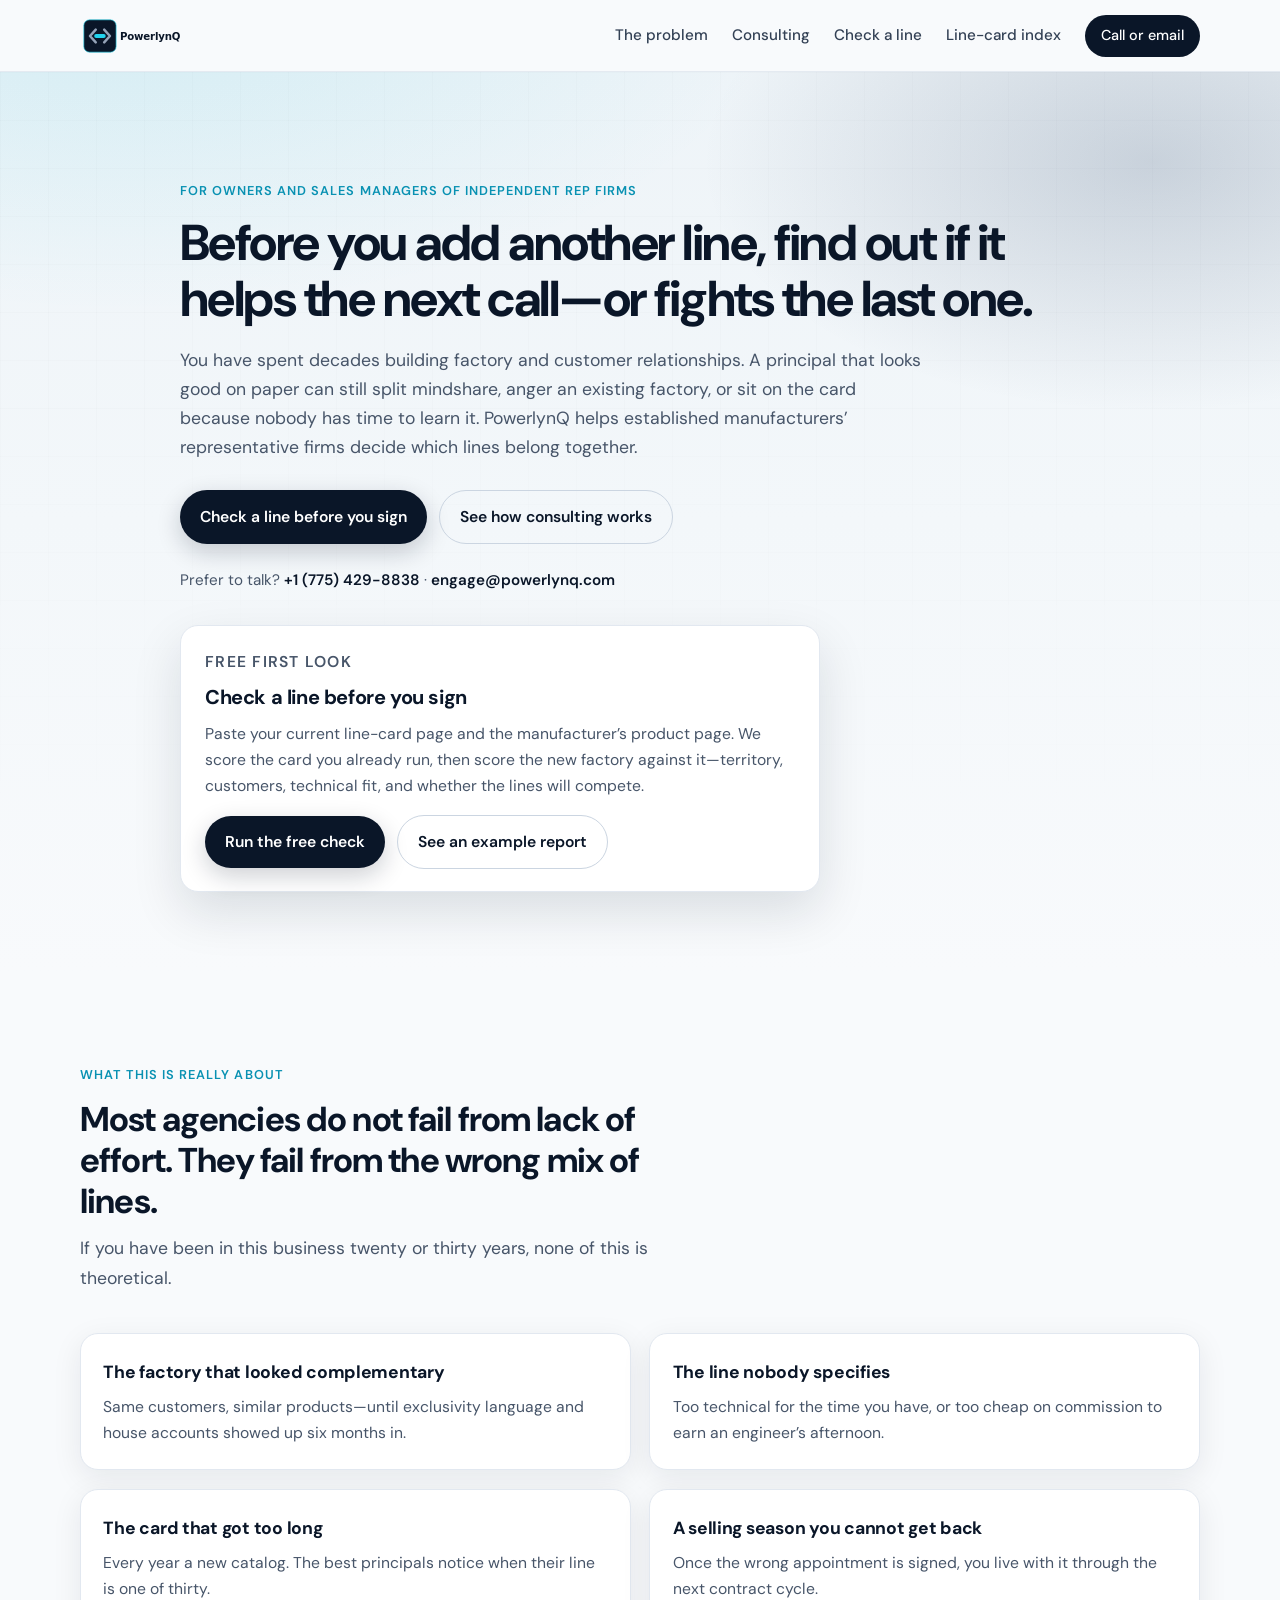
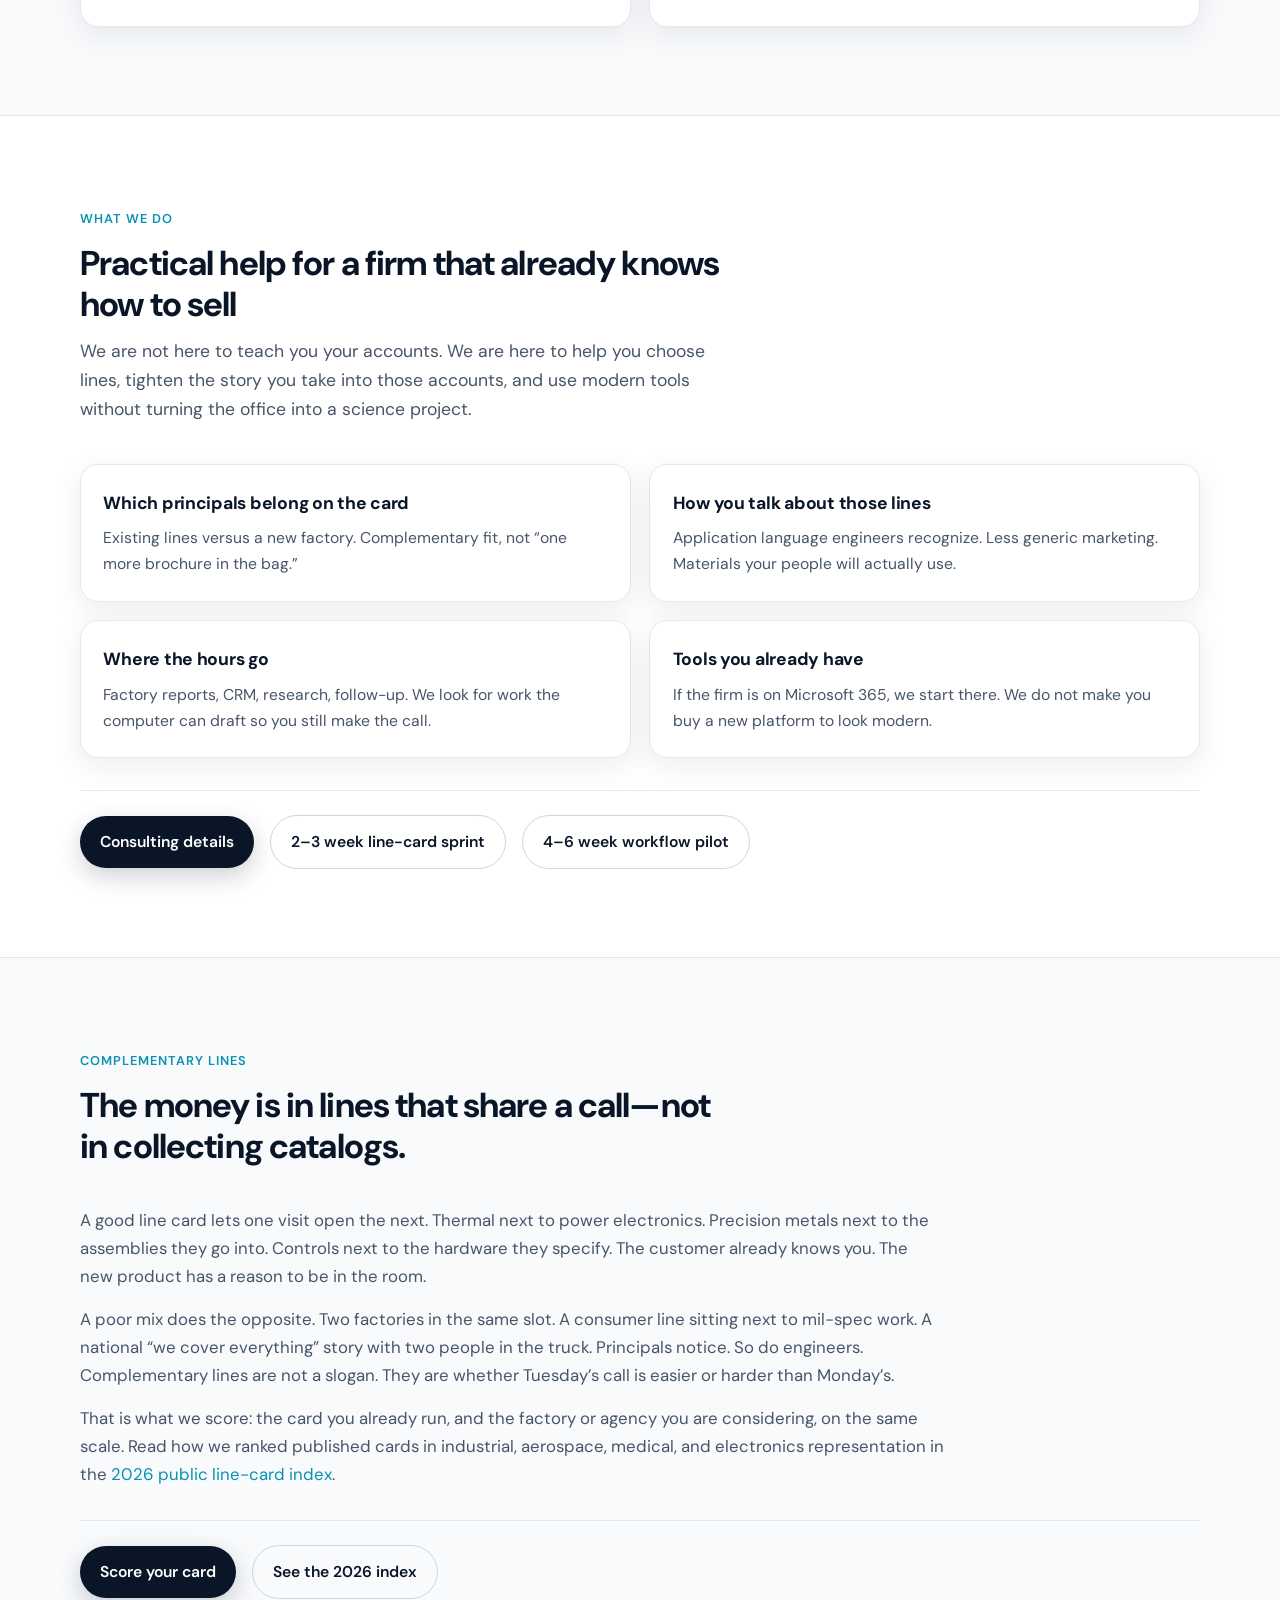
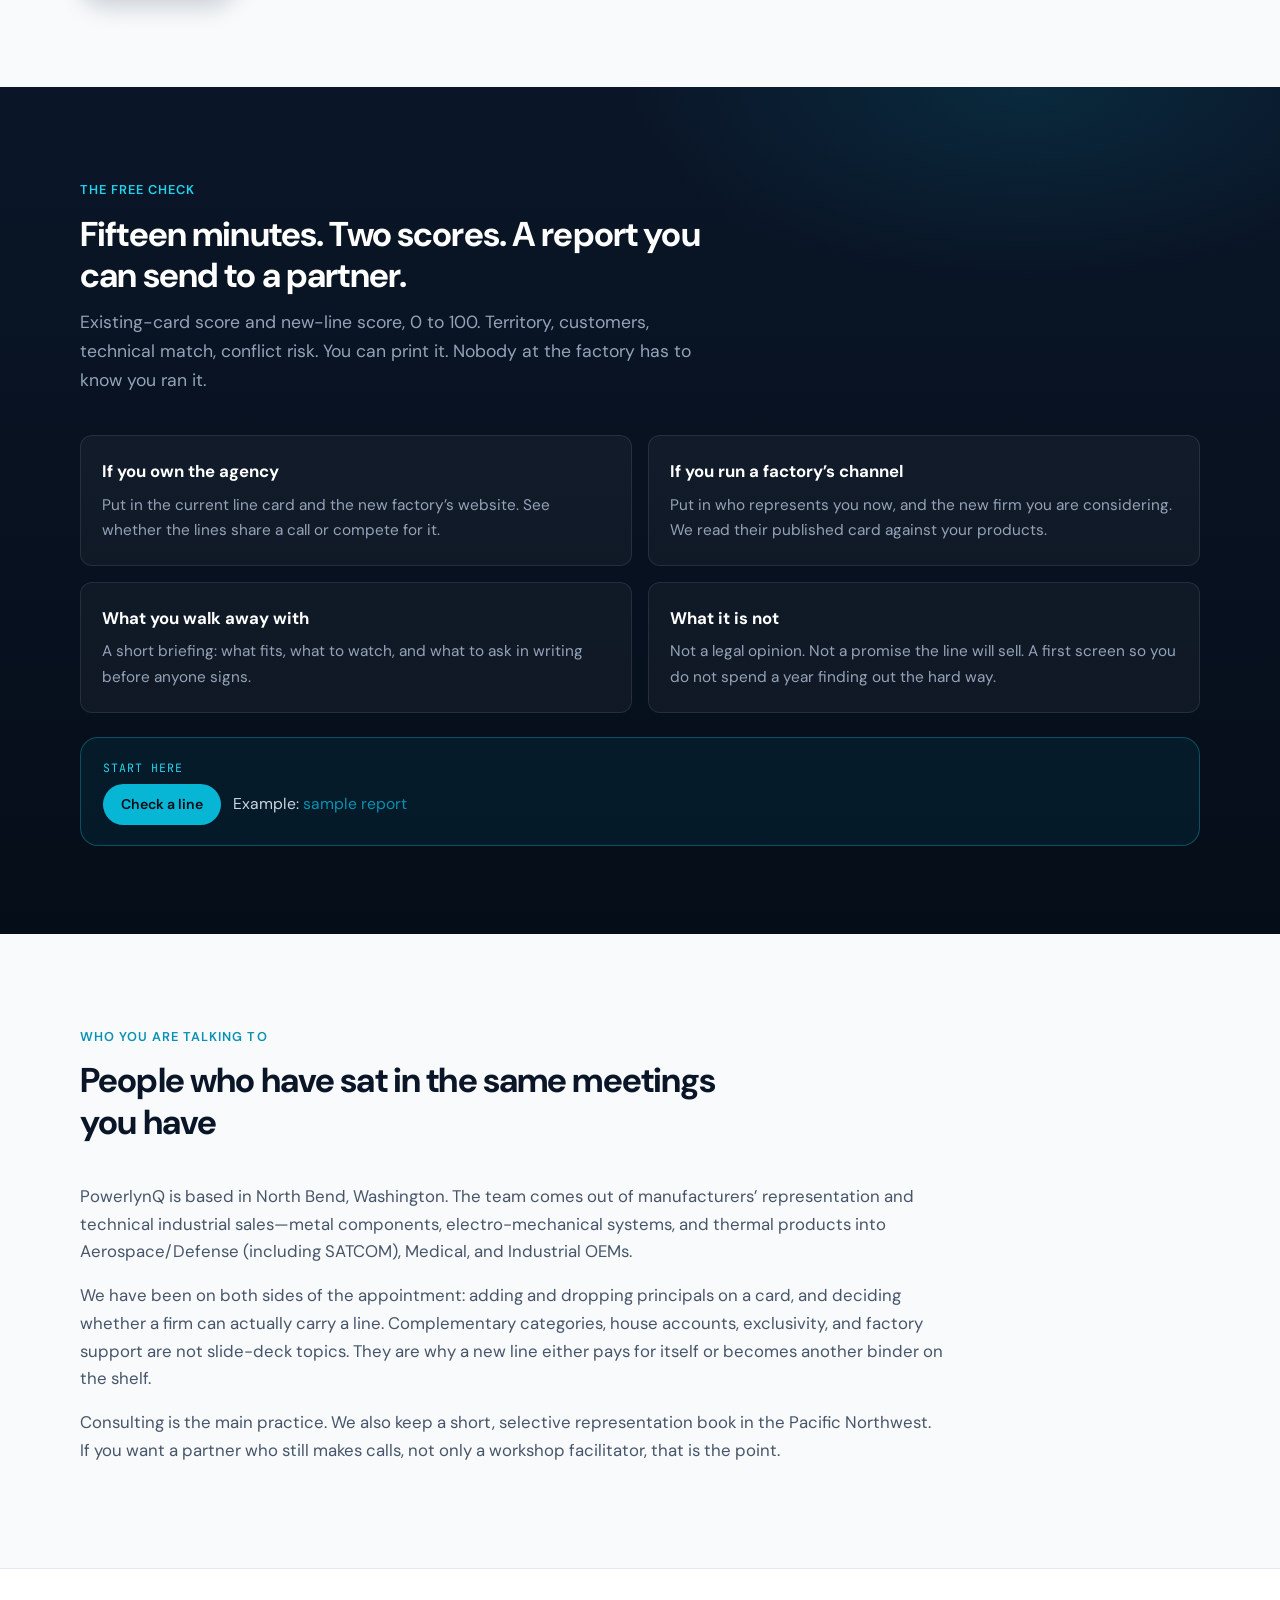
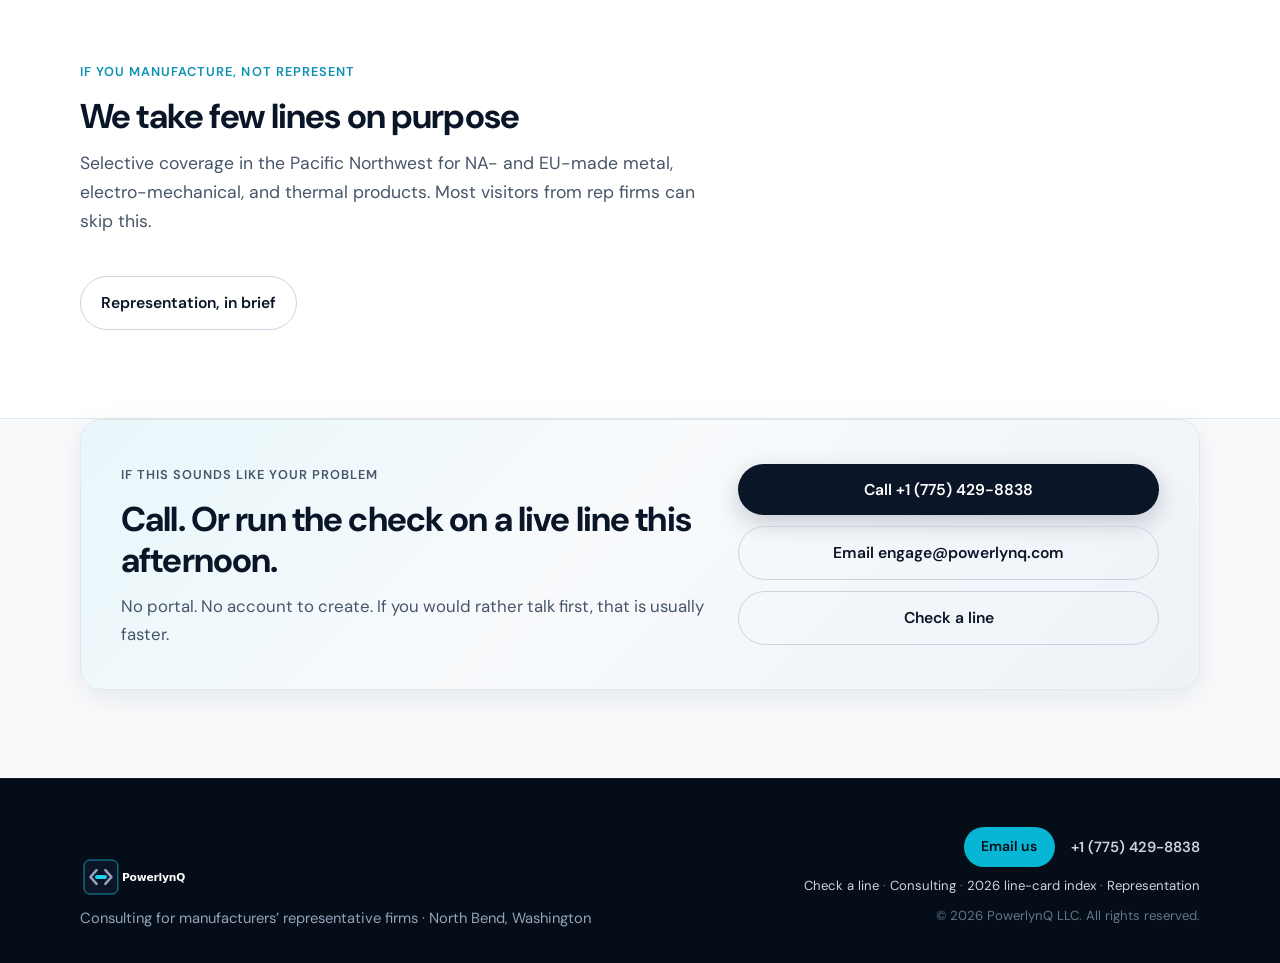
==== commit ccdccc8d: "Add official PowerlynQ logo set and use SVG lockup across the site" ====
--- a/index.html
+++ b/index.html
@@ -20,6 +20,8 @@
   <meta name="twitter:description" content="A bad principal wastes a selling season. Check complementary fit before you sign." />
 
   <link rel="icon" href="favicon.svg" type="image/svg+xml" />
+  <link rel="apple-touch-icon" href="apple-touch-icon.png" />
+  <meta property="og:image" content="https://powerlynq.com/logos/powerlynq-icon-800-dark.png" />
   <link rel="preconnect" href="https://fonts.googleapis.com" />
   <link rel="preconnect" href="https://fonts.gstatic.com" crossorigin />
   <link href="https://fonts.googleapis.com/css2?family=DM+Sans:ital,opsz,wght@0,9..40,400;0,9..40,500;0,9..40,600;0,9..40,700;1,9..40,400&family=JetBrains+Mono:wght@500&display=swap" rel="stylesheet" />
@@ -34,6 +36,7 @@
     "@type": "ProfessionalService",
     "name": "PowerlynQ LLC",
     "url": "https://powerlynq.com",
+    "logo": "https://powerlynq.com/logos/powerlynq-icon.svg",
     "email": "engage@powerlynq.com",
     "telephone": "+1-775-429-8838",
     "description": "Marketing and sales consulting for manufacturers’ representative firms, including line-card fit and complementary-line analysis.",
@@ -52,9 +55,8 @@
 
   <header class="site-header" id="top">
     <div class="container header-inner">
-      <a class="logo" href="#top" aria-label="PowerlynQ LLC home">
-        <span class="logo-mark" aria-hidden="true"></span>
-        <span class="logo-text">PowerlynQ<span class="logo-llc"> LLC</span></span>
+      <a class="logo" href="#top" aria-label="PowerlynQ home">
+        <img class="logo-lockup" src="logos/powerlynq-lockup-light.svg" alt="PowerlynQ" width="1100" height="360" />
       </a>
       <nav class="nav" aria-label="Primary">
         <a href="#problem">The problem</a>
@@ -306,8 +308,7 @@
     <div class="container footer-inner">
       <div>
         <div class="logo logo-footer">
-          <span class="logo-mark" aria-hidden="true"></span>
-          <span class="logo-text">PowerlynQ<span class="logo-llc"> LLC</span></span>
+          <img class="logo-lockup" src="logos/powerlynq-lockup-dark.svg" alt="PowerlynQ" width="1100" height="360" />
         </div>
         <p class="footer-tag">Consulting for manufacturers’ representative firms · North Bend, Washington</p>
       </div>
--- a/styles.css
+++ b/styles.css
@@ -82,18 +82,28 @@
 .logo {
   display: inline-flex; align-items: center; gap: 0.65rem;
   color: var(--navy-900); font-weight: 700; letter-spacing: -0.02em;
+  line-height: 0;
 }
 .logo:hover { color: var(--navy-900); }
+.logo-lockup {
+  display: block;
+  height: 40px;
+  width: auto;
+  max-width: 200px;
+}
+.logo-footer .logo-lockup {
+  height: 42px;
+  max-width: 210px;
+}
+.logo-icon {
+  display: block;
+  height: 36px;
+  width: 36px;
+}
 .logo-mark {
   width: 28px; height: 28px; border-radius: 8px;
   background: linear-gradient(145deg, var(--navy-800), var(--navy-950));
   position: relative; box-shadow: inset 0 0 0 1px rgba(34, 211, 238, 0.35);
-}
-.logo-mark::after {
-  content: ""; position: absolute; inset: 8px 6px 8px 6px;
-  border-radius: 2px;
-  background: linear-gradient(90deg, transparent, var(--cyan-400), transparent);
-  box-shadow: 0 0 8px rgba(34, 211, 238, 0.6);
 }
 .logo-text { font-size: 1.15rem; }
 .logo-llc { font-weight: 500; color: var(--slate-500); font-size: 0.85em; }
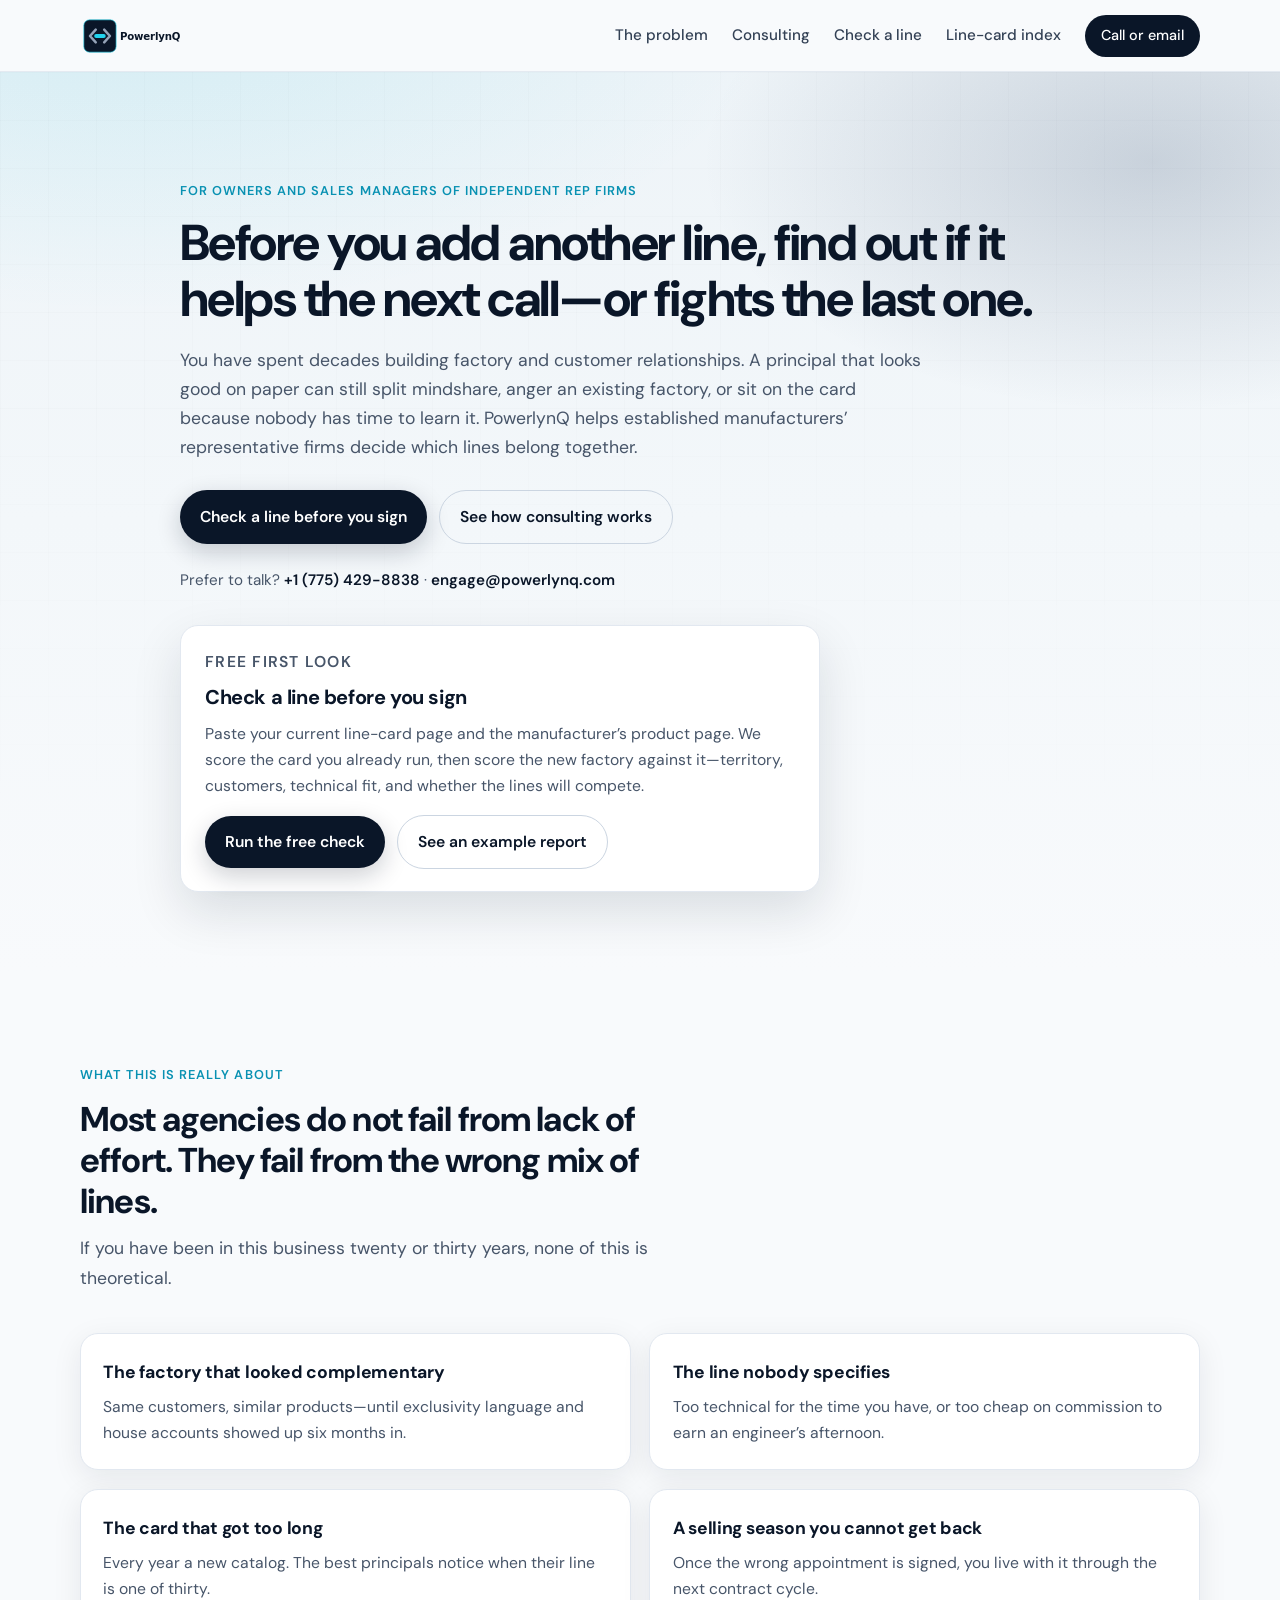
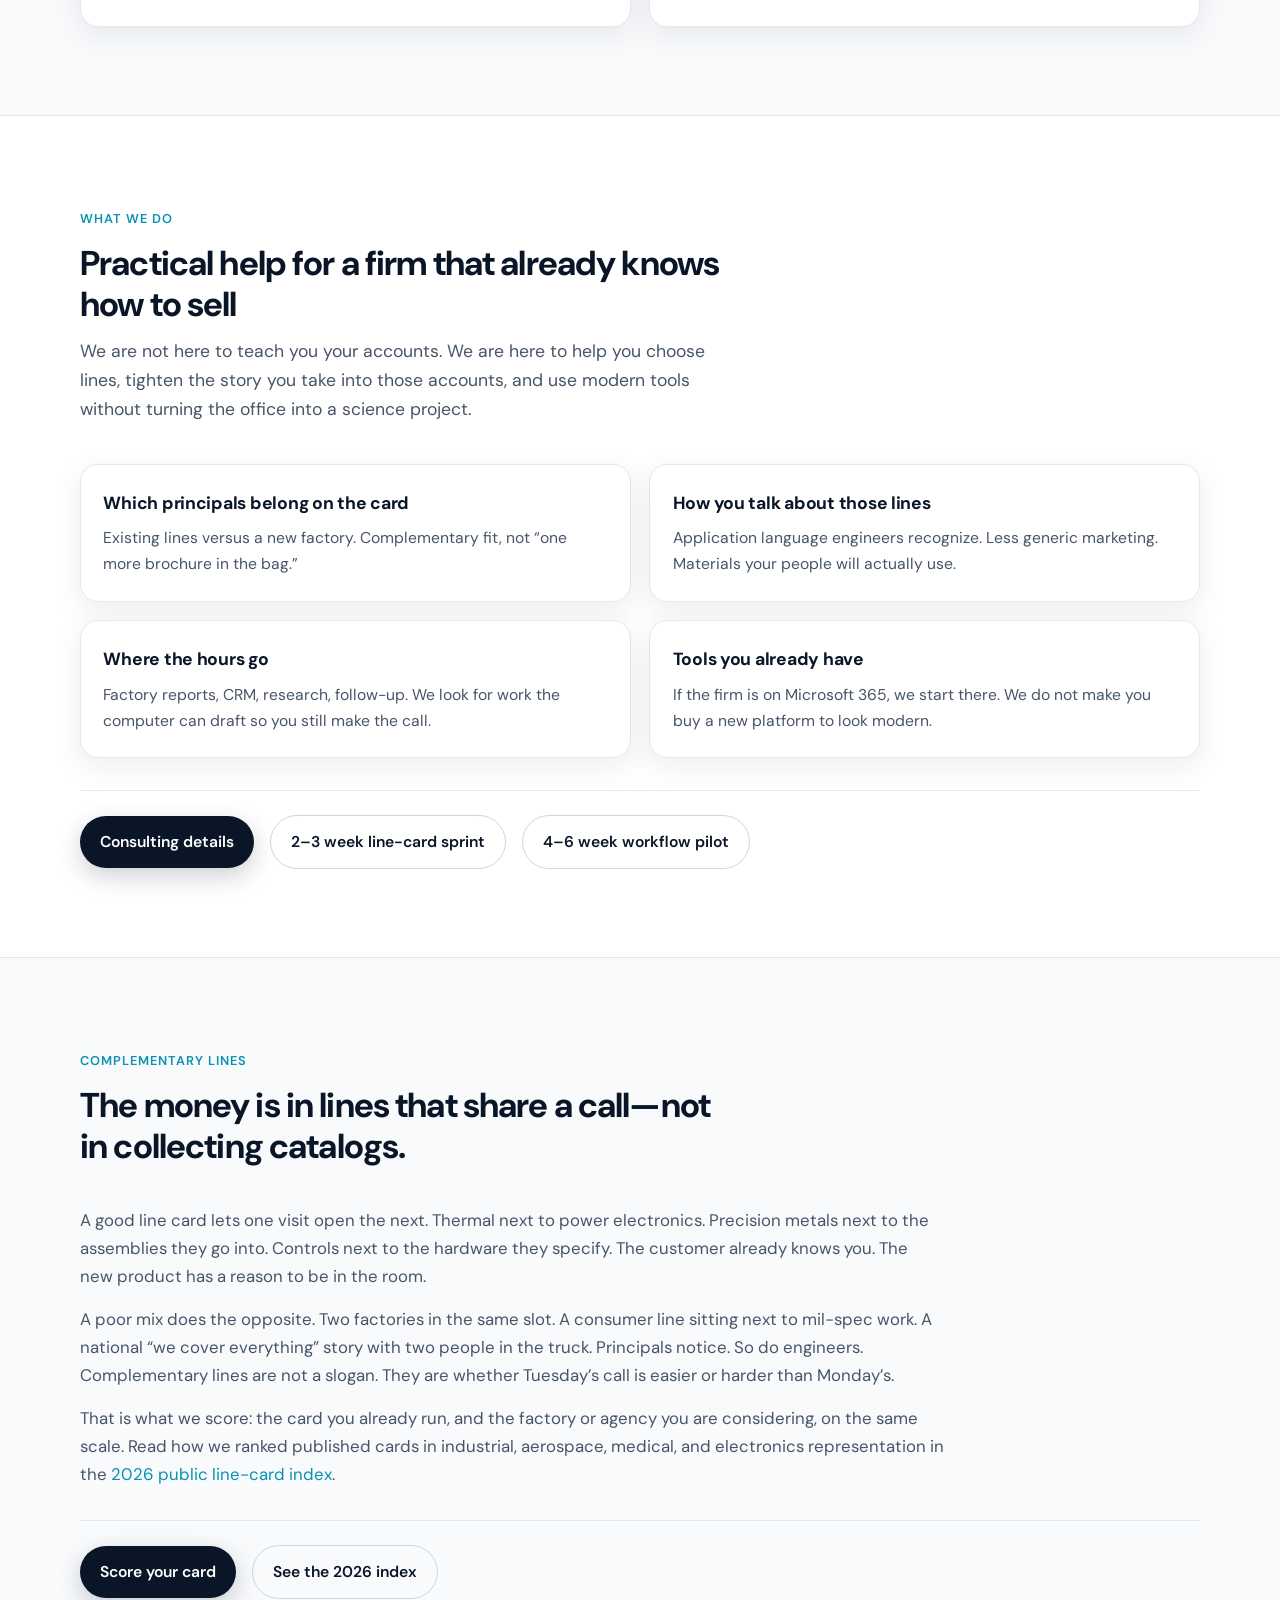
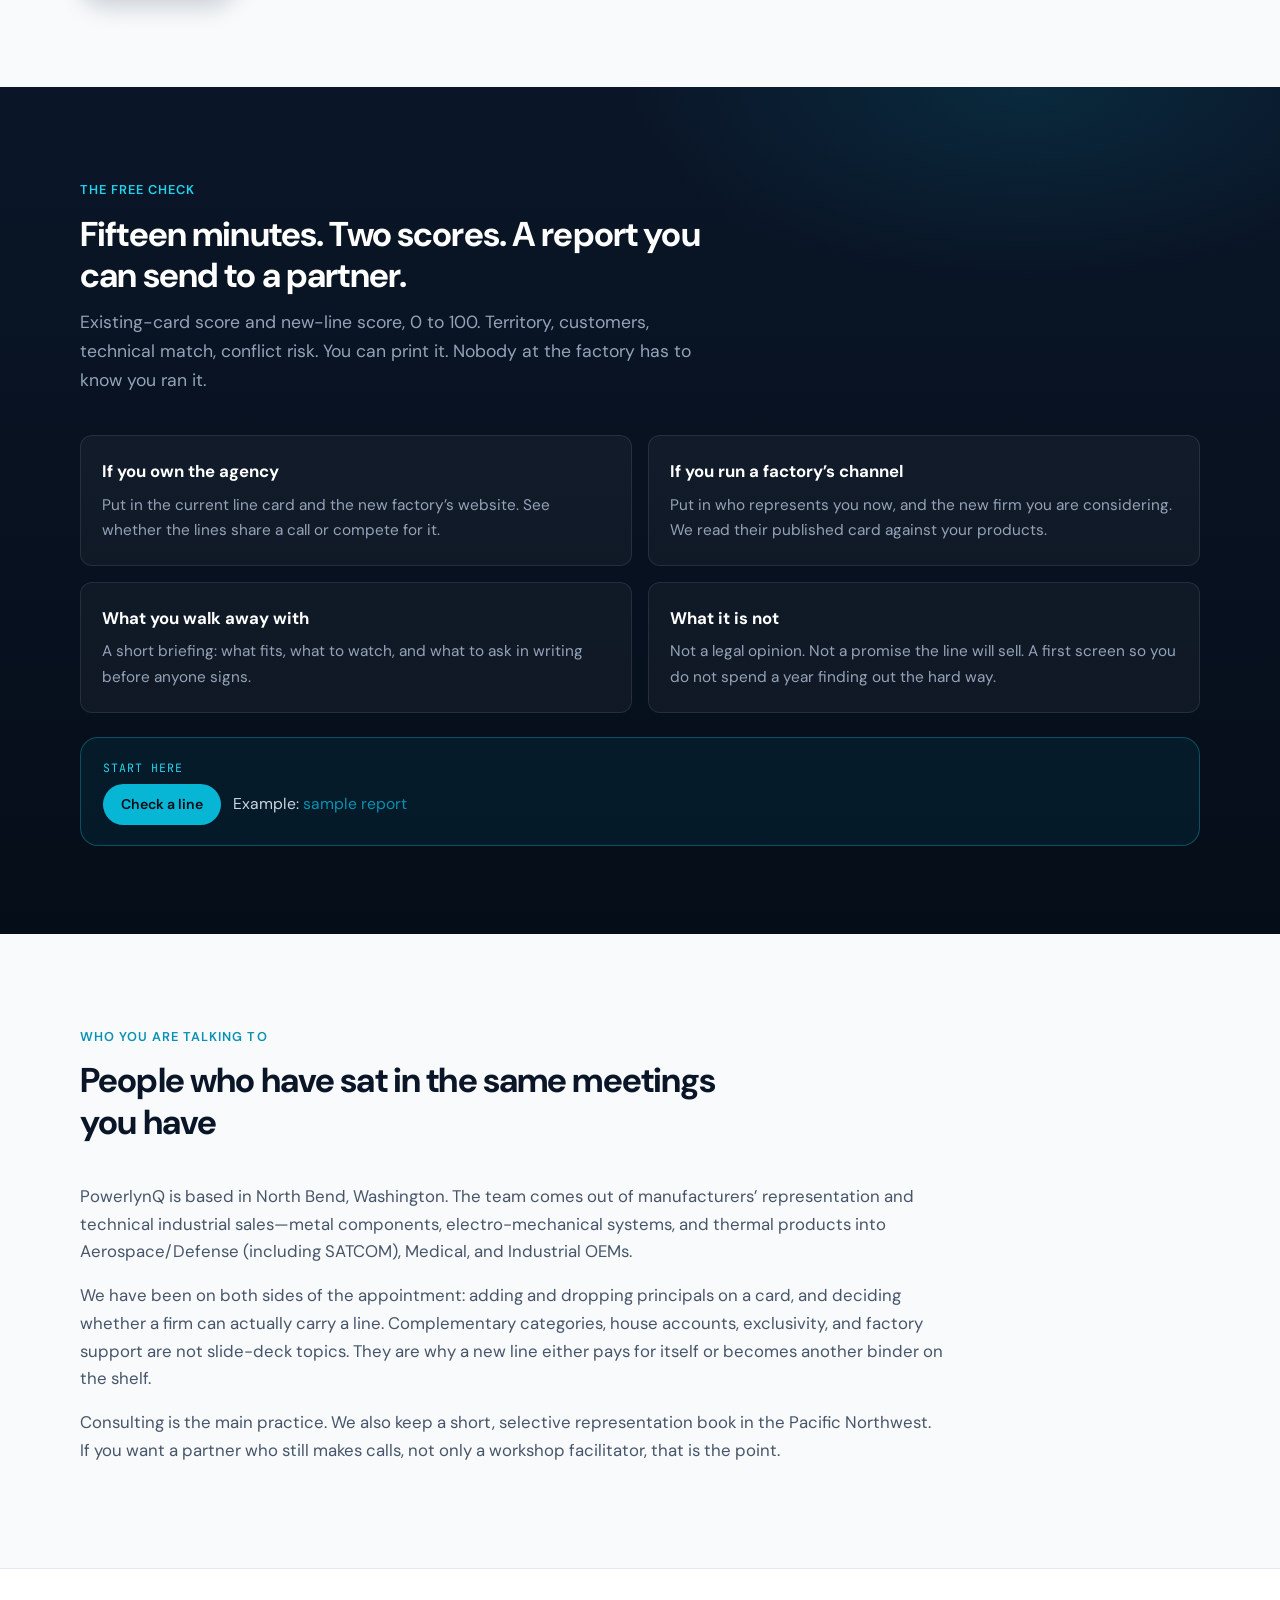
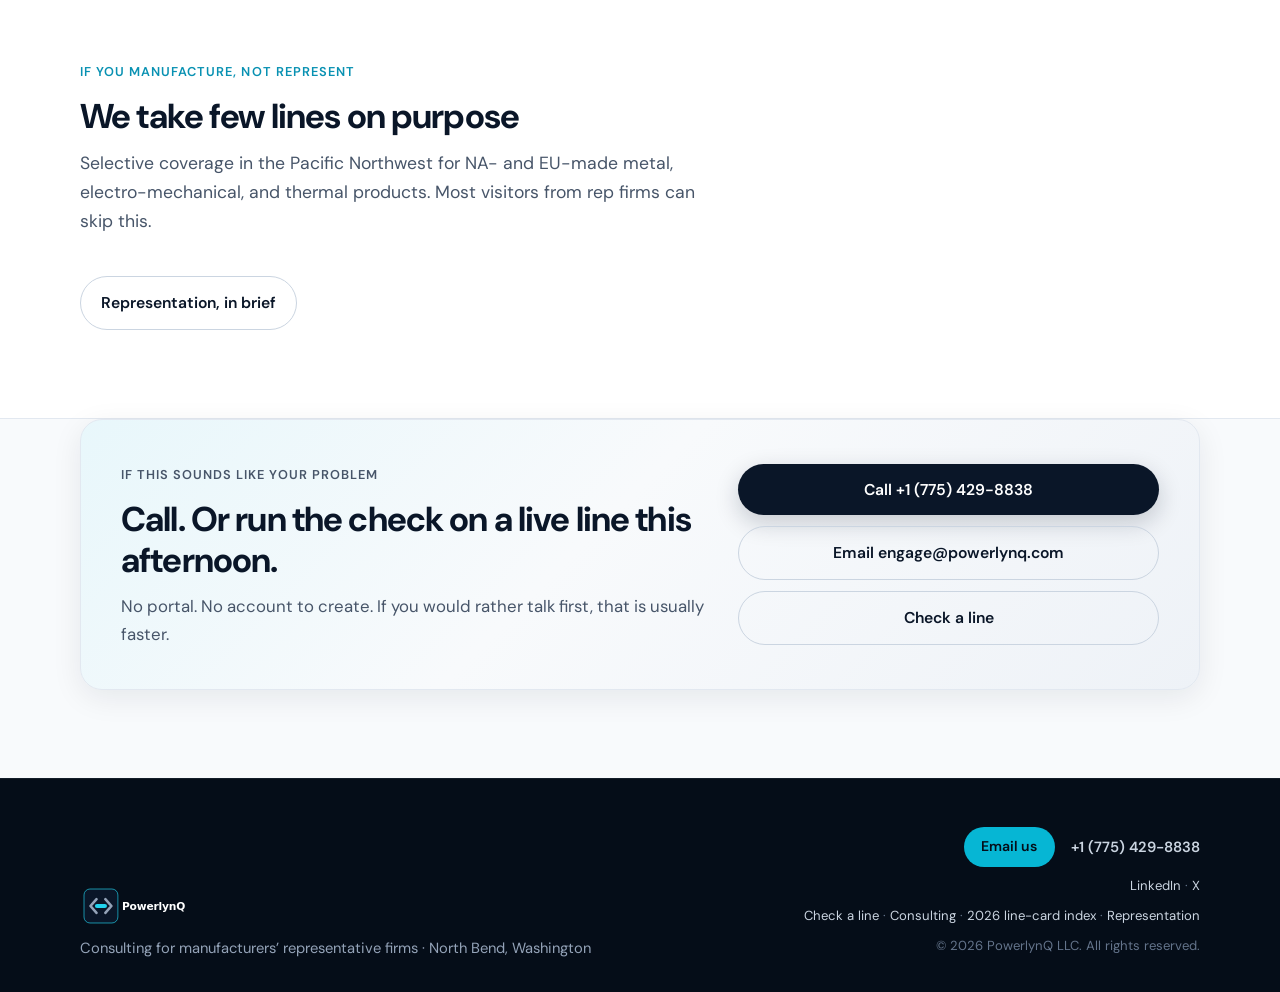
==== commit be4a30af: "Add LinkedIn and X links to site footers Footer-only. LinkedIn company page + X @PowerlynQ next to e" ====
--- a/index.html
+++ b/index.html
@@ -39,6 +39,10 @@
     "logo": "https://powerlynq.com/logos/powerlynq-icon.svg",
     "email": "engage@powerlynq.com",
     "telephone": "+1-775-429-8838",
+    "sameAs": [
+      "https://www.linkedin.com/company/powerlynq-llc",
+      "https://x.com/PowerlynQ"
+    ],
     "description": "Marketing and sales consulting for manufacturers’ representative firms, including line-card fit and complementary-line analysis.",
     "areaServed": "US",
     "address": {
@@ -317,6 +321,11 @@
           <a class="btn btn-footer" href="mailto:engage@powerlynq.com">Email us</a>
           <a class="footer-phone" href="tel:+17754298838">+1 (775) 429-8838</a>
         </p>
+        <p class="fine footer-social">
+          <a href="https://www.linkedin.com/company/powerlynq-llc" rel="me">LinkedIn</a>
+          ·
+          <a href="https://x.com/PowerlynQ" rel="me">X</a>
+        </p>
         <p class="fine">
           <a href="/analyzer/">Check a line</a> ·
           <a href="consulting.html">Consulting</a> ·
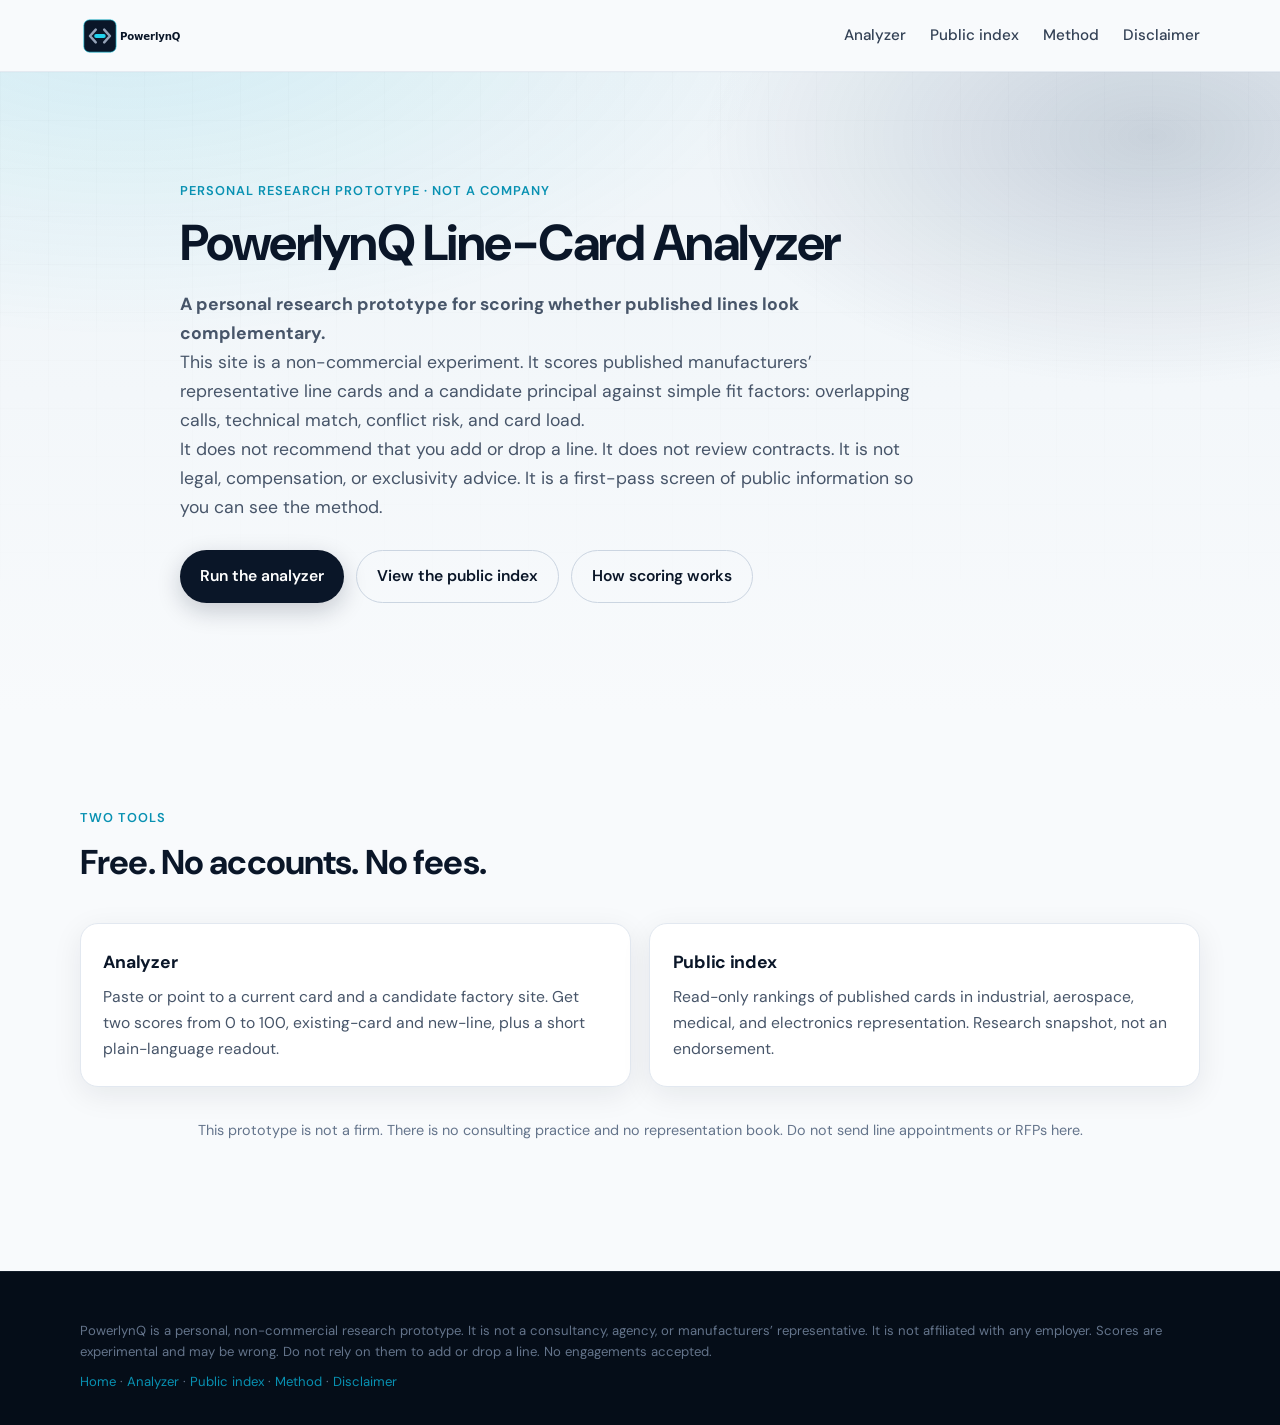
==== commit cb192e17: "Rebuild as non-commercial research prototype: analyzer, index, method, disclaimer" ====
--- a/index.html
+++ b/index.html
@@ -3,83 +3,43 @@
 <head>
   <meta charset="UTF-8" />
   <meta name="viewport" content="width=device-width, initial-scale=1" />
-  <title>Line-Card Consulting for Manufacturers’ Rep Firms | PowerlynQ</title>
-  <meta name="description" content="PowerlynQ helps established manufacturers’ representative firms decide which principals belong on the line card. Check complementary lines before you add a factory. Consulting, not software hype." />
-  <meta name="author" content="PowerlynQ LLC" />
+  <title>PowerlynQ Line-Card Analyzer</title>
+  <meta name="description" content="A personal, non-commercial research prototype that scores whether published manufacturers’ representative line cards look complementary. Free. No accounts. Not a consultancy." />
   <meta name="robots" content="index, follow" />
   <link rel="canonical" href="https://powerlynq.com/" />
-
-  <meta property="og:type" content="website" />
-  <meta property="og:title" content="Before you add another line, check whether it helps the next call" />
-  <meta property="og:description" content="Consulting for independent manufacturers’ rep firms. Score the card you already run, and the principal you are considering." />
+  <meta property="og:title" content="PowerlynQ Line-Card Analyzer" />
+  <meta property="og:description" content="A personal research prototype for scoring whether published lines look complementary. Not a firm. Not for sale." />
   <meta property="og:url" content="https://powerlynq.com/" />
-  <meta property="og:site_name" content="PowerlynQ LLC" />
-
-  <meta name="twitter:card" content="summary_large_image" />
-  <meta name="twitter:title" content="Line-card consulting for rep firms | PowerlynQ" />
-  <meta name="twitter:description" content="A bad principal wastes a selling season. Check complementary fit before you sign." />
-
+  <meta property="og:image" content="https://powerlynq.com/logos/powerlynq-icon-800-dark.png" />
   <link rel="icon" href="favicon.svg" type="image/svg+xml" />
   <link rel="apple-touch-icon" href="apple-touch-icon.png" />
-  <meta property="og:image" content="https://powerlynq.com/logos/powerlynq-icon-800-dark.png" />
   <link rel="preconnect" href="https://fonts.googleapis.com" />
   <link rel="preconnect" href="https://fonts.gstatic.com" crossorigin />
   <link href="https://fonts.googleapis.com/css2?family=DM+Sans:ital,opsz,wght@0,9..40,400;0,9..40,500;0,9..40,600;0,9..40,700;1,9..40,400&family=JetBrains+Mono:wght@500&display=swap" rel="stylesheet" />
   <link rel="stylesheet" href="styles.css" />
-
   <script src="analytics-config.js"></script>
   <script src="analytics.js"></script>
-
-  <script type="application/ld+json">
-  {
-    "@context": "https://schema.org",
-    "@type": "ProfessionalService",
-    "name": "PowerlynQ LLC",
-    "url": "https://powerlynq.com",
-    "logo": "https://powerlynq.com/logos/powerlynq-icon.svg",
-    "email": "engage@powerlynq.com",
-    "telephone": "+1-775-429-8838",
-    "sameAs": [
-      "https://www.linkedin.com/company/powerlynq-llc",
-      "https://x.com/PowerlynQ"
-    ],
-    "description": "Marketing and sales consulting for manufacturers’ representative firms, including line-card fit and complementary-line analysis.",
-    "areaServed": "US",
-    "address": {
-      "@type": "PostalAddress",
-      "addressLocality": "North Bend",
-      "addressRegion": "WA",
-      "addressCountry": "US"
-    }
-  }
-  </script>
 </head>
 <body>
   <a class="skip-link" href="#main">Skip to content</a>
-
   <header class="site-header" id="top">
     <div class="container header-inner">
       <a class="logo" href="#top" aria-label="PowerlynQ home">
         <img class="logo-lockup" src="logos/powerlynq-lockup-light.svg" alt="PowerlynQ" width="1100" height="360" />
       </a>
       <nav class="nav" aria-label="Primary">
-        <a href="#problem">The problem</a>
-        <a href="consulting.html">Consulting</a>
-        <a href="/analyzer/">Check a line</a>
-        <a href="line-card-index.html">Line-card index</a>
-        <a href="#contact" class="nav-cta">Call or email</a>
+        <a href="/analyzer/">Analyzer</a>
+        <a href="line-card-index.html">Public index</a>
+        <a href="method.html">Method</a>
+        <a href="disclaimer.html">Disclaimer</a>
       </nav>
-      <button class="nav-toggle" type="button" aria-label="Open menu" aria-expanded="false" aria-controls="mobile-nav">
-        <span></span><span></span><span></span>
-      </button>
+      <button class="nav-toggle" type="button" aria-label="Open menu" aria-expanded="false" aria-controls="mobile-nav"><span></span><span></span><span></span></button>
     </div>
     <nav class="mobile-nav" id="mobile-nav" hidden>
-      <a href="#problem">The problem</a>
-      <a href="consulting.html">Consulting</a>
-      <a href="/analyzer/">Check a line</a>
-      <a href="line-card-index.html">Line-card index</a>
-      <a href="representation.html">Representation</a>
-      <a href="#contact">Call or email</a>
+      <a href="/analyzer/">Analyzer</a>
+      <a href="line-card-index.html">Public index</a>
+      <a href="method.html">Method</a>
+      <a href="disclaimer.html">Disclaimer</a>
     </nav>
   </header>
 
@@ -87,256 +47,55 @@
     <section class="hero">
       <div class="hero-grid" aria-hidden="true"></div>
       <div class="container hero-inner hero-wide">
-        <p class="eyebrow">For owners and sales managers of independent rep firms</p>
-        <h1>Before you add another line, find out if it helps the next call—or fights the last one.</h1>
+        <p class="eyebrow">Personal research prototype · not a company</p>
+        <h1>PowerlynQ Line-Card Analyzer</h1>
+        <p class="lead"><strong>A personal research prototype for scoring whether published lines look complementary.</strong></p>
         <p class="lead">
-          You have spent decades building factory and customer relationships. A principal that looks good on paper
-          can still split mindshare, anger an existing factory, or sit on the card because nobody has time to learn it.
-          PowerlynQ helps established manufacturers’ representative firms decide which lines belong together.
+          This site is a non-commercial experiment. It scores published manufacturers’ representative line cards
+          and a candidate principal against simple fit factors: overlapping calls, technical match, conflict risk,
+          and card load.
+        </p>
+        <p class="lead">
+          It does not recommend that you add or drop a line. It does not review contracts. It is not legal,
+          compensation, or exclusivity advice. It is a first-pass screen of public information so you can see the method.
         </p>
         <div class="btn-row">
-          <a class="btn btn-primary" href="/analyzer/">Check a line before you sign</a>
-          <a class="btn btn-ghost" href="consulting.html">See how consulting works</a>
-        </div>
-        <p class="hero-phone">Prefer to talk? <a href="tel:+17754298838">+1 (775) 429-8838</a> · <a href="mailto:engage@powerlynq.com">engage@powerlynq.com</a></p>
-
-        <aside class="hero-tool" aria-labelledby="analyzer-hero-title">
-          <p class="eyebrow">Free first look</p>
-          <h2 id="analyzer-hero-title">Check a line before you sign</h2>
-          <p>
-            Paste your current line-card page and the manufacturer’s product page. We score the card you already
-            run, then score the new factory against it—territory, customers, technical fit, and whether the lines
-            will compete.
-          </p>
-          <a class="btn btn-primary" href="/analyzer/">Run the free check</a>
-          <a class="btn btn-ghost" href="/analyzer/#/sample" style="margin-left:0.5rem">See an example report</a>
-        </aside>
-      </div>
-    </section>
-
-    <section class="section" id="problem">
-      <div class="container">
-        <div class="section-head">
-          <p class="eyebrow">What this is really about</p>
-          <h2>Most agencies do not fail from lack of effort. They fail from the wrong mix of lines.</h2>
-          <p class="section-lead">
-            If you have been in this business twenty or thirty years, none of this is theoretical.
-          </p>
-        </div>
-        <div class="card-grid">
-          <article class="card">
-            <h3>The factory that looked complementary</h3>
-            <p>Same customers, similar products—until exclusivity language and house accounts showed up six months in.</p>
-          </article>
-          <article class="card">
-            <h3>The line nobody specifies</h3>
-            <p>Too technical for the time you have, or too cheap on commission to earn an engineer’s afternoon.</p>
-          </article>
-          <article class="card">
-            <h3>The card that got too long</h3>
-            <p>Every year a new catalog. The best principals notice when their line is one of thirty.</p>
-          </article>
-          <article class="card">
-            <h3>A selling season you cannot get back</h3>
-            <p>Once the wrong appointment is signed, you live with it through the next contract cycle.</p>
-          </article>
+          <a class="btn btn-primary" href="/analyzer/">Run the analyzer</a>
+          <a class="btn btn-ghost" href="line-card-index.html">View the public index</a>
+          <a class="btn btn-ghost" href="method.html">How scoring works</a>
         </div>
       </div>
     </section>
 
-    <section class="section section-alt" id="consulting">
+    <section class="section">
       <div class="container">
         <div class="section-head">
-          <p class="eyebrow">What we do</p>
-          <h2>Practical help for a firm that already knows how to sell</h2>
-          <p class="section-lead">
-            We are not here to teach you your accounts. We are here to help you choose lines, tighten the story
-            you take into those accounts, and use modern tools without turning the office into a science project.
-          </p>
+          <p class="eyebrow">Two tools</p>
+          <h2>Free. No accounts. No fees.</h2>
         </div>
         <div class="card-grid">
           <article class="card">
-            <h3>Which principals belong on the card</h3>
-            <p>Existing lines versus a new factory. Complementary fit, not “one more brochure in the bag.”</p>
+            <h3>Analyzer</h3>
+            <p>Paste or point to a current card and a candidate factory site. Get two scores from 0 to 100, existing-card and new-line, plus a short plain-language readout.</p>
           </article>
           <article class="card">
-            <h3>How you talk about those lines</h3>
-            <p>Application language engineers recognize. Less generic marketing. Materials your people will actually use.</p>
-          </article>
-          <article class="card">
-            <h3>Where the hours go</h3>
-            <p>Factory reports, CRM, research, follow-up. We look for work the computer can draft so you still make the call.</p>
-          </article>
-          <article class="card">
-            <h3>Tools you already have</h3>
-            <p>If the firm is on Microsoft 365, we start there. We do not make you buy a new platform to look modern.</p>
+            <h3>Public index</h3>
+            <p>Read-only rankings of published cards in industrial, aerospace, medical, and electronics representation. Research snapshot, not an endorsement.</p>
           </article>
         </div>
-        <div class="team-contact">
-          <a class="btn btn-primary" href="consulting.html">Consulting details</a>
-          <a class="btn btn-ghost" href="engagement-line-card.html">2–3 week line-card sprint</a>
-          <a class="btn btn-ghost" href="engagement-ai-pilot.html">4–6 week workflow pilot</a>
-        </div>
-      </div>
-    </section>
-
-    <section class="section" id="synergy">
-      <div class="container">
-        <div class="section-head">
-          <p class="eyebrow">Complementary lines</p>
-          <h2>The money is in lines that share a call—not in collecting catalogs.</h2>
-        </div>
-        <div class="prose-seo">
-          <p>
-            A good line card lets one visit open the next. Thermal next to power electronics. Precision metals next
-            to the assemblies they go into. Controls next to the hardware they specify. The customer already knows
-            you. The new product has a reason to be in the room.
-          </p>
-          <p>
-            A poor mix does the opposite. Two factories in the same slot. A consumer line sitting next to mil-spec
-            work. A national “we cover everything” story with two people in the truck. Principals notice. So do
-            engineers. Complementary lines are not a slogan. They are whether Tuesday’s call is easier or harder
-            than Monday’s.
-          </p>
-          <p>
-            That is what we score: the card you already run, and the factory or agency you are considering, on the
-            same scale. Read how we ranked published cards in industrial, aerospace, medical, and electronics
-            representation in the <a href="line-card-index.html">2026 public line-card index</a>.
-          </p>
-        </div>
-        <div class="team-contact">
-          <a class="btn btn-primary" href="/analyzer/">Score your card</a>
-          <a class="btn btn-ghost" href="line-card-index.html">See the 2026 index</a>
-        </div>
-      </div>
-    </section>
-
-    <section class="section section-dark" id="analyzer">
-      <div class="container">
-        <div class="section-head light">
-          <p class="eyebrow">The free check</p>
-          <h2>Fifteen minutes. Two scores. A report you can send to a partner.</h2>
-          <p class="section-lead">
-            Existing-card score and new-line score, 0 to 100. Territory, customers, technical match, conflict risk.
-            You can print it. Nobody at the factory has to know you ran it.
-          </p>
-        </div>
-        <div class="advantage-grid">
-          <article class="advantage">
-            <h3>If you own the agency</h3>
-            <p>Put in the current line card and the new factory’s website. See whether the lines share a call or compete for it.</p>
-          </article>
-          <article class="advantage">
-            <h3>If you run a factory’s channel</h3>
-            <p>Put in who represents you now, and the new firm you are considering. We read their published card against your products.</p>
-          </article>
-          <article class="advantage">
-            <h3>What you walk away with</h3>
-            <p>A short briefing: what fits, what to watch, and what to ask in writing before anyone signs.</p>
-          </article>
-          <article class="advantage">
-            <h3>What it is not</h3>
-            <p>Not a legal opinion. Not a promise the line will sell. A first screen so you do not spend a year finding out the hard way.</p>
-          </article>
-        </div>
-        <div class="ai-callout">
-          <p class="mono-label">Start here</p>
-          <p>
-            <a class="btn-footer" href="/analyzer/">Check a line</a>
-            &nbsp; Example: <a href="/analyzer/#/sample">sample report</a>
-          </p>
-        </div>
-      </div>
-    </section>
-
-    <section class="section" id="team">
-      <div class="container">
-        <div class="section-head">
-          <p class="eyebrow">Who you are talking to</p>
-          <h2>People who have sat in the same meetings you have</h2>
-        </div>
-        <div class="prose-seo">
-          <p>
-            PowerlynQ is based in North Bend, Washington. The team comes out of manufacturers’ representation
-            and technical industrial sales—metal components, electro-mechanical systems, and thermal products
-            into Aerospace/Defense (including SATCOM), Medical, and Industrial OEMs.
-          </p>
-          <p>
-            We have been on both sides of the appointment: adding and dropping principals on a card, and deciding
-            whether a firm can actually carry a line. Complementary categories, house accounts, exclusivity, and
-            factory support are not slide-deck topics. They are why a new line either pays for itself or becomes
-            another binder on the shelf.
-          </p>
-          <p>
-            Consulting is the main practice. We also keep a short, selective representation book in the Pacific
-            Northwest. If you want a partner who still makes calls, not only a workshop facilitator, that is the
-            point.
-          </p>
-        </div>
-      </div>
-    </section>
-
-    <section class="section section-alt" id="representation">
-      <div class="container">
-        <div class="section-head">
-          <p class="eyebrow">If you manufacture, not represent</p>
-          <h2>We take few lines on purpose</h2>
-          <p class="section-lead">
-            Selective coverage in the Pacific Northwest for NA- and EU-made metal, electro-mechanical, and thermal
-            products. Most visitors from rep firms can skip this.
-          </p>
-        </div>
-        <a class="btn btn-ghost" href="representation.html">Representation, in brief</a>
-      </div>
-    </section>
-
-    <section class="section section-cta" id="contact">
-      <div class="container cta-panel">
-        <div>
-          <p class="eyebrow">If this sounds like your problem</p>
-          <h2>Call. Or run the check on a live line this afternoon.</h2>
-          <p>
-            No portal. No account to create. If you would rather talk first, that is usually faster.
-          </p>
-        </div>
-        <div class="cta-actions">
-          <a class="btn btn-primary" href="tel:+17754298838">Call +1 (775) 429-8838</a>
-          <a class="btn btn-ghost-dark" href="mailto:engage@powerlynq.com?subject=Line%20card%20question">Email engage@powerlynq.com</a>
-          <a class="btn btn-ghost-dark" href="/analyzer/">Check a line</a>
-        </div>
+        <p class="consulting-note" style="margin-top:2rem">
+          This prototype is not a firm. There is no consulting practice and no representation book. Do not send line appointments or RFPs here.
+        </p>
       </div>
     </section>
   </main>
 
   <footer class="site-footer">
-    <div class="container footer-inner">
-      <div>
-        <div class="logo logo-footer">
-          <img class="logo-lockup" src="logos/powerlynq-lockup-dark.svg" alt="PowerlynQ" width="1100" height="360" />
-        </div>
-        <p class="footer-tag">Consulting for manufacturers’ representative firms · North Bend, Washington</p>
-      </div>
-      <div class="footer-meta">
-        <p class="footer-actions">
-          <a class="btn btn-footer" href="mailto:engage@powerlynq.com">Email us</a>
-          <a class="footer-phone" href="tel:+17754298838">+1 (775) 429-8838</a>
-        </p>
-        <p class="fine footer-social">
-          <a href="https://www.linkedin.com/company/powerlynq-llc" rel="me">LinkedIn</a>
-          ·
-          <a href="https://x.com/PowerlynQ" rel="me">X</a>
-        </p>
-        <p class="fine">
-          <a href="/analyzer/">Check a line</a> ·
-          <a href="consulting.html">Consulting</a> ·
-          <a href="line-card-index.html">2026 line-card index</a> ·
-          <a href="representation.html">Representation</a>
-        </p>
-        <p class="fine">&copy; <span id="year"></span> PowerlynQ LLC. All rights reserved.</p>
-      </div>
+    <div class="container">
+      <p class="fine">PowerlynQ is a personal, non-commercial research prototype. It is not a consultancy, agency, or manufacturers’ representative. It is not affiliated with any employer. Scores are experimental and may be wrong. Do not rely on them to add or drop a line. No engagements accepted.</p>
+      <p class="fine" style="margin-top:1rem"><a href="index.html">Home</a> · <a href="/analyzer/">Analyzer</a> · <a href="line-card-index.html">Public index</a> · <a href="method.html">Method</a> · <a href="disclaimer.html">Disclaimer</a></p>
     </div>
   </footer>
-
   <script src="main.js"></script>
 </body>
 </html>
